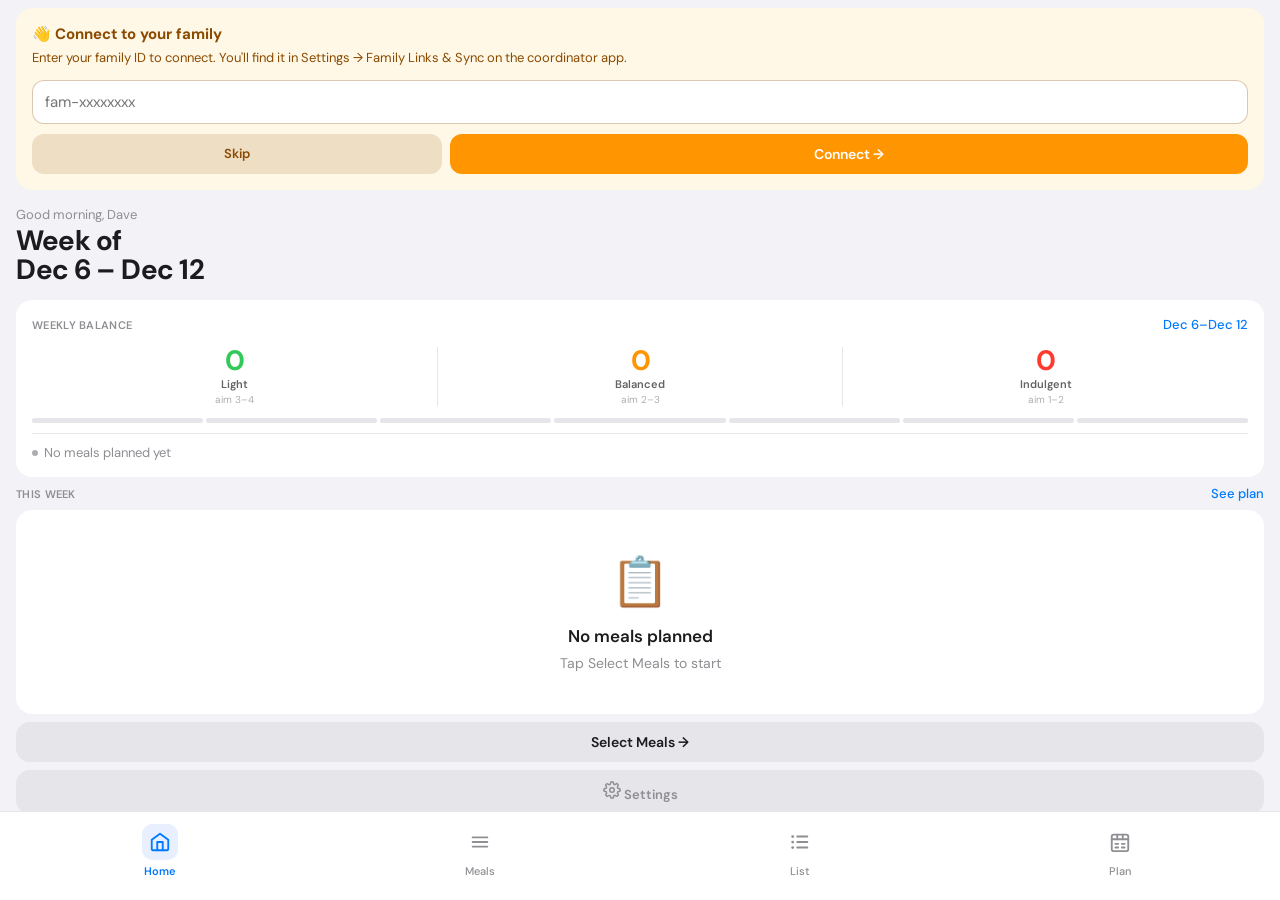
==== index.html @ 689f90e2 "Update index.html" ====
<!DOCTYPE html>
<html lang="en">
<head>
<meta charset="UTF-8">
<meta name="viewport" content="width=device-width, initial-scale=1, viewport-fit=cover">
<meta name="apple-mobile-web-app-capable" content="yes">
<meta name="apple-mobile-web-app-status-bar-style" content="default">
<meta name="apple-mobile-web-app-title" content="Meal Planner">
<meta name="theme-color" content="#f2f2f7">
<link rel="apple-touch-icon" href="coordinator-icon-180.png">
<link rel="manifest" href="manifest.json">
<link rel="icon" href="coordinator-icon-192.png" type="image/png">
<title>Meal Coordinator</title>
<link rel="stylesheet" href="css/design-system.css?v=5">
<style>
/* Screen nav — inline override, not cached separately */
.screen{display:none!important;position:fixed;inset:0;flex-direction:column;background:var(--bg,#f2f2f7);overflow:hidden;z-index:1}
.screen.active{display:flex!important;transform:translateX(0);animation:sIn .22s ease-out;z-index:2}
.screen.behind{display:none!important}
.screen.gone{display:none!important}
@keyframes sIn{from{transform:translateX(30%);opacity:0}to{transform:translateX(0);opacity:1}}
</style>
<style>
#app{position:fixed;inset:0;overflow:hidden}
*{box-sizing:border-box}
.cat-anchor{font-size:11px;font-weight:700;letter-spacing:.5px;text-transform:uppercase;color:var(--ink4);padding:16px 22px 10px !important;margin-top:10px}
.chip-row{display:flex;padding:0 20px 8px !important;gap:10px !important;overflow-x:auto;overflow-y:hidden;-webkit-overflow-scrolling:touch;scrollbar-width:none}
.chip-row::-webkit-scrollbar{display:none}
.chip{flex-shrink:0;white-space:nowrap;padding:9px 15px;min-height:40px;font-size:13px;border:1px solid rgba(60,60,67,.08)}
.chip-active{box-shadow:0 1px 2px rgba(0,0,0,.05)}
.search-wrap{margin:0 16px 10px}
.search-input{background:var(--surface);border:1px solid rgba(60,60,67,.08)}
.pick-chips{display:flex;flex-wrap:wrap;gap:8px}
.pick-chip{background:var(--bg);border-radius:999px;padding:7px 12px;font-size:12px;font-weight:500;color:var(--ink2);line-height:1.2}
.meal-name{line-height:1.25}

.nav-bar{display:flex;align-items:center;justify-content:space-between;padding:8px 16px 4px;flex-shrink:0}
.nav-back{font-size:15px;font-weight:500;color:var(--blue);padding:8px 0;min-width:60px;cursor:pointer}
.nav-title{font-size:17px;font-weight:600;color:var(--ink)}
.nav-action{font-size:15px;font-weight:500;color:var(--blue);text-align:right;min-width:60px;cursor:pointer}
.greeting{padding:8px 16px 16px}
.greeting-sub{font-size:13px;color:var(--ink4);margin-bottom:3px}
.greeting-title{font-size:28px;font-weight:700;color:var(--ink);letter-spacing:-.5px;line-height:1.05}
.alert-card{background:var(--surface);border-radius:var(--r16);margin:0 16px;padding:14px 16px}
.alert-top{display:flex;align-items:center;gap:10px;margin-bottom:10px}
.alert-avatar{width:38px;height:38px;border-radius:12px;display:flex;align-items:center;justify-content:center;font-size:16px;font-weight:700;color:#fff;flex-shrink:0}
.alert-name{font-size:14px;font-weight:600;color:var(--ink)}
.alert-sub{font-size:12px;color:var(--ink4);margin-top:2px}
.alert-time{font-size:11px;color:var(--ink5);margin-left:auto}
.week-picker{background:var(--surface);border-radius:var(--r16);margin:0 16px;padding:13px 16px;display:flex;align-items:center;gap:12px}
.week-picker-icon{font-size:22px}
.week-picker-label{font-size:15px;font-weight:700;color:var(--ink)}
.week-picker-sub{font-size:12px;color:var(--ink4);margin-top:1px}
.plan-select{width:100%;background:var(--bg);border:none;border-radius:var(--r8);padding:8px 10px;font-size:14px;color:var(--ink);font-family:inherit;margin-top:6px;-webkit-appearance:none}
.preview-card{background:#1e3a5f;border-radius:var(--r16);margin:0 16px;overflow:hidden}
.preview-header{background:#1a5298;padding:12px 16px}
.preview-header-label{font-size:10px;font-weight:700;letter-spacing:1px;text-transform:uppercase;color:rgba(255,255,255,.6);margin-bottom:2px}
.preview-header-title{font-size:15px;font-weight:700;color:#fff}
.preview-row{display:flex;align-items:center;gap:10px;padding:9px 16px;border-bottom:1px solid rgba(255,255,255,.06)}
.preview-row:last-child{border:none}
.preview-day{font-size:10px;font-weight:700;letter-spacing:.5px;text-transform:uppercase;color:#6a9fd8;width:28px;flex-shrink:0}
.preview-meal{flex:1;font-size:13px;color:#f0ede8}
.preview-pax{background:rgba(45,186,107,.2);color:#2dba6b;border-radius:6px;padding:2px 8px;font-size:10px;font-weight:700}
.sheet-title{font-size:20px;font-weight:700;color:var(--ink)}
.sheet-sub{font-size:13px;color:var(--ink4);margin-top:3px}
.approve-card{background:var(--bg);border-radius:var(--r14);margin:0 16px 8px;overflow:hidden}
.approve-card-header{padding:12px 14px 8px;display:flex;align-items:flex-start;gap:10px}
.approve-card-name{font-size:15px;font-weight:600;color:var(--ink);flex:1}
.approve-card-from{font-size:10px;font-weight:600;text-transform:uppercase;letter-spacing:.5px;color:var(--ink4);margin-bottom:3px}
.approve-btns{display:flex;gap:6px;padding:0 14px 12px}
.btn-approve{flex:2;background:var(--green);color:#fff;border:none;border-radius:10px;padding:10px;font-family:inherit;font-size:13px;font-weight:600;cursor:pointer}
.btn-skip{flex:1;background:var(--surface);color:var(--ink4);border:none;border-radius:10px;padding:10px;font-family:inherit;font-size:13px;cursor:pointer}
.backup-output{background:var(--bg);border:none;border-radius:var(--r12);padding:12px;font-size:11px;font-family:monospace;color:var(--ink3);width:calc(100% - 32px);margin:0 16px;min-height:80px;resize:none;line-height:1.5}
.version-tag{text-align:center;font-size:11px;color:var(--ink6);padding:16px 0 8px}
.colour-swatch{width:36px;height:36px;border-radius:50%;cursor:pointer;transition:transform .15s;border:3px solid transparent}.colour-swatch.selected{border-color:var(--ink);transform:scale(1.15)}
.skeleton{background:var(--bg2);border-radius:var(--r8);animation:pulse 1.4s ease-in-out infinite}
@keyframes pulse{0%,100%{opacity:1}50%{opacity:.5}}
.empty-state{text-align:center;padding:40px 32px}
.empty-icon{font-size:48px;margin-bottom:12px}
.empty-title{font-size:17px;font-weight:600;color:var(--ink);margin-bottom:6px}
.empty-sub{font-size:14px;color:var(--ink4);line-height:1.5}
.meal-icon{width:34px;height:34px;border-radius:10px;display:flex;align-items:center;justify-content:center;font-size:16px;flex-shrink:0}
.meal-name{font-size:14px;font-weight:500;color:var(--ink);white-space:nowrap;overflow:hidden;text-overflow:ellipsis;line-height:1.25}
.pill-inner{display:flex;align-items:center;gap:14px;min-width:0}
.pill-name{flex:1;min-width:0;overflow:hidden;text-overflow:ellipsis;word-break:break-word;line-height:1.28}
.pill-meta{display:flex;align-items:center;gap:8px;flex-shrink:0}
.pill-wrap{padding:0 16px 14px}
.pill-recipe-btn{min-height:32px}
.settings-group{margin-bottom:18px}
.settings-row{min-height:48px}
.meal-day{font-size:11px;color:var(--ink4);margin-top:2px}

</style>
</head>
<body>
<div id="app">

<!-- SCREEN 0: HOME -->
<div id="screen-home" class="screen active">
  <div class="safe-top"></div>
  <div class="scroll-body" id="home-scroll">
    <!-- First-run setup card — shown only when no family ID is set -->
    <div id="first-run-card" class="hidden" style="margin:8px 16px;background:#fff8e6;border-radius:var(--r16);padding:16px">
      <div style="font-size:15px;font-weight:700;color:#8a4a00;margin-bottom:4px">👋 Connect to your family</div>
      <div style="font-size:13px;color:#8a4a00;line-height:1.5;margin-bottom:12px">Enter your family ID to connect. You'll find it in Settings → Family Links &amp; Sync on the coordinator app.</div>
      <input id="first-run-fid-input" type="text" placeholder="fam-xxxxxxxx"
        style="width:100%;box-sizing:border-box;padding:11px 12px;border:1.5px solid rgba(138,74,0,.3);border-radius:var(--r12);font-size:15px;font-family:inherit;background:#fff;color:var(--ink);margin-bottom:10px;outline:none"
        autocapitalize="none" autocorrect="off" autocomplete="off" spellcheck="false">
      <div style="display:flex;gap:8px">
        <button onclick="dismissFirstRun()" style="flex:1;background:rgba(138,74,0,.15);color:#8a4a00;border:none;border-radius:var(--r12);padding:11px;font-family:inherit;font-size:13px;font-weight:600;cursor:pointer">Skip</button>
        <button onclick="connectFamilyId()" style="flex:2;background:#ff9500;color:#fff;border:none;border-radius:var(--r12);padding:11px;font-family:inherit;font-size:14px;font-weight:600;cursor:pointer">Connect →</button>
      </div>

    </div>
    <div class="greeting">
      <div class="greeting-sub" id="home-greeting-sub">Good morning</div>
      <div class="greeting-title">Week of<br><span id="home-week-label">—</span></div>
    </div>
    <div class="bal-card mb-8">
      <div class="bal-header">
        <span class="t-label">Weekly balance</span>
        <span class="t-link-sm" id="home-bal-week-range">—</span>
      </div>
      <div class="bal-nums-row">
        <div class="bal-item"><div class="bal-num bal-num-l" id="home-bal-l">0</div><div class="bal-name">Light</div><div class="bal-target">aim 3–4</div></div>
        <div class="bal-item"><div class="bal-num bal-num-b" id="home-bal-b">0</div><div class="bal-name">Balanced</div><div class="bal-target">aim 2–3</div></div>
        <div class="bal-item"><div class="bal-num bal-num-i" id="home-bal-i">0</div><div class="bal-name">Indulgent</div><div class="bal-target">aim 1–2</div></div>
      </div>
      <div class="bal-track" id="home-bal-track">
        <div class="bal-seg bal-seg-e"></div><div class="bal-seg bal-seg-e"></div><div class="bal-seg bal-seg-e"></div>
        <div class="bal-seg bal-seg-e"></div><div class="bal-seg bal-seg-e"></div><div class="bal-seg bal-seg-e"></div>
        <div class="bal-seg bal-seg-e"></div>
      </div>
      <div class="bal-status">
        <div class="bal-status-dot" id="home-bal-dot" style="background:var(--ink5)"></div>
        <div class="t-sec" id="home-bal-msg">No meals planned yet</div>
      </div>
    </div>
    <div id="home-picks-area" class="hidden">
      <div class="alert-card mb-8">
        <div class="alert-top">
          <div class="alert-avatar" id="home-picks-avatar" style="background:var(--green)">?</div>
          <div><div class="alert-name" id="home-picks-name">Picks arrived</div><div class="alert-sub" id="home-picks-sub">Tap to review</div></div>
          <div class="alert-time" id="home-picks-time"></div>
        </div>
        <div class="pick-chips" id="home-picks-chips"></div>
      </div>
      <button class="btn btn-primary btn-sm mb-8" onclick="openSheet('sheet-approve')">Review &amp; Approve Picks</button>
    </div>
    <div class="flex-row px-16 mb-8 mt-8" style="gap:0">
      <span class="t-label flex-1">This week</span>
      <span class="t-link-sm" onclick="if(window.goTo)goTo('screen-plan')">See plan</span>
    </div>
    <div class="inset-list" id="home-meal-list">
      <div class="inset-row"><div class="skeleton" style="width:34px;height:34px;border-radius:10px"></div><div style="flex:1;margin-left:10px"><div class="skeleton" style="width:60%;height:14px;margin-bottom:6px;border-radius:4px"></div><div class="skeleton" style="width:30%;height:11px;border-radius:4px"></div></div></div>
      <div class="inset-row"><div class="skeleton" style="width:34px;height:34px;border-radius:10px"></div><div style="flex:1;margin-left:10px"><div class="skeleton" style="width:70%;height:14px;margin-bottom:6px;border-radius:4px"></div><div class="skeleton" style="width:25%;height:11px;border-radius:4px"></div></div></div>
    </div>
    <div style="height:8px"></div>
    <button class="btn btn-ghost btn-sm" onclick="if(window.goTo)goTo('screen-meals')">Select Meals →</button>
    <div style="height:8px"></div>
    <button class="btn btn-ghost btn-sm" style="font-size:13px;color:var(--ink4)" onclick="if(window.goTo)goTo('screen-settings')" style="display:flex;align-items:center;gap:6px;justify-content:center"><svg width="18" height="18" viewBox="0 0 24 24" fill="none" stroke="currentColor" stroke-width="2" stroke-linecap="round" stroke-linejoin="round"><circle cx="12" cy="12" r="3"/><path d="M19.4 15a1.65 1.65 0 00.33 1.82l.06.06a2 2 0 010 2.83 2 2 0 01-2.83 0l-.06-.06a1.65 1.65 0 00-1.82-.33 1.65 1.65 0 00-1 1.51V21a2 2 0 01-4 0v-.09A1.65 1.65 0 009 19.4a1.65 1.65 0 00-1.82.33l-.06.06a2 2 0 01-2.83-2.83l.06-.06A1.65 1.65 0 004.68 15a1.65 1.65 0 00-1.51-1H3a2 2 0 010-4h.09A1.65 1.65 0 004.6 9a1.65 1.65 0 00-.33-1.82l-.06-.06a2 2 0 012.83-2.83l.06.06A1.65 1.65 0 009 4.68a1.65 1.65 0 001-1.51V3a2 2 0 014 0v.09a1.65 1.65 0 001 1.51 1.65 1.65 0 001.82-.33l.06-.06a2 2 0 012.83 2.83l-.06.06A1.65 1.65 0 0019.4 9a1.65 1.65 0 001.51 1H21a2 2 0 010 4h-.09a1.65 1.65 0 00-1.51 1z"/></svg> Settings</button>
  </div>

</div>

<!-- SCREEN 1: MEAL PICKER -->
<div id="screen-meals" class="screen gone">
  <div class="safe-top"></div>
  <div class="nav-bar">
    <span class="nav-back" onclick="goBack()">← Home</span>
    <span class="nav-title">Select Meals</span>
    <span class="nav-action" style="display:flex;align-items:center;gap:8px">
      <span id="meals-selected-count" style="font-size:13px;font-weight:600;color:var(--blue);cursor:pointer" onclick="confirmClearMeals()">0 selected</span>
      <button onclick="openSheet('sheet-add-meal')" style="width:30px;height:30px;border-radius:50%;background:var(--blue);color:#fff;border:none;font-size:20px;font-weight:300;display:flex;align-items:center;justify-content:center;cursor:pointer;flex-shrink:0">+</button>
    </span>
  </div>
  <div class="search-wrap"><span class="search-icon">⌕</span><input class="search-input" id="meals-search" placeholder="Search meals…" oninput="renderMeals()"></div>
  <!-- Live balance bar — updates as you select meals -->
  <div id="meals-balance-bar" style="display:flex;align-items:center;gap:6px;padding:4px 16px 2px;flex-shrink:0">
    <div style="display:flex;align-items:center;gap:3px;flex:1;height:6px;border-radius:3px;overflow:hidden;background:var(--bg2)">
      <div id="mbb-l" style="height:100%;background:var(--light);border-radius:3px;transition:width .2s;width:0%"></div>
      <div id="mbb-b" style="height:100%;background:var(--balanced);border-radius:3px;transition:width .2s;width:0%"></div>
      <div id="mbb-i" style="height:100%;background:var(--indulgent);border-radius:3px;transition:width .2s;width:0%"></div>
    </div>
    <div style="font-size:10px;color:var(--ink4);white-space:nowrap;min-width:60px;text-align:right" id="mbb-label">0 selected</div>
  </div>
  <!-- Row 1: Health + Saved -->
  <div class="chip-row" id="meals-filter-chips-top" style="padding-bottom:2px"></div>
  <!-- Row 2: Categories -->
  <div class="chip-row" id="meals-filter-chips-cats" style="padding-top:0"></div>
  <div class="scroll-body" id="meals-scroll" style="padding-bottom:90px"><div id="meals-list"></div></div>
  <div class="cta-float hidden" id="meals-cta">
    <button class="cta-btn" onclick="if(window.goTo)goTo('screen-list')">Build Shopping List <span class="cta-badge" id="meals-cta-count">0</span></button>
  </div>

</div>

<!-- SCREEN 2: SHOPPING LIST -->
<div id="screen-list" class="screen gone">
  <div class="safe-top"></div>
  <div class="nav-bar"><span class="nav-back" onclick="goBack()">← Meals</span><span class="nav-title">Shopping List</span><span class="nav-action"></span></div>
  <div style="padding:0 16px 8px"><span class="t-sec">Tap items to check off as you shop</span></div>
  <div class="scroll-body" style="padding-bottom:90px">
    <div id="shopping-list-body"></div>
    <div style="height:8px"></div>
    <button class="btn btn-dark btn-sm" onclick="shareShoppingList()">Share List</button>

  </div>

</div>

<!-- SCREEN 3: MEAL PLAN -->
<div id="screen-plan" class="screen gone">
  <div class="safe-top"></div>
  <div class="nav-bar"><span class="nav-back" onclick="goBack()">← List</span><span class="nav-title">Meal Plan</span><div style="display:flex;align-items:center;gap:0">
    <button onclick="stepWeek(-1)" style="background:none;border:none;font-size:22px;color:var(--blue);padding:8px 10px;cursor:pointer">‹</button>
    <span class="nav-action t-link-sm" onclick="changeWeek()" style="min-width:auto">This week</span>
    <button onclick="stepWeek(1)" style="background:none;border:none;font-size:22px;color:var(--blue);padding:8px 10px;cursor:pointer">›</button>
  </div></div>
  <div class="scroll-body" style="padding-bottom:90px">
    <div class="week-picker mb-8"><div class="week-picker-icon">📆</div><div><div class="week-picker-label" id="plan-week-label">Week of —</div><div style="font-size:12px;color:var(--ink4);margin-top:1px">Tap Change week to adjust</div></div></div>
    <div class="bal-card mb-8" style="padding:12px 16px">
      <div class="bal-nums-row" style="margin-bottom:8px">
        <div class="bal-item"><div class="bal-num bal-num-l" style="font-size:22px" id="plan-bal-l">0</div><div class="bal-name">Light</div></div>
        <div class="bal-item"><div class="bal-num bal-num-b" style="font-size:22px" id="plan-bal-b">0</div><div class="bal-name">Balanced</div></div>
        <div class="bal-item"><div class="bal-num bal-num-i" style="font-size:22px" id="plan-bal-i">0</div><div class="bal-name">Indulgent</div></div>
      </div>
      <div class="bal-track" id="plan-bal-track"><div class="bal-seg bal-seg-e"></div><div class="bal-seg bal-seg-e"></div><div class="bal-seg bal-seg-e"></div><div class="bal-seg bal-seg-e"></div><div class="bal-seg bal-seg-e"></div><div class="bal-seg bal-seg-e"></div><div class="bal-seg bal-seg-e"></div></div>
    </div>
    <div class="inset-list mb-8" id="plan-days"></div>
    <div class="preview-card mb-8"><div class="preview-header"><div class="preview-header-label">Family App Preview</div><div class="preview-header-title" id="plan-preview-title">Week of —</div></div><div id="plan-preview-rows"></div></div>
    <div style="display:flex;align-items:center;gap:8px;padding:8px 16px;background:var(--green-tint,#e9fbe9);border-radius:var(--r12);margin:8px 16px">
    <svg width="16" height="16" viewBox="0 0 24 24" fill="none" stroke="var(--green)" stroke-width="2.5" stroke-linecap="round" stroke-linejoin="round"><path d="M22 11.08V12a10 10 0 11-5.93-9.14"/><polyline points="22 4 12 14.01 9 11.01"/></svg>
    <span style="font-size:13px;color:var(--green-text,#1a6b2a);font-weight:500">Plan syncs automatically with family</span>
  </div>
  </div>

</div>

<!-- SCREEN 4: SETTINGS -->
<div id="screen-settings" class="screen gone">
  <div class="safe-top"></div>
  <div class="nav-bar"><span class="nav-back" onclick="goBack()"></span><span class="nav-title">Settings</span><span class="nav-action" onclick="goBack()">Done</span></div>
  <div class="scroll-body">
    <div class="t-label px-16 mb-8">Family members</div>
    <div class="settings-group mb-8" id="settings-members"></div>
    <button class="btn btn-ghost btn-sm mb-16" onclick="openAddMember()">+ Add Family Member</button>
    
    <div class="t-label px-16 mb-8">Data</div>
    <div class="settings-group mb-8">
      <div class="settings-row" onclick="openSheet('sheet-backup')"><div class="settings-icon" style="background:#e8f0ff">💾</div><div class="settings-label">Backup &amp; Restore</div><div class="settings-chev">›</div></div>
      <div class="settings-row" onclick="showToast('Download coming soon')"><div class="settings-icon" style="background:#f0e8ff">📥</div><div class="settings-label">Download Offline Copy</div><div class="settings-chev">›</div></div>
    </div>
    <div class="t-label px-16 mb-8">Family sync</div>
    <div class="settings-group mb-8">
      <div class="settings-row" onclick="showSyncSheet()">
        <div class="settings-icon" style="background:#e8f0ff">🔗</div>
        <div class="settings-label">
          <div>Family Links &amp; Sync</div>
          <div style="font-size:11px;color:var(--ink4);margin-top:1px" id="settings-fid-display">Loading…</div>
        </div>
        <div class="settings-chev">›</div>
      </div>

    </div>
    <div class="t-label px-16 mb-8">Notifications</div>
    <div class="settings-group mb-8">
      <div class="settings-row" id="notif-row" onclick="togglePushNotifications()">
        <div class="settings-icon" style="background:#fff0f5">🔔</div>
        <div class="settings-label">
          <div>Picks &amp; Suggestions</div>
          <div style="font-size:11px;color:var(--ink4);margin-top:1px" id="notif-status">Loading…</div>
        </div>
        <div id="notif-toggle" style="width:51px;height:31px;border-radius:16px;background:var(--bg2);position:relative;transition:background .2s;cursor:pointer;flex-shrink:0">
          <div id="notif-thumb" style="position:absolute;top:2px;left:2px;width:27px;height:27px;border-radius:50%;background:#fff;box-shadow:0 1px 3px rgba(0,0,0,.3);transition:transform .2s"></div>
        </div>
      </div>
    </div>
    <div class="t-label px-16 mb-8">Support</div>
    <div class="settings-group mb-8">
      <div class="settings-row" onclick="openSheet('sheet-faq')"><div class="settings-icon" style="background:#fff3e0">❓</div><div class="settings-label">Help &amp; FAQ</div><div class="settings-chev">›</div></div>
    </div>
    <div class="t-label px-16 mb-8">Reset</div>
    <div class="settings-group mb-8">
      <div class="settings-row" onclick="confirmClearMeals()">
        <div class="settings-icon" style="background:#fff0f0">
          <svg width="18" height="18" viewBox="0 0 24 24" fill="none" stroke="var(--indulgent)" stroke-width="2" stroke-linecap="round" stroke-linejoin="round"><polyline points="3 6 5 6 21 6"/><path d="M19 6l-1 14a2 2 0 01-2 2H8a2 2 0 01-2-2L5 6"/><path d="M10 11v6"/><path d="M14 11v6"/><path d="M9 6V4a1 1 0 011-1h4a1 1 0 011 1v2"/></svg>
        </div>
        <div class="settings-label">
          <div>Clear Selected Meals</div>
          <div style="font-size:11px;color:var(--ink4);margin-top:1px">Remove all meals from your current selection</div>
        </div>
        <div class="settings-chev">›</div>
      </div>
      <div class="settings-row" onclick="confirmClearPlan()">
        <div class="settings-icon" style="background:#fff0f0">
          <svg width="18" height="18" viewBox="0 0 24 24" fill="none" stroke="var(--indulgent)" stroke-width="2" stroke-linecap="round" stroke-linejoin="round"><rect x="3" y="4" width="18" height="18" rx="2"/><line x1="3" y1="9" x2="21" y2="9"/><line x1="9" y1="4" x2="9" y2="9"/><line x1="15" y1="4" x2="15" y2="9"/><line x1="7" y1="14" x2="10" y2="14"/><line x1="7" y1="18" x2="10" y2="18"/></svg>
        </div>
        <div class="settings-label">
          <div>Clear Week Plan</div>
          <div style="font-size:11px;color:var(--ink4);margin-top:1px">Remove all meals from this week's calendar</div>
        </div>
        <div class="settings-chev">›</div>
      </div>
      <div class="settings-row" onclick="confirmStartFresh()">
        <div class="settings-icon" style="background:#fff0f0">
          <svg width="18" height="18" viewBox="0 0 24 24" fill="none" stroke="var(--indulgent)" stroke-width="2" stroke-linecap="round" stroke-linejoin="round"><path d="M23 4v6h-6"/><path d="M20.49 15a9 9 0 11-2.12-9.36L23 10"/></svg>
        </div>
        <div class="settings-label">
          <div style="color:var(--indulgent);font-weight:500">Start Fresh This Week</div>
          <div style="font-size:11px;color:var(--ink4);margin-top:1px">Clear selections, plan and picks — keeps your meal library</div>
        </div>
        <div class="settings-chev" style="color:var(--indulgent)">›</div>
      </div>
    </div>
    <div class="version-tag">Meal Coordinator · Beta 1.0</div>
  </div>
</div>

<!-- SHEET SCRIM -->
<div class="sheet-scrim" id="sheet-scrim" onclick="closeSheet()"></div>

<!-- SHEET: RECIPE -->
<div class="sheet" id="sheet-recipe">
  <div class="sheet-handle"></div>
  <div class="sheet-scroll" id="sheet-recipe-body"></div>
</div>

<!-- SHEET: APPROVE PICKS -->
<div class="sheet" id="sheet-approve">
  <div class="sheet-handle"></div>
  <div class="sheet-header">
    <div><div class="sheet-title" id="approve-sheet-title">Picks</div><div class="sheet-sub">Review and approve meals for this week</div></div>
    <button class="sheet-close" onclick="closeSheet()">✕</button>
  </div>
  <div class="sheet-scroll" id="approve-sheet-body"></div>
</div>

<!-- SHEET: SUGGESTIONS -->
<div class="sheet" id="sheet-suggestions">
  <div class="sheet-handle"></div>
  <div class="sheet-header">
    <div class="sheet-title">Meal Suggestions</div>
    <button class="sheet-close" onclick="closeSheet()">✕</button>
  </div>
  <div class="sheet-scroll" id="suggestions-sheet-body" style="padding-bottom:40px"></div>
</div>

<!-- SHEET: BUILD RECIPE (from suggestion) -->
<div class="sheet" id="sheet-build-recipe">
  <div class="sheet-handle"></div>
  <div class="sheet-header">
    <div>
      <div class="sheet-title" id="build-recipe-title">Build Recipe</div>
      <div class="sheet-sub" id="build-recipe-sub">Review and save to library</div>
    </div>
    <button class="sheet-close" onclick="closeSheet()">✕</button>
  </div>
  <div class="sheet-scroll" style="padding-bottom:40px">
    <div style="padding:8px 16px 12px">
      <div style="background:var(--bg);border-radius:var(--r12);padding:12px 14px;font-size:13px;color:var(--ink2);line-height:1.6" id="build-recipe-source"></div>
    </div>
    <div id="build-recipe-status" style="text-align:center;padding:8px 16px;font-size:13px;color:var(--ink4);min-height:24px"></div>
    <div id="build-recipe-fields" class="hidden">
      <label class="form-label">Meal name</label>
      <input class="form-input" id="build-name" type="text" autocapitalize="words" autocorrect="off">
      <div class="form-spacer"></div>
      <label class="form-label">Category</label>
      <select class="form-input" id="build-cat">
        <option value="comfort">Comfort</option><option value="pasta">Pasta</option>
        <option value="chicken">Chicken</option><option value="pork">Pork</option>
        <option value="beef">Beef</option><option value="fish">Fish</option>
        <option value="crockpot">Crockpot</option><option value="camping">Camping</option>
      </select>
      <div class="form-spacer"></div>
      <label class="form-label">Fridge ingredients</label>
      <textarea class="form-input form-textarea" id="build-fridge"></textarea>
      <div class="form-spacer"></div>
      <label class="form-label">Pantry ingredients</label>
      <textarea class="form-input form-textarea" id="build-pantry"></textarea>
      <div class="form-spacer"></div>
      <label class="form-label">Recipe steps</label>
      <textarea class="form-input form-textarea" id="build-recipe-steps" style="min-height:120px"></textarea>
      <div class="form-spacer"></div>
      <label class="form-label">Health rating</label>
      <div class="rating-pick">
        <div class="rating-opt ro-auto ro-selected" id="bro-auto" onclick="selectBuildRating('auto')">Auto</div>
        <div class="rating-opt ro-l" id="bro-light" onclick="selectBuildRating('light')">Light</div>
        <div class="rating-opt ro-b" id="bro-balanced" onclick="selectBuildRating('balanced')">Balanced</div>
        <div class="rating-opt ro-i" id="bro-indulgent" onclick="selectBuildRating('indulgent')">Indulgent</div>
      </div>
      <div class="form-spacer"></div>
      <button class="btn btn-primary" onclick="saveBuildRecipe()">Save to Library</button>
      <div style="height:32px"></div>
    </div>
    <button class="ai-btn" id="build-ai-btn" onclick="generateFromSuggestion()">✨ Build with AI</button>
    <div style="height:24px"></div>
  </div>
</div>

<!-- SHEET: EDIT MEAL -->
<div class="sheet" id="sheet-edit-meal">
  <div class="sheet-handle"></div>
  <div class="sheet-header">
    <div class="sheet-title" id="edit-meal-title">Edit Meal</div>
    <button class="sheet-close" onclick="closeSheet()">✕</button>
  </div>
  <div class="sheet-scroll" style="padding-bottom:40px">
    <div class="form-spacer"></div>
    <label class="form-label">Meal name</label>
    <input class="form-input" id="edit-meal-name" type="text" autocapitalize="words" autocorrect="off">
    <div class="form-spacer"></div>
    <div style="display:flex;gap:8px;padding:0 16px">
      <select class="form-input" id="edit-meal-cat" style="flex:1;margin:0">
        <option value="comfort">Comfort</option><option value="pasta">Pasta</option>
        <option value="chicken">Chicken</option><option value="pork">Pork</option>
        <option value="beef">Beef</option><option value="fish">Fish</option>
        <option value="crockpot">Slow Cook</option><option value="camping">Camping</option>
      </select>
      <div style="display:flex;align-items:center;gap:8px;background:var(--bg);border-radius:var(--r12);padding:0 12px;flex-shrink:0">
        <span style="font-size:11px;font-weight:700;color:var(--ink4)">SLOW<br>COOK</span>
        <input type="checkbox" id="edit-meal-crockpot" style="width:18px;height:18px;accent-color:var(--blue)">
      </div>
    </div>
    <div class="form-spacer"></div>
    <label class="form-label">Fridge ingredients <span style="font-weight:400;text-transform:none;letter-spacing:0;font-size:10px">(qty · name)</span></label>
    <textarea class="form-input form-textarea" id="edit-meal-fridge"></textarea>
    <div class="form-spacer"></div>
    <label class="form-label">Pantry ingredients</label>
    <textarea class="form-input form-textarea" id="edit-meal-pantry"></textarea>
    <div class="form-spacer"></div>
    <label class="form-label">Recipe steps</label>
    <textarea class="form-input form-textarea" id="edit-meal-recipe" style="min-height:120px"></textarea>
    <div class="form-spacer"></div>
    <label class="form-label">Health rating</label>
    <div class="rating-pick">
      <div class="rating-opt ro-l" id="ero-light" onclick="selectEditRating('light')">Light</div>
      <div class="rating-opt ro-b ro-selected" id="ero-balanced" onclick="selectEditRating('balanced')">Balanced</div>
      <div class="rating-opt ro-i" id="ero-indulgent" onclick="selectEditRating('indulgent')">Indulgent</div>
    </div>
    <div class="form-spacer"></div>
    <button class="btn btn-primary" onclick="saveEditMeal()">Save Changes</button>
    <div style="height:8px"></div>
    <button class="btn btn-ghost" style="color:var(--indulgent)" onclick="deleteCustomMeal()">Delete Meal</button>
    <div style="height:32px"></div>
  </div>
</div>

<!-- SHEET: ADD MEAL -->
<div class="sheet" id="sheet-add-meal">
  <div class="sheet-handle"></div>
  <div class="sheet-header"><div class="sheet-title">Add Meal</div><button class="sheet-close" onclick="closeSheet()">✕</button></div>
  <div class="sheet-scroll">
    <div class="form-spacer"></div>
    <!-- Step 1: Name + Generate -->
    <label class="form-label">Meal name</label>
    <input class="form-input" id="add-name" type="text" placeholder="e.g. Thai Green Curry" autocapitalize="words" autocorrect="off" autocomplete="off" oninput="onAddNameInput()">
    <div class="form-spacer"></div>
    <div style="display:flex;gap:8px;padding:0 16px">
      <select class="form-input" id="add-cat" style="flex:1;margin:0" onchange="onCatChange()">
        <option value="comfort">Comfort</option><option value="pasta">Pasta</option>
        <option value="chicken">Chicken</option><option value="pork">Pork</option>
        <option value="beef">Beef</option><option value="fish">Fish</option>
        <option value="crockpot">Crockpot</option><option value="camping">Camping</option>
        <option value="__new__">＋ New category…</option>
      </select>
      <div style="display:flex;align-items:center;gap:8px;background:var(--bg);border-radius:var(--r12);padding:0 12px;flex-shrink:0">
        <span style="font-size:11px;font-weight:700;color:var(--ink4);letter-spacing:.3px">SLOW<br>COOK</span>
        <input type="checkbox" id="add-crockpot" style="width:18px;height:18px;accent-color:var(--blue)">
      </div>
    </div>
    <!-- New category input — shown when ＋ New category selected -->
    <div id="new-cat-wrap" class="hidden" style="padding:8px 16px 0">
      <input class="form-input" id="new-cat-input"
        type="text"
        placeholder="e.g. Korean, Mexican, Soup…"
        style="margin:0;width:100%"
        autocapitalize="on"
        autocorrect="off"
        autocomplete="off"
        spellcheck="false"
        oninput="onNewCatInput()">
      <div style="font-size:11px;color:var(--ink4);margin-top:5px;padding:0 2px">e.g. Korean, Mexican, Baking — becomes a filter chip automatically</div>
    </div>
    <div class="form-spacer"></div>
    <button class="ai-btn" id="ai-generate-btn" onclick="aiGenerateMeal()" disabled style="opacity:.4">✨ Generate with AI</button>
    <div id="ai-status" style="text-align:center;font-size:12px;color:var(--ink4);padding:8px 16px;min-height:24px"></div>

    <!-- Step 2: Review fields — hidden until AI generates -->
    <div id="add-review-fields" class="hidden">
      <div class="divider mb-8"></div>

      <!-- AI macro summary — shown after generation -->
      <div id="ai-macro-card" class="hidden" style="margin:0 16px 12px;background:var(--bg);border-radius:var(--r12);overflow:hidden">
        <div style="padding:8px 12px 4px;font-size:10px;font-weight:700;letter-spacing:.8px;text-transform:uppercase;color:var(--ink4)">Estimated nutrition per serving</div>
        <div style="display:flex;border-top:1px solid var(--sep)">
          <div style="flex:1;padding:10px 6px;text-align:center;border-right:1px solid var(--sep)">
            <div style="font-size:16px;font-weight:700;color:var(--ink)" id="mac-cal">—</div>
            <div style="font-size:9px;color:var(--ink4);text-transform:uppercase;letter-spacing:.5px;margin-top:2px">Cal</div>
          </div>
          <div style="flex:1;padding:10px 6px;text-align:center;border-right:1px solid var(--sep)">
            <div style="font-size:16px;font-weight:700;color:var(--ink)" id="mac-pro">—</div>
            <div style="font-size:9px;color:var(--ink4);text-transform:uppercase;letter-spacing:.5px;margin-top:2px">Protein</div>
          </div>
          <div style="flex:1;padding:10px 6px;text-align:center;border-right:1px solid var(--sep)">
            <div style="font-size:16px;font-weight:700;color:var(--ink)" id="mac-carb">—</div>
            <div style="font-size:9px;color:var(--ink4);text-transform:uppercase;letter-spacing:.5px;margin-top:2px">Carbs</div>
          </div>
          <div style="flex:1;padding:10px 6px;text-align:center;border-right:1px solid var(--sep)">
            <div style="font-size:16px;font-weight:700;color:var(--ink)" id="mac-fat">—</div>
            <div style="font-size:9px;color:var(--ink4);text-transform:uppercase;letter-spacing:.5px;margin-top:2px">Fat</div>
          </div>
          <div style="flex:1;padding:10px 6px;text-align:center">
            <div style="font-size:16px;font-weight:700;color:var(--ink)" id="mac-sod">—</div>
            <div style="font-size:9px;color:var(--ink4);text-transform:uppercase;letter-spacing:.5px;margin-top:2px">Sodium</div>
          </div>
        </div>
        <div style="padding:6px 12px 8px;font-size:11px;color:var(--ink5);border-top:1px solid var(--sep)">Claude's estimates — adjust health rating below if needed</div>
      </div>

      <label class="form-label">Fridge ingredients <span style="font-weight:400;text-transform:none;letter-spacing:0;font-size:10px">(one per line, format: qty · name)</span></label>
      <textarea class="form-input form-textarea" id="add-fridge" placeholder="1 lb · Chicken thighs&#10;1 can · Coconut milk"></textarea>
      <div class="form-spacer"></div>
      <label class="form-label">Pantry ingredients</label>
      <textarea class="form-input form-textarea" id="add-pantry" placeholder="2 tbsp · Curry paste&#10;1 tbsp · Fish sauce"></textarea>
      <div class="form-spacer"></div>
      <label class="form-label">Recipe steps <span style="font-weight:400;text-transform:none;letter-spacing:0;font-size:10px">(one per line, include time)</span></label>
      <textarea class="form-input form-textarea" id="add-recipe" style="min-height:120px" placeholder="Fry curry paste 2 min.&#10;Add coconut milk, simmer 15 min."></textarea>
      <div class="form-spacer"></div>
      <label class="form-label">Health rating</label>
      <div class="rating-pick">
        <div class="rating-opt ro-auto ro-selected" id="ro-auto" onclick="selectRating('auto')">Auto</div>
        <div class="rating-opt ro-l" id="ro-light" onclick="selectRating('light')">Light</div>
        <div class="rating-opt ro-b" id="ro-balanced" onclick="selectRating('balanced')">Balanced</div>
        <div class="rating-opt ro-i" id="ro-indulgent" onclick="selectRating('indulgent')">Indulgent</div>
      </div>
      <div class="form-spacer"></div>
      <button class="btn btn-primary" onclick="saveNewMeal()">Save to Library</button>
      <div style="height:32px"></div>
    </div>
  </div>
</div>

<!-- SHEET: BACKUP -->
<div class="sheet" id="sheet-backup">
  <div class="sheet-handle"></div>
  <div class="sheet-header"><div class="sheet-title">Backup &amp; Restore</div><button class="sheet-close" onclick="closeSheet()">✕</button></div>
  <div class="sheet-scroll">
    <div style="padding:0 16px 12px"><p class="t-sec" style="line-height:1.6">Creates a backup of your family members and custom meals. Email it to yourself or save it in Notes.</p></div>
    <button class="btn btn-primary btn-sm mb-8" onclick="createBackupUI()">Create Backup</button>
    <textarea class="backup-output" id="backup-output" readonly placeholder="Tap Create Backup…"></textarea>
    <div style="height:16px"></div>
    <div class="t-label px-16 mb-8">Restore from backup</div>
    <textarea class="backup-output" id="restore-input" placeholder="Paste your backup string here…"></textarea>
    <div style="height:8px"></div>
    <button class="btn btn-dark btn-sm" onclick="applyRestoreUI()">Restore</button>
    <div id="restore-result" style="padding:8px 16px;font-size:13px;color:var(--ink4)"></div>
    <div style="height:32px"></div>
  </div>
</div>

<!-- SHEET: ADD MEMBER -->
<div class="sheet" id="sheet-add-member">
  <div class="sheet-handle"></div>
  <div class="sheet-header">
    <div class="sheet-title">Add Family Member</div>
    <button class="sheet-close" onclick="closeSheet()">✕</button>
  </div>
  <div class="sheet-scroll" style="padding-bottom:40px">
    <div class="form-spacer"></div>
    <label class="form-label">Name</label>
    <input class="form-input" id="new-member-name" type="text" placeholder="e.g. Sophie" autocapitalize="words" autocorrect="off">
    <div class="form-spacer"></div>
    <label class="form-label">Role</label>
    <select class="form-input" id="new-member-role">
      <option value="Household">Household — lives here, picks meals weekly</option>
      <option value="Guest">Guest — visits occasionally</option>
    </select>
    <div class="form-spacer"></div>
    <label class="form-label">Colour</label>
    <div style="display:flex;gap:10px;flex-wrap:wrap;padding:0 16px 12px" id="colour-picker">
      <div class="colour-swatch selected" data-colour="#007aff" style="background:#007aff" onclick="selectMemberColour('#007aff')"></div>
      <div class="colour-swatch" data-colour="#34c759" style="background:#34c759" onclick="selectMemberColour('#34c759')"></div>
      <div class="colour-swatch" data-colour="#ff9500" style="background:#ff9500" onclick="selectMemberColour('#ff9500')"></div>
      <div class="colour-swatch" data-colour="#ff2d55" style="background:#ff2d55" onclick="selectMemberColour('#ff2d55')"></div>
      <div class="colour-swatch" data-colour="#af52de" style="background:#af52de" onclick="selectMemberColour('#af52de')"></div>
      <div class="colour-swatch" data-colour="#5856d6" style="background:#5856d6" onclick="selectMemberColour('#5856d6')"></div>
      <div class="colour-swatch" data-colour="#ff6b35" style="background:#ff6b35" onclick="selectMemberColour('#ff6b35')"></div>
      <div class="colour-swatch" data-colour="#8e8e93" style="background:#8e8e93" onclick="selectMemberColour('#8e8e93')"></div>
    </div>
    <div id="new-member-guest-section" class="hidden">
      <label class="form-label">Plus-one name <span style="font-weight:400;text-transform:none;letter-spacing:0;font-size:10px">(optional — shown as "Is NAME coming?")</span></label>
      <input class="form-input" id="new-member-partner" placeholder="e.g. Taylor">
      <div class="form-spacer"></div>
    </div>
    <label class="form-label">Pick limits</label>
    <div style="display:flex;gap:12px;padding:0 16px 12px">
      <div style="flex:1;text-align:center">
        <div style="font-size:11px;font-weight:700;color:var(--ink4);text-transform:uppercase;letter-spacing:.5px;margin-bottom:6px">Total picks</div>
        <div style="display:flex;align-items:center;gap:8px">
          <button onclick="adjustNewMemberLimit('total',-1)" style="width:32px;height:32px;border-radius:50%;border:none;background:var(--bg2);font-size:18px;cursor:pointer">-</button>
          <div style="flex:1;text-align:center;font-size:22px;font-weight:700;color:var(--ink)" id="new-limit-total">3</div>
          <button onclick="adjustNewMemberLimit('total',1)" style="width:32px;height:32px;border-radius:50%;border:none;background:var(--blue);color:#fff;font-size:18px;cursor:pointer">+</button>
        </div>
      </div>
      <div style="flex:1;text-align:center">
        <div style="font-size:11px;font-weight:700;color:var(--indulgent);text-transform:uppercase;letter-spacing:.5px;margin-bottom:6px">Max Indulgent</div>
        <div style="display:flex;align-items:center;gap:8px">
          <button onclick="adjustNewMemberLimit('maxIndulgent',-1)" style="width:32px;height:32px;border-radius:50%;border:none;background:var(--bg2);font-size:18px;cursor:pointer">-</button>
          <div style="flex:1;text-align:center;font-size:22px;font-weight:700;color:var(--indulgent)" id="new-limit-maxIndulgent">1</div>
          <button onclick="adjustNewMemberLimit('maxIndulgent',1)" style="width:32px;height:32px;border-radius:50%;border:none;background:var(--blue);color:#fff;font-size:18px;cursor:pointer">+</button>
        </div>
      </div>
      <div style="flex:1;text-align:center">
        <div style="font-size:11px;font-weight:700;color:var(--light);text-transform:uppercase;letter-spacing:.5px;margin-bottom:6px">Min Light</div>
        <div style="display:flex;align-items:center;gap:8px">
          <button onclick="adjustNewMemberLimit('minLight',-1)" style="width:32px;height:32px;border-radius:50%;border:none;background:var(--bg2);font-size:18px;cursor:pointer">-</button>
          <div style="flex:1;text-align:center;font-size:22px;font-weight:700;color:var(--green)" id="new-limit-minLight">1</div>
          <button onclick="adjustNewMemberLimit('minLight',1)" style="width:32px;height:32px;border-radius:50%;border:none;background:var(--blue);color:#fff;font-size:18px;cursor:pointer">+</button>
        </div>
      </div>
    </div>
    <div style="height:8px"></div>
    <button class="btn btn-primary" onclick="saveNewMember()">Add Member</button>
  </div>
</div>

<!-- SHEET: MEMBER EDIT -->
<div class="sheet" id="sheet-member-edit">
  <div class="sheet-handle"></div>
  <div class="sheet-header">
    <div class="sheet-title" id="member-edit-title">Edit Member</div>
    <button class="sheet-close" onclick="closeSheet()">✕</button>
  </div>
  <div class="sheet-scroll" style="padding-bottom:40px">
    <div class="form-spacer"></div>
    <div style="padding:0 16px 12px">
      <div style="background:var(--bg);border-radius:var(--r12);padding:12px 14px">
        <div style="font-size:13px;color:var(--ink4);line-height:1.5">
          Set how many meals this person can pick each week, and the maximum number of Indulgent meals allowed.
          These limits are enforced in the family app — they can't send picks that exceed them.
        </div>
      </div>
    </div>
    <label class="form-label">Picks per week</label>
    <div style="display:flex;align-items:center;gap:12px;padding:0 16px 12px">
      <button onclick="adjustLimit('total',-1)" style="width:40px;height:40px;border-radius:50%;border:none;background:var(--bg2);font-size:22px;font-weight:700;cursor:pointer;display:flex;align-items:center;justify-content:center">-</button>
      <div style="flex:1;text-align:center;font-size:28px;font-weight:700;color:var(--ink)" id="edit-total">3</div>
      <button onclick="adjustLimit('total',1)" style="width:40px;height:40px;border-radius:50%;border:none;background:var(--blue);color:#fff;font-size:22px;font-weight:700;cursor:pointer;display:flex;align-items:center;justify-content:center">+</button>
    </div>
    <label class="form-label">Max Indulgent picks</label>
    <div style="display:flex;align-items:center;gap:12px;padding:0 16px 12px">
      <button onclick="adjustLimit('maxIndulgent',-1)" style="width:40px;height:40px;border-radius:50%;border:none;background:var(--bg2);font-size:22px;font-weight:700;cursor:pointer;display:flex;align-items:center;justify-content:center">-</button>
      <div style="flex:1;text-align:center;font-size:28px;font-weight:700;color:var(--indulgent)" id="edit-maxIndulgent">1</div>
      <button onclick="adjustLimit('maxIndulgent',1)" style="width:40px;height:40px;border-radius:50%;border:none;background:var(--blue);color:#fff;font-size:22px;font-weight:700;cursor:pointer;display:flex;align-items:center;justify-content:center">+</button>
    </div>
    <label class="form-label">Minimum Light picks required</label>
    <div style="display:flex;align-items:center;gap:12px;padding:0 16px 12px">
      <button onclick="adjustLimit('minLight',-1)" style="width:40px;height:40px;border-radius:50%;border:none;background:var(--bg2);font-size:22px;font-weight:700;cursor:pointer;display:flex;align-items:center;justify-content:center">-</button>
      <div style="flex:1;text-align:center;font-size:28px;font-weight:700;color:var(--green)" id="edit-minLight">1</div>
      <button onclick="adjustLimit('minLight',1)" style="width:40px;height:40px;border-radius:50%;border:none;background:var(--blue);color:#fff;font-size:22px;font-weight:700;cursor:pointer;display:flex;align-items:center;justify-content:center">+</button>
    </div>
    <div id="member-edit-partner-section" class="hidden">
      <label class="form-label">Plus-one name <span style="font-weight:400;text-transform:none;letter-spacing:0;font-size:10px">(shown as "Is NAME coming?")</span></label>
      <input class="form-input" id="edit-partner" placeholder="e.g. Taylor">
      <div class="form-spacer"></div>
    </div>
    <div style="height:8px"></div>
    <button class="btn btn-primary" onclick="saveMemberEdit()">Save</button>
  </div>
</div>

<!-- SHEET: SYNC -->
<div class="sheet" id="sheet-sync">
  <div class="sheet-handle"></div>
  <div class="sheet-header">
    <div class="sheet-title">Family Links &amp; Sync</div>
    <button class="sheet-close" onclick="closeSheet()">✕</button>
  </div>
  <div class="sheet-scroll" style="padding-bottom:48px">
    <div style="padding:8px 16px 4px">
      <div class="t-label mb-8">Your family ID</div>
      <div style="background:var(--bg);border-radius:var(--r12);padding:12px 14px;display:flex;align-items:center;gap:10px">
        <div style="font-size:15px;font-weight:700;color:var(--ink);font-family:monospace;flex:1" id="sync-fid-display">—</div>
        <button onclick="copyFamilyCode()" style="background:var(--blue);color:#fff;border:none;border-radius:8px;padding:6px 12px;font-size:12px;font-weight:600;cursor:pointer;flex-shrink:0">Copy Code</button>
        <button onclick="regenerateFamilyId()" style="background:none;border:none;font-size:12px;color:var(--indulgent);font-weight:600;cursor:pointer;padding:4px 0;flex-shrink:0">Reset</button>
      </div>
    </div>
    <!-- Section 1: Coordinator -->
    <div style="margin:16px 16px 0;background:var(--surface);border-radius:var(--r16);overflow:hidden">
      <div style="padding:12px 14px 8px;background:var(--blue);color:#fff">
        <div style="font-size:11px;font-weight:700;letter-spacing:.5px;text-transform:uppercase;opacity:.8;margin-bottom:2px">1 · Coordinator App (you)</div>
        <div style="font-size:13px;opacity:.9">For Dave &amp; Jenn — full planning access</div>
      </div>
      <div style="padding:12px 14px">
        <div style="font-size:11px;font-weight:700;color:var(--ink4);text-transform:uppercase;letter-spacing:.5px;margin-bottom:6px">App Link</div>
        <div style="font-size:12px;color:var(--ink3);font-family:monospace;word-break:break-all;line-height:1.5;background:var(--bg);border-radius:8px;padding:8px 10px;margin-bottom:8px" id="sync-coord-url">—</div>
        <button onclick="copyCoordURL()" style="width:100%;background:var(--blue);color:#fff;border:none;border-radius:10px;padding:10px;font-family:inherit;font-size:13px;font-weight:600;cursor:pointer;margin-bottom:8px">Copy App Link</button>
        <div style="font-size:11px;font-weight:700;color:var(--ink4);text-transform:uppercase;letter-spacing:.5px;margin-bottom:6px">Family Code</div>
        <div style="font-size:15px;font-weight:700;color:var(--ink);font-family:monospace;background:var(--bg);border-radius:8px;padding:8px 10px;margin-bottom:8px" id="sync-coord-code">—</div>
        <button onclick="copyFamilyCode()" style="width:100%;background:var(--bg2);color:var(--ink);border:none;border-radius:10px;padding:10px;font-family:inherit;font-size:13px;font-weight:600;cursor:pointer;margin-bottom:8px">Copy Code</button>
        <div style="font-size:11px;font-weight:700;color:var(--ink4);text-transform:uppercase;letter-spacing:.5px;margin-bottom:6px">Setup Instructions</div>
        <div style="background:var(--bg);border-radius:8px;padding:10px 12px;margin-bottom:8px">
          <div style="font-size:12px;color:var(--ink2);line-height:1.8">
            1. Copy the App Link above<br>2. Open it in Safari on your iPhone<br>3. Tap Share → <strong>Add to Home Screen</strong><br>4. Open the app from your home screen<br>5. If asked for a family code, paste: <span style="font-family:monospace;font-weight:700" id="sync-coord-code-inline">—</span>
          </div>
        </div>
        <button onclick="copyCoordInstructions()" style="width:100%;background:var(--bg2);color:var(--ink);border:none;border-radius:10px;padding:10px;font-family:inherit;font-size:13px;font-weight:600;cursor:pointer">Copy Instructions</button>
      </div>
    </div>
    <!-- Section 2: Family App -->
    <div style="margin:12px 16px 0;background:var(--surface);border-radius:var(--r16);overflow:hidden">
      <div style="padding:12px 14px 8px;background:var(--green);color:#fff">
        <div style="font-size:11px;font-weight:700;letter-spacing:.5px;text-transform:uppercase;opacity:.8;margin-bottom:2px">2 · Family App</div>
        <div style="font-size:13px;opacity:.9">For Seth, Jared, Michael, Rachael</div>
      </div>
      <div style="padding:12px 14px">
        <div style="font-size:11px;font-weight:700;color:var(--ink4);text-transform:uppercase;letter-spacing:.5px;margin-bottom:6px">App Link</div>
        <div style="font-size:12px;color:var(--ink3);font-family:monospace;word-break:break-all;line-height:1.5;background:var(--bg);border-radius:8px;padding:8px 10px;margin-bottom:8px" id="sync-family-url">—</div>
        <div style="display:flex;gap:8px;margin-bottom:8px">
          <button onclick="copyFamilyURLFromSheet()" style="flex:1;background:var(--green);color:#fff;border:none;border-radius:10px;padding:10px;font-family:inherit;font-size:13px;font-weight:600;cursor:pointer">Copy Link</button>
          <button onclick="shareFamilyURL()" style="flex:1;background:var(--green);color:#fff;border:none;border-radius:10px;padding:10px;font-family:inherit;font-size:13px;font-weight:600;cursor:pointer;opacity:.8">Share</button>
        </div>
        <div style="font-size:11px;font-weight:700;color:var(--ink4);text-transform:uppercase;letter-spacing:.5px;margin-bottom:6px">Family Code</div>
        <div style="font-size:15px;font-weight:700;color:var(--ink);font-family:monospace;background:var(--bg);border-radius:8px;padding:8px 10px;margin-bottom:8px" id="sync-family-code">—</div>
        <div style="font-size:11px;font-weight:700;color:var(--ink4);text-transform:uppercase;letter-spacing:.5px;margin-bottom:6px">Setup Instructions</div>
        <div style="background:var(--bg);border-radius:8px;padding:10px 12px;margin-bottom:8px">
          <div style="font-size:12px;color:var(--ink2);line-height:1.8">
            1. Copy the App Link above and send via iMessage<br>2. Open it in Safari<br>3. Tap Share → <strong>Add to Home Screen</strong><br>4. Open from home screen<br>5. If asked for a family code, enter: <span style="font-family:monospace;font-weight:700" id="sync-family-code-inline">—</span>
          </div>
        </div>
        <button onclick="copyFamilyInstructions()" style="width:100%;background:var(--bg2);color:var(--ink);border:none;border-radius:10px;padding:10px;font-family:inherit;font-size:13px;font-weight:600;cursor:pointer">Copy Instructions</button>
      </div>
    </div>
    <div style="height:24px"></div>
  </div>
</div>

<!-- SHEET: FAQ -->
<div class="sheet" id="sheet-faq">
  <div class="sheet-handle"></div>
  <div class="sheet-header"><div class="sheet-title">Help &amp; FAQ</div><button class="sheet-close" onclick="closeSheet()">✕</button></div>
  <div class="sheet-scroll" style="padding:0 16px 48px">

    <div style="margin-top:12px;margin-bottom:4px;font-size:11px;font-weight:700;letter-spacing:.5px;text-transform:uppercase;color:var(--ink4)">Getting started</div>

    <details style="margin-bottom:2px"><summary style="font-size:15px;font-weight:600;color:var(--ink);padding:12px 0;cursor:pointer;list-style:none;display:flex;justify-content:space-between;align-items:center">How does this app work? <span style="color:var(--ink5);font-size:18px;font-weight:300">+</span></summary>
    <p class="t-sec" style="padding:0 0 12px;line-height:1.7">There are two apps. This coordinator is for whoever plans the meals — it's where you select meals, build the shopping list, assign meals to each day of the week, and approve picks from the family. The family app is a simpler version that Seth, Jared and guests use to pick their favourite meals for the week.</p></details>

    <details style="margin-bottom:2px"><summary style="font-size:15px;font-weight:600;color:var(--ink);padding:12px 0;cursor:pointer;list-style:none;display:flex;justify-content:space-between;align-items:center">How do I set up sync so everyone sees the same plan? <span style="color:var(--ink5);font-size:18px;font-weight:300">+</span></summary>
    <p class="t-sec" style="padding:0 0 12px;line-height:1.7">Go to Settings → Family Links &amp; Sync. Copy the coordinator link and bookmark it — that's your permanent link. Copy the family app link and send it to Seth, Jared and anyone else who picks meals. Anyone who opens those links is automatically connected to the same family data.</p></details>

    <details style="margin-bottom:2px"><summary style="font-size:15px;font-weight:600;color:var(--ink);padding:12px 0;cursor:pointer;list-style:none;display:flex;justify-content:space-between;align-items:center">How do I add this to my home screen? <span style="color:var(--ink5);font-size:18px;font-weight:300">+</span></summary>
    <p class="t-sec" style="padding:0 0 12px;line-height:1.7">On iPhone: open your coordinator link in Safari, tap the Share button (the box with an arrow pointing up), then tap "Add to Home Screen". Give it a name and tap Add. It'll launch full-screen like a native app. Make sure you use your coordinator link (with ?fid= in it) not just the base URL.</p></details>

    <div style="margin-top:12px;margin-bottom:4px;font-size:11px;font-weight:700;letter-spacing:.5px;text-transform:uppercase;color:var(--ink4)">Meal ratings</div>

    <details style="margin-bottom:2px"><summary style="font-size:15px;font-weight:600;color:var(--ink);padding:12px 0;cursor:pointer;list-style:none;display:flex;justify-content:space-between;align-items:center">What do Light, Balanced, and Indulgent mean? <span style="color:var(--ink5);font-size:18px;font-weight:300">+</span></summary>
    <p class="t-sec" style="padding:0 0 12px;line-height:1.7">Every meal is rated based on five nutritional factors: sodium, saturated fat, fibre, protein, and sugar. <span style="color:var(--light);font-weight:600">Light</span> meals hit most targets — lower sodium and fat, higher fibre and protein. <span style="color:var(--balanced);font-weight:600">Balanced</span> meals are satisfying family dinners that are moderate on everything. <span style="color:var(--indulgent);font-weight:600">Indulgent</span> meals are the treats — higher fat, sodium, or sugar. Nothing is banned, it's about the week's overall balance.</p></details>

    <details style="margin-bottom:2px"><summary style="font-size:15px;font-weight:600;color:var(--ink);padding:12px 0;cursor:pointer;list-style:none;display:flex;justify-content:space-between;align-items:center">What's the ideal weekly balance? <span style="color:var(--ink5);font-size:18px;font-weight:300">+</span></summary>
    <p class="t-sec" style="padding:0 0 12px;line-height:1.7">Aim for 3–4 Light meals, 2–3 Balanced, and 1–2 Indulgent per week. The balance bar on the home screen updates as you plan — green means you're in a good range, orange means you might want to swap something out. These are guidelines, not rules.</p></details>

    <div style="margin-top:12px;margin-bottom:4px;font-size:11px;font-weight:700;letter-spacing:.5px;text-transform:uppercase;color:var(--ink4)">Family picks</div>

    <details style="margin-bottom:2px"><summary style="font-size:15px;font-weight:600;color:var(--ink);padding:12px 0;cursor:pointer;list-style:none;display:flex;justify-content:space-between;align-items:center">How do Seth and Jared send their picks? <span style="color:var(--ink5);font-size:18px;font-weight:300">+</span></summary>
    <p class="t-sec" style="padding:0 0 12px;line-height:1.7">They open the family app link on their phone, tap their name, and pick their meals. Each person has a weekly allowance — for example, 3 picks with a maximum of 1 Indulgent meal. Once they've made their picks and hit the minimum Light requirement, they tap Send. Their picks arrive on your coordinator immediately (if sync is set up) or via a shared link.</p></details>

    <details style="margin-bottom:2px"><summary style="font-size:15px;font-weight:600;color:var(--ink);padding:12px 0;cursor:pointer;list-style:none;display:flex;justify-content:space-between;align-items:center">Why are some meals greyed out in the family app? <span style="color:var(--ink5);font-size:18px;font-weight:300">+</span></summary>
    <p class="t-sec" style="padding:0 0 12px;line-height:1.7">Greyed-out meals with a 🔒 are locked because selecting them would exceed the person's weekly allowance. For example, if Seth has already picked his one Indulgent meal for the week, all remaining Indulgent meals lock automatically. He'd need to deselect one to swap it.</p></details>

    <details style="margin-bottom:2px"><summary style="font-size:15px;font-weight:600;color:var(--ink);padding:12px 0;cursor:pointer;list-style:none;display:flex;justify-content:space-between;align-items:center">How do I change someone's pick limits? <span style="color:var(--ink5);font-size:18px;font-weight:300">+</span></summary>
    <p class="t-sec" style="padding:0 0 12px;line-height:1.7">Go to Settings → tap Edit next to the person's name. Use the + and - buttons to set how many total picks they get per week, the maximum number of Indulgent picks allowed, and the minimum Light picks required before they can send. Changes take effect immediately.</p></details>

    <div style="margin-top:12px;margin-bottom:4px;font-size:11px;font-weight:700;letter-spacing:.5px;text-transform:uppercase;color:var(--ink4)">Meals &amp; recipes</div>

    <details style="margin-bottom:2px"><summary style="font-size:15px;font-weight:600;color:var(--ink);padding:12px 0;cursor:pointer;list-style:none;display:flex;justify-content:space-between;align-items:center">How do I add a new meal? <span style="color:var(--ink5);font-size:18px;font-weight:300">+</span></summary>
    <p class="t-sec" style="padding:0 0 12px;line-height:1.7">Settings → Add Meal to Library. Type the meal name, pick a category, and tap ✨ Generate with AI. Claude will fill in the ingredients with quantities, step-by-step instructions with cook times, and a health rating. Review everything, edit anything that looks off, and tap Save. The meal appears in the picker immediately.</p></details>

    <details style="margin-bottom:2px"><summary style="font-size:15px;font-weight:600;color:var(--ink);padding:12px 0;cursor:pointer;list-style:none;display:flex;justify-content:space-between;align-items:center">How do the kids suggest meals? <span style="color:var(--ink5);font-size:18px;font-weight:300">+</span></summary>
    <p class="t-sec" style="padding:0 0 12px;line-height:1.7">In the family app, there's a Suggest tab (💡). They can either type a description ("that Korean chicken thing from Connor's") or paste a link from YouTube, AllRecipes, or anywhere else. It gets sent to the coordinator where you can review it and tap "Build with AI" to turn it into a proper recipe entry.</p></details>

    <div style="margin-top:12px;margin-bottom:4px;font-size:11px;font-weight:700;letter-spacing:.5px;text-transform:uppercase;color:var(--ink4)">Shopping &amp; planning</div>

    <details style="margin-bottom:2px"><summary style="font-size:15px;font-weight:600;color:var(--ink);padding:12px 0;cursor:pointer;list-style:none;display:flex;justify-content:space-between;align-items:center">How does the shopping list work? <span style="color:var(--ink5);font-size:18px;font-weight:300">+</span></summary>
    <p class="t-sec" style="padding:0 0 12px;line-height:1.7">Select your meals in the Meals tab, then tap Build Shopping List. Every ingredient from every selected meal is combined and sorted into Fridge and Pantry sections, with quantities shown. If the same ingredient appears in multiple meals the count shows (×2, ×3). Tap any item to check it off as you shop. Tap Share List to send it to yourself via iMessage or Notes.</p></details>

    <details style="margin-bottom:2px"><summary style="font-size:15px;font-weight:600;color:var(--ink);padding:12px 0;cursor:pointer;list-style:none;display:flex;justify-content:space-between;align-items:center">Does the app work without internet? <span style="color:var(--ink5);font-size:18px;font-weight:300">+</span></summary>
    <p class="t-sec" style="padding:0 0 12px;line-height:1.7">Yes. After the first load, the service worker caches the entire app. You can browse meals, view recipes, build shopping lists, and manage the plan with no connection. Any changes you make while offline will sync to the server next time you're online.</p></details>

    <details><summary style="font-size:15px;font-weight:600;color:var(--ink);padding:12px 0;cursor:pointer;list-style:none;display:flex;justify-content:space-between;align-items:center">How do I back up my data? <span style="color:var(--ink5);font-size:18px;font-weight:300">+</span></summary>
    <p class="t-sec" style="padding:0 0 12px;line-height:1.7">Settings → Backup &amp; Restore → Create Backup. This generates a code that contains your family member settings and any custom meals you've added. Save it in Notes or email it to yourself. To restore on a new device, paste the code into the Restore field and tap Restore.</p></details>

  </div>
</div>

<!-- Toast -->
<div class="toast" id="toast"></div>


  <!-- SHARED TAB BAR — single instance outside all screens -->
  <div class="tabbar" id="main-tabbar" style="position:fixed;bottom:0;left:0;right:0;z-index:50">
    <div class="tab" onclick="if(window.goTo)goTo('screen-home')" id="tab-home">
      <div class="tab-icon-bg on" id="tib-home"><svg width="22" height="22" viewBox="0 0 24 24" fill="none" stroke="currentColor" stroke-width="2" stroke-linecap="round" stroke-linejoin="round"><path d="M3 9.5L12 3l9 6.5V20a1 1 0 01-1 1H4a1 1 0 01-1-1V9.5z"/><path d="M9 21V12h6v9"/></svg></div>
      <div class="tab-lbl on" id="tlb-home">Home</div>
    </div>
    <div class="tab" onclick="if(window.goTo)goTo('screen-meals')" id="tab-meals">
      <div class="tab-icon-bg" id="tib-meals"><svg width="22" height="22" viewBox="0 0 24 24" fill="none" stroke="currentColor" stroke-width="2" stroke-linecap="round" stroke-linejoin="round"><line x1="4" y1="7" x2="20" y2="7"/><line x1="4" y1="12" x2="20" y2="12"/><line x1="4" y1="17" x2="20" y2="17"/></svg></div>
      <div class="tab-lbl" id="tlb-meals">Meals</div>
    </div>
    <div class="tab" onclick="if(window.goTo)goTo('screen-list')" id="tab-list">
      <div class="tab-icon-bg" id="tib-list"><svg width="22" height="22" viewBox="0 0 24 24" fill="none" stroke="currentColor" stroke-width="2" stroke-linecap="round" stroke-linejoin="round"><line x1="9" y1="6" x2="20" y2="6"/><line x1="9" y1="12" x2="20" y2="12"/><line x1="9" y1="18" x2="20" y2="18"/><circle cx="4" cy="6" r="1.5" fill="currentColor" stroke="none"/><circle cx="4" cy="12" r="1.5" fill="currentColor" stroke="none"/><circle cx="4" cy="18" r="1.5" fill="currentColor" stroke="none"/></svg></div>
      <div class="tab-lbl" id="tlb-list">List</div>
    </div>
    <div class="tab" onclick="if(window.goTo)goTo('screen-plan')" id="tab-plan">
      <div class="tab-icon-bg" id="tib-plan"><svg width="22" height="22" viewBox="0 0 24 24" fill="none" stroke="currentColor" stroke-width="2" stroke-linecap="round" stroke-linejoin="round"><rect x="3" y="4" width="18" height="18" rx="2"/><line x1="3" y1="9" x2="21" y2="9"/><line x1="9" y1="4" x2="9" y2="9"/><line x1="15" y1="4" x2="15" y2="9"/><line x1="7" y1="14" x2="10" y2="14"/><line x1="7" y1="18" x2="10" y2="18"/><line x1="14" y1="14" x2="17" y2="14"/><line x1="14" y1="18" x2="17" y2="18"/></svg></div>
      <div class="tab-lbl" id="tlb-plan">Plan</div>
    </div>
  </div>
</div>

<script type="module">
import * as Store from './js/storage.js';
import * as Sync  from './js/sync.js';
import * as Meals from './js/meals.js';
import { parsePicksFromURL, clearPicksFromURL } from './js/picks-url.js';

// ── State ─────────────────────────────────────────────────────────────────────
let selected     = Store.getSelected();
let weekPlan     = Store.getWeekPlan();
let activeFilter = 'all';  // kept for compatibility
let activeHealthFilter = '';  // '' = any health
let activeCatFilter = '';     // '' = any category
let activeRating = 'auto';
let screenStack  = ['screen-home'];
let pendingPicks = null;
let checkedItems = new Set();
let _lastGeneratedMacros = null;  // stores macro
let _pushSubscription    = null;  // cached push subscriptions from last AI generation
let weekOffset   = 0;  // 0 = current week, 1 = next week, -1 = last week

const DAYS = ['Sunday','Monday','Tuesday','Wednesday','Thursday','Friday','Saturday'];
const CAT_EMOJI = {pasta:'🍝',chicken:'🍗',pork:'🥩',beef:'🥩',fish:'🐟',comfort:'🍲',crockpot:'',camping:'⛺'};

// ── Expose globals ────────────────────────────────────────────────────────────
const G = window;
G.goTo=goTo; G.goBack=goBack; G.openSheet=openSheet; G.closeSheet=closeSheet;
G.setFilter=setFilter; G.toggleMeal=toggleMeal; G.changePax=changePax;
G.openRecipe=openRecipe; G.toggleShopItem=toggleShopItem;
G.shareShoppingList=shareShoppingList; G.setPlanMeal=setPlanMeal;
G.changePlanPax=changePlanPax; G.sendPlan=sendPlan;
G.selectRating=selectRating; G.saveNewMeal=saveNewMeal; G.aiGenerateMeal=aiGenerateMeal;
G.createBackupUI=createBackupUI; G.applyRestoreUI=applyRestoreUI;
G.approvePickMeal=approvePickMeal; G.skipPickMeal=skipPickMeal; G.approveAllPicks=approveAllPicks;
G.dismissAllPicks=dismissAllPicks;
G.loadPicksFromWorker=loadPicksFromWorker;
G.showToast=showToast;
G.changeWeek=changeWeek;
G.toggleFav=toggleFav;
G.getFavourites=getFavourites;
G.onAddNameInput=onAddNameInput;
G.renderMeals=renderMeals;
G.renderMealsBalanceBar=renderMealsBalanceBar;
G.openEditMeal=openEditMeal;
G.selectEditRating=selectEditRating;
G.saveEditMeal=saveEditMeal;
G.deleteCustomMeal=deleteCustomMeal;
G.onCatChange=onCatChange;
G.onNewCatInput=onNewCatInput;
G.getEffectiveCat=getEffectiveCat;
G.stepWeek=stepWeek;
G.shareFamilyURL=shareFamilyURL;
G.setupFamilySync=setupFamilySync;
G.connectFamilyId=connectFamilyId;
G.dismissFirstRun=dismissFirstRun;
G.showSyncSheet=showSyncSheet;
G.copyCoordURL=copyCoordURL;
G.copyFamilyCode=copyFamilyCode;
G.copyCoordInstructions=copyCoordInstructions;
G.copyFamilyInstructions=copyFamilyInstructions;
G.showAddToHomeInstructions=showAddToHomeInstructions;
G.togglePushNotifications=togglePushNotifications;
G.confirmClearMeals=confirmClearMeals;
G.openAddMember=openAddMember;
G.selectMemberColour=selectMemberColour;
G.adjustNewMemberLimit=adjustNewMemberLimit;
G.saveNewMember=saveNewMember;
G.confirmClearPlan=confirmClearPlan;
G.confirmStartFresh=confirmStartFresh;
G.copyFamilyURLFromSheet=copyFamilyURLFromSheet;
G.regenerateFamilyId=regenerateFamilyId;
G.openMemberEdit=openMemberEdit;
G.adjustLimit=adjustLimit;
G.saveMemberEdit=saveMemberEdit;
G.copyFamilyURL=copyFamilyURL;
G.openSuggestionsSheet=openSuggestionsSheet;
G.dismissSuggestion=dismissSuggestion;
G.startBuildFromSuggestion=startBuildFromSuggestion;
G.generateFromSuggestion=generateFromSuggestion;
G.selectBuildRating=selectBuildRating;
G.saveBuildRecipe=saveBuildRecipe;
G.checkForSuggestion=checkForSuggestion;
G.renderSuggestionBadge=renderSuggestionBadge;

// ── Boot ──────────────────────────────────────────────────────────────────────
async function boot() {
  // Register service worker for offline support
  if ('serviceWorker' in navigator) {
    navigator.serviceWorker.register('/meal-planner/sw.js')
      .then(reg => {
        // Check for updates every time app loads
        reg.update();
      })
      .catch(() => {});
  }
  await Sync.init();  // reads ?fid= from URL, pulls shared state
  if (!Sync.isConnected() && !localStorage.getItem('mp_first_run_dismissed')) {
    document.getElementById('first-run-card')?.classList.remove('hidden');
  }
  await Meals.loadMeals(Store.getCustomMeals());
  const incoming = parsePicksFromURL();
  if (incoming) { pendingPicks = incoming; clearPicksFromURL(); showPendingPicks(); }
  else if (Sync.isConnected()) { loadPicksFromWorker(); }
  checkForSuggestion();
  renderSuggestionBadge();
  updateGreeting();
  renderHomeBalance();
  renderHomeMealList();
  renderSettings();
  renderFilterChips(); // pre-populate filter chips so Meals tab is ready instantly
}

// ── Navigation ────────────────────────────────────────────────────────────────
// ── Screen registry — all navigable screens ──────────────────────────────────
const ALL_SCREENS = ['screen-home','screen-meals','screen-list','screen-plan','screen-settings'];

// ── Shared tab bar updater ───────────────────────────────────────────────────
const TAB_IDS = {
  'screen-home':  'home',
  'screen-meals': 'meals',
  'screen-list':  'list',
  'screen-plan':  'plan',
};

function updateTabBar(activeScreenId) {
  Object.entries(TAB_IDS).forEach(([screen, key]) => {
    const isActive = screen === activeScreenId;
    document.getElementById('tib-' + key)?.classList.toggle('on', isActive);
    document.getElementById('tlb-' + key)?.classList.toggle('on', isActive);
  });
}

function setScreen(id, state) {
  // state: 'active' | 'behind' | 'gone'
  const el = document.getElementById(id);
  if (!el) return;
  el.classList.remove('active','behind','gone');
  el.classList.add(state || 'gone');
}

function goTo(id) {
  const cur = screenStack[screenStack.length - 1];
  if (cur === id) return;

  // Move current screen to behind (slide left)
  setScreen(cur, 'behind');

  // Hide all other screens instantly (no animation) except current and target
  ALL_SCREENS.forEach(s => {
    if (s !== cur && s !== id) setScreen(s, 'gone');
  });

  // Bring target in
  setScreen(id, 'active');
  screenStack.push(id);

  // Update shared tabbar highlight
  updateTabBar(id);

  if (id === 'screen-meals') renderMeals();
  if (id === 'screen-list')  renderShoppingList();
  if (id === 'screen-plan')  renderPlan();
}

function goBack() {
  if (screenStack.length < 2) return;
  const cur  = screenStack.pop();
  const prev = screenStack[screenStack.length - 1];
  setScreen(cur,  'gone');
  setScreen(prev, 'active');
  updateTabBar(prev);
}

// ── Sheets ────────────────────────────────────────────────────────────────────
let activeSheet = null;
function openSheet(id) {
  if (activeSheet) document.getElementById(activeSheet)?.classList.remove('open');
  activeSheet = id;
  document.getElementById('sheet-scrim')?.classList.add('visible');
  document.getElementById(id)?.classList.add('open');
  if (id==='sheet-approve') renderApproveSheet();
}
function closeSheet() {
  if (!activeSheet) return;
  document.getElementById(activeSheet)?.classList.remove('open');
  document.getElementById('sheet-scrim')?.classList.remove('visible');
  activeSheet = null;
}

// ── Toast ─────────────────────────────────────────────────────────────────────
function showToast(msg) {
  const t = document.getElementById('toast');
  t.textContent = msg; t.classList.add('show');
  setTimeout(()=>t.classList.remove('show'), 2200);
}

// ── Greeting / week ───────────────────────────────────────────────────────────
function updateGreeting() {
  const h = new Date().getHours();
  const greet = h<12?'Good morning':h<17?'Good afternoon':'Good evening';
  const coord = Store.getCoordinator();
  document.getElementById('home-greeting-sub').textContent = `${greet}, ${coord?.name||'there'}`;
  const {sun, sat} = weekRange();
  const fmt = d=>d.toLocaleDateString('en-US',{month:'short',day:'numeric'});
  document.getElementById('home-week-label').textContent = `${fmt(sun)} – ${fmt(sat)}`;
  document.getElementById('home-bal-week-range').textContent = `${fmt(sun)}–${fmt(sat)}`;
  document.getElementById('plan-week-label').textContent = `${fmt(sun)} – ${fmt(sat)}`;
  document.getElementById('plan-preview-title').textContent = `Week of ${fmt(sun)}`;
}

function weekRange() {
  const now = new Date();
  const sun = new Date(now);
  sun.setDate(now.getDate() - now.getDay() + (weekOffset * 7));
  sun.setHours(0,0,0,0);
  const sat = new Date(sun);
  sat.setDate(sun.getDate() + 6);
  return {sun, sat};
}

// ── Balance card ──────────────────────────────────────────────────────────────
function renderHomeBalance() {
  weekPlan = Store.getWeekPlan();
  const counts={light:0,balanced:0,indulgent:0};
  Object.values(weekPlan).filter(v=>v?.mealId).forEach(v=>{
    const m=Meals.getMeal(v.mealId);
    if(m) counts[m.health]=(counts[m.health]||0)+1;
  });
  document.getElementById('home-bal-l').textContent=counts.light;
  document.getElementById('home-bal-b').textContent=counts.balanced;
  document.getElementById('home-bal-i').textContent=counts.indulgent;
  if(document.getElementById('plan-bal-l')){
    document.getElementById('plan-bal-l').textContent=counts.light;
    document.getElementById('plan-bal-b').textContent=counts.balanced;
    document.getElementById('plan-bal-i').textContent=counts.indulgent;
  }
  updateBalTrack('home-bal-track',counts);
  updateBalTrack('plan-bal-track',counts);
  const total=Object.values(weekPlan).filter(v=>v?.mealId).length;
  const dot=document.getElementById('home-bal-dot'), msg=document.getElementById('home-bal-msg');
  if(!total){dot.style.background='var(--ink5)';msg.textContent='No meals planned yet';}
  else if(counts.light>=3&&counts.indulgent<=2){dot.style.background='var(--green)';msg.textContent='Good balance this week';}
  else if(counts.indulgent>2){dot.style.background='var(--indulgent)';msg.textContent=`${counts.indulgent} indulgent — consider a swap`;}
  else{dot.style.background='var(--balanced)';msg.textContent='Room for more Light meals';}
}

function updateBalTrack(id,counts) {
  const el=document.getElementById(id); if(!el)return;
  const segs=[];
  for(let i=0;i<counts.light;i++)segs.push('bal-seg-l');
  for(let i=0;i<counts.balanced;i++)segs.push('bal-seg-b');
  for(let i=0;i<counts.indulgent;i++)segs.push('bal-seg-i');
  while(segs.length<7)segs.push('bal-seg-e');
  el.innerHTML=segs.map(c=>`<div class="bal-seg ${c}"></div>`).join('');
}

// ── Home meal list ────────────────────────────────────────────────────────────
function renderHomeMealList() {
  weekPlan=Store.getWeekPlan();
  const el=document.getElementById('home-meal-list');
  const entries=Object.entries(weekPlan).filter(([,v])=>v?.mealId)
    .map(([day,v])=>({day,meal:Meals.getMeal(v.mealId)})).filter(e=>e.meal).slice(0,5);
  if(!entries.length){
    el.innerHTML=`<div class="empty-state"><div class="empty-icon">📋</div><div class="empty-title">No meals planned</div><div class="empty-sub">Tap Select Meals to start</div></div>`;
    return;
  }
  el.innerHTML=entries.map(e=>`<div class="inset-row" onclick="openRecipe(${e.meal.id})" style="cursor:pointer;-webkit-tap-highlight-color:rgba(0,0,0,.04)">
    <div class="meal-icon" style="background:${rBg(e.meal.health)}">${CAT_EMOJI[e.meal.cat]||'🍽'}</div>
    <div style="flex:1;min-width:0"><div class="meal-name">${e.meal.name}</div><div class="meal-day">${e.day}</div></div>
    ${rPill(e.meal.health)}
  </div>`).join('');
}

// ── Pending picks ─────────────────────────────────────────────────────────────
async function loadPicksFromWorker() {
  try {
    const fid = Sync.getFamilyId();
    if (!fid) return;
    const data = await fetch('https://meal-planner-api.davekingca.workers.dev/family/' + fid).then(r=>r.json());
    const picks = (data.picks||[]).filter(p => p.status === 'pending');
    if (!picks.length) return;
    renderWorkerPicks(picks);
    if (data.suggestions?.length) {
      const pending = data.suggestions.filter(s => s.status === 'pending');
      if (pending.length) { Store.saveSuggestions(pending); renderSuggestionBadge(); }
    }
  } catch(e) { console.warn('loadPicksFromWorker:', e.message); }
}

function renderWorkerPicks(picks) {
  const area    = document.getElementById('home-picks-area');
  const avatar  = document.getElementById('home-picks-avatar');
  const nameEl  = document.getElementById('home-picks-name');
  const subEl   = document.getElementById('home-picks-sub');
  const chipsEl = document.getElementById('home-picks-chips');
  if (!area) return;
  const names      = [...new Set(picks.map(p => p.from))];
  const allMealIds = [...new Set(picks.flatMap(p => p.mealIds))];
  if (avatar) avatar.textContent = names[0][0].toUpperCase();
  if (nameEl) nameEl.textContent = names.length > 1 ? names.length + ' family members sent picks' : names[0] + "'s picks";
  if (subEl)  subEl.textContent  = allMealIds.length + ' meals · tap to review';
  if (chipsEl) chipsEl.innerHTML = allMealIds.slice(0,5).map(id => {
    const m = Meals.getMeal(id);
    return '<span class="pick-chip">' + (m ? m.name : 'Meal '+id) + '</span>';
  }).join('') + (allMealIds.length > 5 ? '<span class="pick-chip">+' + (allMealIds.length-5) + ' more</span>' : '');
  area.classList.remove('hidden');
  pendingPicks = { name: names.length > 1 ? names.join(', ') : names[0], mealIds: allMealIds, from: picks, _fromWorker: true };
  // Set app badge to number of pending pick meals
  if (navigator.setAppBadge) navigator.setAppBadge(allMealIds.length).catch(()=>{});
}

function showPendingPicks() {
  if(!pendingPicks)return;
  // Auto-approve picks from coordinator-tier members
  const member = Store.getMemberByName(pendingPicks.name);
  if (member && member.role === 'Coordinator') {
    pendingPicks.mealIds.forEach(id => { selected[id] = {pax:4}; });
    Store.saveSelected(selected);
    showToast(pendingPicks.name + "'s picks added automatically");
    pendingPicks = null;
    renderMeals(); renderHomeBalance(); renderHomeMealList();
    return;
  }
  document.getElementById('home-picks-area').classList.remove('hidden');
  document.getElementById('home-picks-avatar').textContent=pendingPicks.name[0].toUpperCase();
  document.getElementById('home-picks-name').textContent=`${pendingPicks.name}'s picks`;
  document.getElementById('home-picks-sub').textContent=`${pendingPicks.mealIds.length} meals · tap to review`;
  document.getElementById('home-picks-chips').innerHTML=pendingPicks.mealIds.map(id=>{
    const m=Meals.getMeal(id);
    return `<span class="pick-chip">${m?m.name:`Meal ${id}`}</span>`;
  }).join('');
}

function renderApproveSheet() {
  if(!pendingPicks){
    document.getElementById('approve-sheet-body').innerHTML='<div class="empty-state"><div class="empty-icon">✓</div><div class="empty-title">No pending picks</div></div>';
    return;
  }
  document.getElementById('approve-sheet-title').textContent = 'Family Picks';
  const allPicks = pendingPicks._fromWorker ? pendingPicks.from : [pendingPicks];
  let cards = '', cardIdx = 0;
  allPicks.forEach(pick => {
    const fromName = pick.from || pendingPicks.name;
    const colour = Store.getMemberByName(fromName)?.colour || '#8e8e93';
    if (pick.message) cards += `<div style="margin:4px 16px 0;background:var(--bg);border-radius:var(--r10);padding:8px 12px;font-size:12px;color:var(--ink4)">${fromName}: "${pick.message}"</div>`;
    (pick.mealIds||[]).forEach(id => {
      const m = Meals.getMeal(id); if (!m) return;
      const i = cardIdx++;
      cards += `<div class="approve-card" id="apc-${i}">
        <div class="approve-card-header">
          <div style="width:28px;height:28px;border-radius:50%;background:${colour};display:flex;align-items:center;justify-content:center;font-size:11px;font-weight:700;color:#fff;flex-shrink:0">${fromName[0]}</div>
          <div style="flex:1"><div class="approve-card-from">${fromName}</div><div class="approve-card-name">${m.name}</div></div>
          ${rPill(m.health)}
        </div>
        <div class="approve-btns"><button class="btn-approve" onclick="approvePickMeal(${i},${id})">✓ Add to week</button><button class="btn-skip" onclick="skipPickMeal(${i})">Skip</button></div>
      </div>`;
    });
  });
  document.getElementById('approve-sheet-body').innerHTML = cards + `
    <div style="display:flex;gap:8px;padding:8px 16px 40px">
      <button style="flex:1;background:var(--bg2);color:var(--indulgent);border:none;border-radius:12px;padding:13px;font-family:inherit;font-size:13px;cursor:pointer" onclick="dismissAllPicks()">Dismiss All</button>
      <button style="flex:2;background:var(--green);color:#fff;border:none;border-radius:12px;padding:13px;font-family:inherit;font-size:14px;font-weight:600;cursor:pointer" onclick="approveAllPicks()">Approve All</button>
    </div>`;
}

function approvePickMeal(i,id) {
  const c=document.getElementById(`apc-${i}`);
  if(c){c.style.opacity='.4';c.style.pointerEvents='none';}
  selected[id]={pax:4}; Store.saveSelected(selected); showToast('Added to your meals');
}
function dismissAllPicks() {
  if (!confirm('Dismiss all pending picks without adding them?')) return;
  if (Sync.isConnected()) {
    const fid = Sync.getFamilyId();
    fetch('https://meal-planner-api.davekingca.workers.dev/family/' + fid).then(r=>r.json()).then(data => {
      const updated = (data.picks||[]).map(p => ({...p, status:'dismissed'}));
      return fetch('https://meal-planner-api.davekingca.workers.dev/family/' + fid, {
        method:'POST', headers:{'Content-Type':'application/json'},
        body: JSON.stringify({picks: updated})
      });
    }).catch(()=>{});
  }
  pendingPicks = null;
  document.getElementById('home-picks-area').classList.add('hidden');
  closeSheet();
  showToast('Picks dismissed');
  if (navigator.clearAppBadge) navigator.clearAppBadge().catch(()=>{});
}

function skipPickMeal(i) {
  const c=document.getElementById(`apc-${i}`);
  if(c){c.style.opacity='.3';c.style.pointerEvents='none';}
}
async function approveAllPicks() {
  if (!pendingPicks) return;
  pendingPicks.mealIds.forEach((id,i) => { selected[id]={pax:4}; skipPickMeal(i); });
  Store.saveSelected(selected);
  if (Sync.isConnected()) {
    try {
      const fid  = Sync.getFamilyId();
      const data = await fetch('https://meal-planner-api.davekingca.workers.dev/family/' + fid).then(r=>r.json());
      const updated = (data.picks||[]).map(p => ({...p, status:'approved'}));
      await fetch('https://meal-planner-api.davekingca.workers.dev/family/' + fid, {
        method:'POST', headers:{'Content-Type':'application/json'},
        body: JSON.stringify({picks: updated})
      });
      // Notify family their picks were approved
      fetch('https://meal-planner-api.davekingca.workers.dev/family/' + fid + '/notify-family', {
        method:'POST', headers:{'Content-Type':'application/json'},
        body: JSON.stringify({title:'✅ Picks approved!', body:'Your meal picks have been added to the plan', url:'/meal-planner/family.html'})
      }).catch(()=>{});
    } catch(e) { console.warn('approveAllPicks Worker update failed:', e.message); }
  }
  showToast('All ' + pendingPicks.mealIds.length + ' meals added');
  setTimeout(closeSheet, 600);
  pendingPicks = null;
  document.getElementById('home-picks-area').classList.add('hidden');
  renderHomeBalance(); renderHomeMealList();
  if (navigator.clearAppBadge) navigator.clearAppBadge().catch(()=>{});
}

function setFilter(f) {
  const isHealth = ['light','balanced','indulgent'].includes(f);
  const isCat    = f !== 'all' && f !== 'fav' && !isHealth;
  const isFav    = f === 'fav';
  const isAll    = f === 'all';

  if (isAll) {
    // Clear all filters
    activeHealthFilter = '';
    activeCatFilter    = '';
    activeFilter       = 'all';
  } else if (isFav) {
    activeFilter = 'fav';
  } else if (isHealth) {
    // Toggle health filter — tap again to clear
    activeHealthFilter = activeHealthFilter === f ? '' : f;
    activeFilter = activeHealthFilter || activeCatFilter || 'all';
  } else if (isCat) {
    // Toggle category filter — tap again to clear
    activeCatFilter = activeCatFilter === f ? '' : f;
    activeFilter = activeHealthFilter || activeCatFilter || 'all';
  }

  // Update chip visuals
  document.querySelectorAll('#meals-filter-chips-top .chip, #meals-filter-chips-cats .chip').forEach(c=>{
    const cf=c.dataset.f;
    c.className='chip';
    c.style.background=''; c.style.color=''; c.style.border='';

    const isActiveHealth = cf === activeHealthFilter;
    const isActiveCat    = cf === activeCatFilter;
    const isActiveFav    = cf === 'fav' && activeFilter === 'fav';
    const isActiveAll    = cf === 'all' && activeFilter === 'all' && !activeHealthFilter && !activeCatFilter;

    if (isActiveHealth || isActiveCat || isActiveFav || isActiveAll) {
      c.classList.add('chip-active');
    } else {
      const ratingCls={light:'chip-l',balanced:'chip-b',indulgent:'chip-i'}[cf];
      if(ratingCls) c.classList.add(ratingCls);
      else if(cf==='fav'){c.style.background='#ffeae9';c.style.color='#a0201a';}
      else if(cf!=='all'&&!BUILTIN_CATS.includes(cf)){
        c.style.border='1px solid var(--blue)';c.style.color='var(--blue)';c.style.background='var(--blue-tint)';
        c.classList.add('chip-cat');
      } else {
        c.classList.add('chip-cat');
      }
    }
  });
  renderMeals();
}

function renderMeals() {
  if(!Meals.isLoaded())return;
  renderFilterChips(); // refresh chips to pick up any new custom cats
  const q=(document.getElementById('meals-search')?.value||'').toLowerCase();
  const f=activeFilter;
  const favs = Store.getFavourites();
  let filtered=Meals.allMeals().filter(m=>{
    // Fav filter (exclusive)
    if(activeFilter==='fav'&&!favs.has(m.id))return false;
    if(activeFilter==='fav')return !q||m.name.toLowerCase().includes(q);
    // Health filter
    if(activeHealthFilter&&m.health!==activeHealthFilter)return false;
    // Category filter (crockpot is special)
    if(activeCatFilter==='crockpot'&&!m.crockpot)return false;
    else if(activeCatFilter&&activeCatFilter!=='crockpot'&&m.cat!==activeCatFilter)return false;
    // Search
    if(q&&!m.name.toLowerCase().includes(q))return false;
    return true;
  });
  const groups={};
  filtered.forEach(m=>{const k=m.cat;if(!groups[k])groups[k]=[];groups[k].push(m);});
  let html='';
  // Build category order: builtin first, then any custom cats
  const { builtin: builtinOrder, custom: customCats } = getAllCategories();
  const catRenderOrder = [...builtinOrder, ...customCats];
  catRenderOrder.forEach(cat=>{
    if(!groups[cat]?.length)return;
    html+=`<div class="cat-anchor">${getCatLabel(cat)}</div>`;
    groups[cat].forEach(m=>{
      const sel=!!selected[m.id], pax=selected[m.id]?.pax||4;
      html+=`<div class="pill-wrap"><div class="pill${sel?' pill-sel':''}" onclick="toggleMeal(${m.id})" oncontextmenu="event.preventDefault();openEditMeal(${m.id})" title="Long press to edit">
        <div class="pill-bar"></div>
        <div class="pill-inner">
          <div class="pill-check${sel?' on':''}">${sel?'✓':''}</div>
          <div class="pill-name">${m.name}</div>
          <div class="pill-meta">
            <button class="pill-fav-btn" onclick="event.stopPropagation();toggleFav(${m.id})" style="background:none;border:none;padding:4px;cursor:pointer;line-height:1;display:flex;align-items:center">${getFavourites().has(m.id)?'<svg width="16" height="16" viewBox="0 0 24 24" fill="currentColor" stroke="currentColor" stroke-width="2" stroke-linecap="round" stroke-linejoin="round" style="color:var(--blue)"><path d="M19 21l-7-5-7 5V5a2 2 0 012-2h10a2 2 0 012 2z"/></svg>':'<svg width="16" height="16" viewBox="0 0 24 24" fill="none" stroke="currentColor" stroke-width="2" stroke-linecap="round" stroke-linejoin="round" style="color:var(--ink4)"><path d="M19 21l-7-5-7 5V5a2 2 0 012-2h10a2 2 0 012 2z"/></svg>'}</button>
            ${rPill(m.health,true)}<button class="pill-recipe-btn" onclick="event.stopPropagation();openRecipe(${m.id})">Recipe</button></div>
        </div>
        ${sel?`<div class="pax-row"><span class="pax-label">Guests</span>
          <button class="pax-btn pax-minus" onclick="event.stopPropagation();changePax(${m.id},-1)">-</button>
          <span class="pax-num" id="pn-${m.id}">${pax}</span>
          <button class="pax-btn pax-plus" onclick="event.stopPropagation();changePax(${m.id},1)">+</button>
        </div>`:''}
      </div></div>`;
    });
  });
  if(!html)html=`<div class="empty-state"><div class="empty-icon">🔍</div><div class="empty-title">No meals found</div><div class="empty-sub">Try a different search or filter</div></div>`;
  document.getElementById('meals-list').innerHTML=html;
  updateMealsCTA();
}

function toggleFav(id) {
  const isFav = Store.toggleFavourite(id);
  showToast(isFav ? '❤️ Added to favourites' : 'Removed from favourites');
  renderMeals();
}

function getFavourites() {
  return Store.getFavourites();
}

function toggleMeal(id) {
  if(selected[id])delete selected[id]; else selected[id]={pax:4};
  Store.saveSelected(selected); renderMeals(); renderHomeBalance(); renderMealsBalanceBar();
}
function changePax(id,d) {
  if(!selected[id])return;
  selected[id].pax=Math.max(1,Math.min(20,(selected[id].pax||4)+d));
  Store.saveSelected(selected);
  const el=document.getElementById(`pn-${id}`);
  if(el)el.textContent=selected[id].pax;
}
function renderMealsBalanceBar() {
  const counts = {light:0, balanced:0, indulgent:0};
  Object.keys(selected).forEach(id => {
    const m = Meals.getMeal(Number(id));
    if (m) counts[m.health] = (counts[m.health]||0) + 1;
  });
  const total = Object.keys(selected).length;
  const maxW = 7;
  const pct = n => Math.min(100, Math.round((n/maxW)*100)) + '%';
  const lEl = document.getElementById('mbb-l');
  const bEl = document.getElementById('mbb-b');
  const iEl = document.getElementById('mbb-i');
  const lbl = document.getElementById('mbb-label');
  if (lEl) lEl.style.width = pct(counts.light);
  if (bEl) bEl.style.width = pct(counts.balanced);
  if (iEl) iEl.style.width = pct(counts.indulgent);
  if (lbl) {
    if (!total) { lbl.textContent = '0 selected'; lbl.style.color = 'var(--ink5)'; }
    else {
      const parts = [];
      if (counts.light)     parts.push(counts.light + 'L');
      if (counts.balanced)  parts.push(counts.balanced + 'B');
      if (counts.indulgent) parts.push(counts.indulgent + 'I');
      lbl.textContent = parts.join(' · ');
      lbl.style.color = counts.indulgent > 2 ? 'var(--indulgent)' : 'var(--ink4)';
    }
  }
}

function updateMealsCTA() {
  renderMealsBalanceBar();
  const n=Object.keys(selected).length;
  document.getElementById('meals-cta').classList.toggle('hidden',n===0);
  document.getElementById('meals-cta-count').textContent=n;
  const countEl = document.getElementById('meals-selected-count');
  if (countEl) countEl.textContent = n > 0 ? n + ' selected ✕' : '0 selected';
}

// ── Recipe sheet ──────────────────────────────────────────────────────────────
function openRecipe(id) {
  const m=Meals.getMeal(id); if(!m)return;
  const mac=m.macros||{};
  document.getElementById('sheet-recipe-body').innerHTML=`
    <div class="sheet-header" style="flex-direction:column;align-items:flex-start;gap:6px">
      <div style="display:flex;align-items:flex-start;width:100%">
        <div style="flex:1"><div class="t-label" style="margin-bottom:8px">${Meals.CAT_LABELS[m.cat]||m.cat}</div><div class="sheet-title">${m.name}</div></div>
        <button class="sheet-close" onclick="closeSheet()">✕</button>
      </div>
      <div style="display:flex;gap:6px;flex-wrap:wrap">${rPill(m.health)}${m.crockpot?'<span style="background:#fef3e8;color:#d4631a;border-radius:20px;padding:4px 10px;font-size:11px;font-weight:600">Crockpot friendly</span>':''}</div>
    </div>
    ${m.fridge?.length?`<div class="recipe-section">Fridge</div>${m.fridge.map(i=>typeof i==='string'?`<div class="recipe-ing-row"><span class="recipe-ing-name">${i}</span></div>`:`<div class="recipe-ing-row"><span class="recipe-ing-qty">${i.qty||''}</span><span class="recipe-ing-name">${i.name}</span></div>`).join('')}`:''}
    ${m.pantry?.length?`<div class="recipe-section">Pantry</div>${m.pantry.map(i=>typeof i==='string'?`<div class="recipe-ing-row"><span class="recipe-ing-name">${i}</span></div>`:`<div class="recipe-ing-row"><span class="recipe-ing-qty">${i.qty||''}</span><span class="recipe-ing-name">${i.name}</span></div>`).join('')}`:''}
    ${m.sides?.length?`<div class="recipe-section">Sides</div><div style="padding:8px 20px;font-size:14px;color:var(--ink4)">${m.sides.join(' · ')}</div>`:''}
    ${m.recipe?.length?`<div class="recipe-section">Method</div>${m.recipe.map((s,i)=>{const step=typeof s==='string'?s:s.step;const time=typeof s==='object'?s.time:null;return`<div class="recipe-step"><div class="step-num">${i+1}</div><div class="step-body"><div class="step-text">${step}</div>${time?`<div class="step-time">${time}</div>`:''}</div></div>`;}).join('')}`:''}
    <div class="macro-strip">
      <div class="macro-cell"><div class="macro-val">${mac.cal||'—'}</div><div class="macro-lbl">Cal</div></div>
      <div class="macro-cell"><div class="macro-val">${mac.pro||'—'}g</div><div class="macro-lbl">Protein</div></div>
      <div class="macro-cell"><div class="macro-val">${mac.carb||'—'}g</div><div class="macro-lbl">Carbs</div></div>
      <div class="macro-cell"><div class="macro-val">${mac.fat||'—'}g</div><div class="macro-lbl">Fat</div></div>
      <div class="macro-cell"><div class="macro-val">${mac.sodium||'—'}</div><div class="macro-lbl">Sodium</div></div>
    </div>
    <div style="padding:12px 20px 40px"><button style="width:100%;background:var(--ink);color:#fff;border:none;border-radius:var(--r14);padding:14px;font-size:15px;font-weight:600;font-family:inherit;cursor:pointer" onclick="closeSheet()">Done</button></div>`;
  openSheet('sheet-recipe');
}

// ── Shopping list ─────────────────────────────────────────────────────────────
function renderShoppingList() {
  const body = document.getElementById('shopping-list-body');
  const ids  = Object.keys(selected).map(Number);
  if (!ids.length) {
    body.innerHTML = `<div class="empty-state"><div class="empty-icon">🛒</div><div class="empty-title">No meals selected</div><div class="empty-sub">Go to Meals and select what you'd like to cook</div></div>`;
    return;
  }

  const fridge = {}, pantry = {};
  ids.forEach(id => {
    const m = Meals.getMeal(id); if (!m) return;
    const addItem = (store, i) => {
      const name = typeof i === 'string' ? i : i.name;
      const qty  = typeof i === 'object' ? i.qty || '' : '';
      if (!name) return;
      if (!store[name]) store[name] = { qtys: [], count: 0 };
      store[name].count++;
      if (qty) store[name].qtys.push(qty);
    };
    (m.fridge||[]).forEach(i => addItem(fridge, i));
    (m.pantry||[]).forEach(i => addItem(pantry, i));
  });

  const sec = (title, items) => {
    if (!Object.keys(items).length) return '';
    const rows = Object.entries(items).sort((a,b)=>a[0].localeCompare(b[0])).map(([name, data]) => {
      const key  = name.toLowerCase().replace(/\W+/g, '_');
      const done = checkedItems.has(key);
      // Show quantity: if multiple recipes use same ingredient, show count
      let qtyDisplay = '';
      if (data.qtys.length > 0) {
        // Parse number and unit separately so we can multiply
        const qtyMatch = data.qtys[0].match(/^([\d.\/]+)\s*([a-zA-Z]*)/);
        if (qtyMatch && data.count > 1) {
          const num = parseFloat(qtyMatch[1]);
          const unit = qtyMatch[2] || '';
          if (!isNaN(num)) {
            const total = Math.round(num * data.count * 100) / 100;
            qtyDisplay = total + (unit ? ' ' + unit : '');
          } else {
            qtyDisplay = data.qtys[0] + ' ×' + data.count;
          }
        } else {
          // Single recipe or unparseable — just show raw qty
          const qtyMatch2 = data.qtys[0].match(/^([\d.\/]+ ?[a-zA-Z]*)/);
          qtyDisplay = qtyMatch2 ? qtyMatch2[1].trim() : data.qtys[0];
        }
      } else if (data.count > 1) {
        qtyDisplay = '×' + data.count;
      }
      return `<div class="shop-row${done?' done':''}" onclick="toggleShopItem('${key}',this)">
        <div class="shop-check">${done?'✓':''}</div>
        <span class="shop-name">${name}</span>
        ${qtyDisplay ? `<span class="shop-qty">${qtyDisplay}</span>` : ''}
      </div>`;
    }).join('');
    return `<div class="shop-section-title">${title}</div><div class="shop-inset">${rows}</div><div style="height:8px"></div>`;
  };

  const savedRequests = localStorage.getItem('mp_shop_requests') || '';
  const requestsSection = `
    <div class="shop-section-title">Additional Items</div>
    <div style="padding:0 16px 8px">
      <textarea id="shop-requests" placeholder="Add anything else… e.g. birthday candles, dish soap"
        style="width:100%;box-sizing:border-box;padding:10px 12px;border:1.5px solid var(--sep);border-radius:var(--r12);font-family:inherit;font-size:14px;color:var(--ink);background:var(--surface);resize:none;min-height:72px;outline:none"
        oninput="localStorage.setItem('mp_shop_requests', this.value)">${savedRequests}</textarea>
    </div>`;

  body.innerHTML = sec('Dairy & Refrigerated', fridge) + sec('Pantry & Dry Goods', pantry) + requestsSection;
}
function toggleShopItem(key,row) {
  checkedItems.has(key)?checkedItems.delete(key):checkedItems.add(key);
  row.classList.toggle('done',checkedItems.has(key));
  row.querySelector('.shop-check').textContent=checkedItems.has(key)?'✓':'';
}
function shareShoppingList() {
  const ids=Object.keys(selected).map(Number);
  const lines=['🛒 SHOPPING LIST\n'];
  const f={},p={};
  ids.forEach(id=>{const m=Meals.getMeal(id);if(!m)return;(m.fridge||[]).forEach(i=>{const k=typeof i==='string'?i:i.name;f[k]=true;});(m.pantry||[]).forEach(i=>{const k=typeof i==='string'?i:i.name;p[k]=true;});});
  if(Object.keys(f).length){lines.push('── Fridge ──');Object.keys(f).sort().forEach(i=>lines.push(`• ${i}`));}
  if(Object.keys(p).length){lines.push('\n── Pantry ──');Object.keys(p).sort().forEach(i=>lines.push(`• ${i}`));}
  const text=lines.join('\n');
  if(navigator.share)navigator.share({title:'Shopping List',text});
  else navigator.clipboard?.writeText(text).then(()=>showToast('List copied'));
}

// ── Meal plan ─────────────────────────────────────────────────────────────────
function renderPlan() {
  weekPlan=Store.getWeekPlan();
  const {sun}=weekRange();
  const opts=[{id:'',name:'— Not assigned —'},...Object.keys(selected).map(id=>({id:Number(id),name:Meals.getMeal(Number(id))?.name||`Meal ${id}`}))];
  const optHtml=opts.map(o=>`<option value="${o.id}">${o.name}</option>`).join('');
  let rows='';
  for(let d=0;d<7;d++){
    const date=new Date(sun);date.setDate(sun.getDate()+d);
    const key=date.toLocaleDateString('en-CA');
    const day=DAYS[d],ds=date.toLocaleDateString('en-US',{month:'short',day:'numeric'});
    const entry=weekPlan[key]||{};
    // Clean up orphaned meal IDs (custom meals that no longer exist)
    if (entry?.mealId && !Meals.getMeal(entry.mealId)) {
      delete weekPlan[key];
      Store.saveWeekPlan(weekPlan);
      entry = {};
    }
    const meal=entry.mealId?Meals.getMeal(entry.mealId):null;
    const pax=entry.pax||4;
    const accent=meal?rColor(meal.health):'var(--sep)';
    const selOpts=optHtml.replace(`value="${entry.mealId||''}"`,`value="${entry.mealId||''}" selected`);
    rows+=`<div class="plan-row">
      <div class="plan-accent" style="background:${accent}"></div>
      <div class="plan-day-col"><div class="plan-day-name">${day.slice(0,3)}</div><div class="plan-day-date">${ds}</div></div>
      <div class="plan-meal-col" style="flex:1">
        <select class="plan-select" onchange="setPlanMeal('${key}',this.value)">${selOpts}</select>
        ${meal?`<div onclick="openRecipe(${meal.id})" style="font-size:11px;color:var(--blue);margin-top:3px;cursor:pointer;padding-left:2px">View recipe ›</div>`:''}
      </div>
      ${meal?`<div class="plan-right">
        <div class="plan-pax-ctrl">
          <button class="plan-pax-btn" onclick="changePlanPax('${key}',-1)">-</button>
          <span class="pax-num" style="font-size:13px" id="pp-${key}">${pax}</span>
          <button class="plan-pax-btn" onclick="changePlanPax('${key}',1)">+</button>
        </div>
        ${rPill(meal.health,true)}
      </div>`:''}
    </div>`;
  }
  document.getElementById('plan-days').innerHTML=rows;

  let prev='';
  for(let d=0;d<7;d++){
    const date=new Date(sun);date.setDate(sun.getDate()+d);
    const key=date.toLocaleDateString('en-CA');
    const entry=weekPlan[key]; if(!entry?.mealId)continue;
    const meal=Meals.getMeal(entry.mealId); if(!meal)continue;
    prev+=`<div class="preview-row"><div class="preview-day">${DAYS[d].slice(0,3)}</div><div class="preview-meal">${meal.name}</div><div class="preview-pax">${entry.pax||4}p</div></div>`;
  }
  document.getElementById('plan-preview-rows').innerHTML=prev||'<div style="padding:12px 16px;font-size:13px;color:rgba(255,255,255,.4)">No meals assigned yet</div>';
  renderHomeBalance();
}

function setPlanMeal(key,val) {
  if(!val){delete weekPlan[key];}else{weekPlan[key]={mealId:Number(val),pax:weekPlan[key]?.pax||4};}
  Store.saveWeekPlan(weekPlan);
  Sync.pushWeekPlan(weekPlan).then(() => {
    // Notify family members that the plan has been updated
    const fid = Sync.getFamilyId();
    if (fid) fetch('https://meal-planner-api.davekingca.workers.dev/family/' + fid + '/notify-family', {
      method:'POST', headers:{'Content-Type':'application/json'},
      body: JSON.stringify({title:'🍽 Meal plan updated', body:'Check this week\'s plan', url:'/meal-planner/family.html'})
    }).catch(()=>{});
  }).catch(()=>{});
  renderPlan(); renderHomeMealList();
}
function changePlanPax(key,d) {
  if(!weekPlan[key])return;
  weekPlan[key].pax=Math.max(1,Math.min(20,(weekPlan[key].pax||4)+d));
  Store.saveWeekPlan(weekPlan);
  const el=document.getElementById(`pp-${key}`); if(el)el.textContent=weekPlan[key].pax;
}
function stepWeek(delta) {
  weekOffset += delta;
  updateGreeting();
  renderPlan();
  renderHomeBalance();
  renderHomeMealList();
}

function changeWeek() {
  weekOffset = 0;
  updateGreeting();
  renderPlan();
  renderHomeBalance();
  renderHomeMealList();
  showToast('Back to current week');
}

function sendPlan() {
  const {sun}=weekRange();
  const lines=['📅 MEAL PLAN\n'];
  for(let d=0;d<7;d++){
    const date=new Date(sun);date.setDate(sun.getDate()+d);
    const key=date.toLocaleDateString('en-CA');
    const entry=weekPlan[key];
    const meal=entry?.mealId?Meals.getMeal(entry.mealId):null;
    const ds=`${DAYS[d].slice(0,3)} ${date.toLocaleDateString('en-US',{month:'short',day:'numeric'})}`;
    lines.push(ds + ': ' + (meal ? meal.name + ' (' + (entry.pax||4) + 'p)' : '—'));
  }
  const text=lines.join('\n');
  if(navigator.share)navigator.share({title:'Meal Plan',text});
  else navigator.clipboard?.writeText(text).then(()=>showToast('Plan copied'));
}

// ── Settings ──────────────────────────────────────────────────────────────────
function renderSettings() {
  initNotifStatus();
  // Update fid display
  const fid = Sync.getFamilyId() || localStorage.getItem('mp_family_id') || 'Not set up';
  const fidEl = document.getElementById('settings-fid-display');
  if (fidEl) fidEl.textContent = 'ID: ' + fid;

  const family = Store.getFamily();
  document.getElementById('settings-members').innerHTML = family.map(m => {
    const lim = m.limits || {};
    const sub = m.role === 'Coordinator'
      ? 'Coordinator'
      : `${lim.total||3} picks · max ${lim.maxIndulgent||1} Indulgent · min ${lim.minLight||1} Light${m.partner?' · +1: '+m.partner:''}`;
    return `<div class="member-row">
      <div class="m-avatar" style="background:${m.colour||'#8e8e93'}">${m.name[0]}</div>
      <div class="m-name" style="flex:1">
        <div style="font-size:15px;font-weight:500;color:var(--ink)">${m.name}</div>
        <div style="font-size:11px;color:var(--ink4);margin-top:1px">${sub}</div>
      </div>
      <button class="m-edit-btn" onclick="openMemberEdit('${m.name}')">Edit</button>
    </div>`;
  }).join('');
}

// ── Add Meal ──────────────────────────────────────────────────────────────────
function selectRating(r) {
  activeRating=r;
  ['auto','light','balanced','indulgent'].forEach(v=>{
    const el=document.getElementById(`ro-${v}`);
    if(el)el.classList.toggle('ro-selected',v===r);
  });
}
// ── Category system ───────────────────────────────────────────────────────────

// Built-in categories in display order
const BUILTIN_CATS = ['pasta','chicken','pork','beef','fish','comfort','crockpot','camping'];
const CAT_LABELS_MAP = {
  pasta:'Pasta & Italian', chicken:'Chicken', pork:'Pork', beef:'Beef',
  fish:'Fish & Seafood', comfort:'Comfort & Casual', crockpot:'Crockpot & Slow Cook', camping:'Camping'
};
const CAT_EMOJI_MAP = {pasta:'🍝',chicken:'🍗',pork:'🥩',beef:'🥩',fish:'🐟',comfort:'🍲',crockpot:'',camping:'⛺'};

// Get all categories present in the meal library (builtin + custom)
function getAllCategories() {
  const all = Meals.allMeals();
  const seen = new Set(BUILTIN_CATS);
  const custom = [];
  all.forEach(m => {
    if (!seen.has(m.cat)) { seen.add(m.cat); custom.push(m.cat); }
  });
  return { builtin: BUILTIN_CATS, custom };
}

// Get display label for any category
function getCatLabel(cat) {
  if (CAT_LABELS_MAP[cat]) return CAT_LABELS_MAP[cat];
  // Custom category — capitalise each word, replace hyphens with spaces
  return cat.replace(/-/g,' ').replace(/\w/g, c => c.toUpperCase());
}

// Render filter chips dynamically including any custom categories
function renderFilterChips() {
  const { builtin, custom } = getAllCategories();
  const topEl  = document.getElementById('meals-filter-chips-top');
  const catsEl = document.getElementById('meals-filter-chips-cats');
  if (!topEl || !catsEl) return;

  const bm = '<svg width="12" height="12" viewBox="0 0 24 24" fill="currentColor" stroke="currentColor" stroke-width="2" stroke-linecap="round" stroke-linejoin="round"><path d="M19 21l-7-5-7 5V5a2 2 0 012-2h10a2 2 0 012 2z"/></svg>';

  // Row 1: All, Saved, health ratings
  topEl.innerHTML = `
    <div class="chip chip-active" data-f="all" onclick="setFilter('all')">All</div>
    <div class="chip" data-f="fav" onclick="setFilter('fav')" style="background:#ffeae9;color:#a0201a">${bm} Saved</div>
    <div class="chip chip-l" data-f="light" onclick="setFilter('light')"><span class="chip-dot" style="background:var(--light)"></span>Light</div>
    <div class="chip chip-b" data-f="balanced" onclick="setFilter('balanced')"><span class="chip-dot" style="background:var(--balanced)"></span>Balanced</div>
    <div class="chip chip-i" data-f="indulgent" onclick="setFilter('indulgent')"><span class="chip-dot" style="background:var(--indulgent)"></span>Indulgent</div>
  `;

  // Row 2: Categories
  let catsHtml = `<div class="chip chip-cat" data-f="crockpot" onclick="setFilter('crockpot')">Slow Cook</div>`;
  builtin.filter(c => c !== 'crockpot').forEach(cat => {
    catsHtml += `<div class="chip chip-cat" data-f="${cat}" onclick="setFilter('${cat}')">${getCatLabel(cat)}</div>`;
  });
  custom.forEach(cat => {
    catsHtml += `<div class="chip chip-cat" data-f="${cat}" onclick="setFilter('${cat}')" style="border:1px solid var(--blue);color:var(--blue);background:var(--blue-tint)">${getCatLabel(cat)}</div>`;
  });
  catsEl.innerHTML = catsHtml;

  // Apply active states across both rows
  [topEl, catsEl].forEach(row => {
    row.querySelectorAll('.chip').forEach(c => {
      const cf = c.dataset.f;
      c.className = 'chip';
      c.style.background = ''; c.style.color = ''; c.style.border = '';
      const isActiveHealth = cf === activeHealthFilter;
      const isActiveCat    = cf === activeCatFilter;
      const isActiveFav    = cf === 'fav' && activeFilter === 'fav';
      const isActiveAll    = cf === 'all' && !activeHealthFilter && !activeCatFilter && activeFilter !== 'fav';
      if (isActiveHealth || isActiveCat || isActiveFav || isActiveAll) {
        c.classList.add('chip-active');
      } else {
        const rc = {light:'chip-l',balanced:'chip-b',indulgent:'chip-i'}[cf];
        if (rc) c.classList.add(rc);
        else if (cf === 'fav') { c.style.background='#ffeae9'; c.style.color='#a0201a'; }
        else c.classList.add('chip-cat');
      }
    });
  });

  refreshCatDropdown();
}
function refreshCatDropdown() {
  const sel = document.getElementById('add-cat');
  if (!sel) return;
  const { custom } = getAllCategories();
  if (!custom.length) return;

  // Remove existing custom options (keep builtins + __new__)
  Array.from(sel.options).forEach(opt => {
    if (!BUILTIN_CATS.includes(opt.value) && opt.value !== '__new__') {
      sel.removeChild(opt);
    }
  });

  // Add custom categories before the __new__ option
  const newOpt = sel.querySelector('option[value="__new__"]');
  custom.forEach(cat => {
    const opt = document.createElement('option');
    opt.value = cat;
    opt.textContent = getCatLabel(cat);
    sel.insertBefore(opt, newOpt);
  });
}

// Handle category dropdown change
function onCatChange() {
  const val = document.getElementById('add-cat')?.value;
  const wrap = document.getElementById('new-cat-wrap');
  if (!wrap) return;
  if (val === '__new__') {
    wrap.classList.remove('hidden');
    document.getElementById('new-cat-input')?.focus();
  } else {
    wrap.classList.add('hidden');
  }
  // Re-enable generate button if name is filled
  onAddNameInput();
}

// Validate new category input
function onNewCatInput() {
  // Allow any text — just trim leading/trailing spaces on save
  // No auto-cleaning while typing so user can capitalise freely
}

// Get the effective category value from the form
function getEffectiveCat() {
  const sel = document.getElementById('add-cat')?.value;
  if (sel === '__new__') {
    const custom = document.getElementById('new-cat-input')?.value.trim();
    if (!custom) return 'comfort';
    // Store as lowercase key, display label preserves capitalisation
    return custom.toLowerCase().replace(/\s+/g,'-');
  }
  return sel || 'comfort';
}

function onAddNameInput() {
  const name = document.getElementById('add-name').value.trim();
  const btn  = document.getElementById('ai-generate-btn');
  if (btn) { btn.disabled = name.length < 2; btn.style.opacity = name.length < 2 ? '.4' : '1'; }
}

async function aiGenerateMeal() {
  const name = document.getElementById('add-name').value.trim();
  if (!name) { showToast('Enter a meal name first'); return; }

  const btn    = document.getElementById('ai-generate-btn');
  const status = document.getElementById('ai-status');
  const fields = document.getElementById('add-review-fields');

  if (btn) { btn.disabled = true; btn.textContent = '✨ Generating…'; }
  if (status) status.textContent = 'Asking Claude for ingredients and method…';

  try {
    // Route through Worker — API key is stored as a Worker secret
    const workerURL = 'https://meal-planner-api.davekingca.workers.dev/ai/recipe';
    const res = await fetch(workerURL, {
      method: 'POST',
      headers: {'Content-Type':'application/json'},
      body: JSON.stringify({
        name,
        category: getEffectiveCat(),
      })
    });
    if (!res.ok) throw new Error('Worker returned ' + res.status);
    const parsed = await res.json();

    // Store macros for saveNewMeal to use
    _lastGeneratedMacros = parsed.macros || null;

    // Show macro card in review section
    if (parsed.macros) {
      const m = parsed.macros;
      const fmt = (v, unit) => v ? v + unit : '—';
      const setMac = (id, v, u) => { const el = document.getElementById(id); if (el) el.textContent = fmt(v, u); };
      setMac('mac-cal',  m.cal,    '');
      setMac('mac-pro',  m.pro,    'g');
      setMac('mac-carb', m.carb,   'g');
      setMac('mac-fat',  m.fat,    'g');
      setMac('mac-sod',  m.sodium, 'mg');
      document.getElementById('ai-macro-card')?.classList.remove('hidden');
    }

    if (parsed.fridge) document.getElementById('add-fridge').value =
      parsed.fridge.map(i => typeof i==='string' ? i : i.qty + ' · ' + i.name).join('\n');
    if (parsed.pantry) document.getElementById('add-pantry').value =
      parsed.pantry.map(i => typeof i==='string' ? i : i.qty + ' · ' + i.name).join('\n');
    if (parsed.recipe) document.getElementById('add-recipe').value =
      parsed.recipe.map(s => typeof s==='string' ? s : s.step + (s.time ? ' (' + s.time + ')' : '')).join('\n');
    if (parsed.health) selectRating(parsed.health);

    if (fields) fields.classList.remove('hidden');
    if (status) status.textContent = '✓ Review below — edit anything, then save';
    if (btn) { btn.textContent = '✨ Regenerate'; btn.disabled = false; btn.style.opacity = '1'; }

  } catch(e) {
    if (status) status.textContent = 'Generation failed — fill in below manually';
    if (fields) fields.classList.remove('hidden');
    if (btn) { btn.textContent = '✨ Try again'; btn.disabled = false; btn.style.opacity = '1'; }
  }
}

function parseIngredientLines(text) {
  return text.split('\n').filter(Boolean).map(line => {
    const sep = line.indexOf(' · ');
    if (sep > -1) return { qty: line.slice(0, sep).trim(), name: line.slice(sep + 3).trim() };
    return { name: line.trim(), qty: '' };
  });
}

function saveNewMeal() {
  const name = document.getElementById('add-name').value.trim();
  if (!name) { showToast('Enter a meal name'); return; }
  const meal = {
    id:      Meals.newMealId(),
    name,
    cat:     getEffectiveCat(),
    crockpot:document.getElementById('add-crockpot').checked,
    fridge:  parseIngredientLines(document.getElementById('add-fridge').value),
    pantry:  parseIngredientLines(document.getElementById('add-pantry').value),
    sides:   [],
    recipe:  document.getElementById('add-recipe').value.split('\n').filter(Boolean).map(s => ({step:s,time:''})),
    health:  activeRating === 'auto' ? 'balanced' : activeRating,
    custom:  true,
    macros:  _lastGeneratedMacros || {cal:0,pro:0,carb:0,fat:0,satFat:0,fibre:0,sodium:0,sugar:0}
  };
  const customs = Store.getCustomMeals();
  customs.push(meal);
  Store.saveCustomMeals(customs);
  // Reload meals library so new meal is immediately searchable
  Meals.loadMeals(customs).catch(()=>{});
  // Reset form
  ['add-name','add-fridge','add-pantry','add-recipe'].forEach(id => {
    const el = document.getElementById(id); if (el) el.value = '';
  });
  const crockpot = document.getElementById('add-crockpot');
  if (crockpot) crockpot.checked = false;
  const fields = document.getElementById('add-review-fields');
  if (fields) fields.classList.add('hidden');
  const btn = document.getElementById('ai-generate-btn');
  if (btn) { btn.textContent = '✨ Generate with AI'; btn.disabled = true; btn.style.opacity = '.4'; }
  const status = document.getElementById('ai-status');
  if (status) status.textContent = '';
  // Reset category to default
  _lastGeneratedMacros = null;
  document.getElementById('ai-macro-card')?.classList.add('hidden');
  const catSel = document.getElementById('add-cat');
  if (catSel) catSel.value = 'comfort';
  document.getElementById('new-cat-wrap')?.classList.add('hidden');
  const newCatInp = document.getElementById('new-cat-input');
  if (newCatInp) newCatInp.value = '';
  selectRating('auto');
  closeSheet();
  renderFilterChips(); // pick up the new category if one was created
  showToast('✓ "' + meal.name + '" added to library');
}

// ── Backup / Restore ──────────────────────────────────────────────────────────
function createBackupUI() {
  const b64=Store.createBackup();
  const str=`💾 COORDINATOR BACKUP | ${new Date().toLocaleDateString('en-CA')}\n─────────────────────\n${b64}\n─────────────────────\nPaste into Settings → Restore.`;
  document.getElementById('backup-output').value=str;
  if(navigator.share)navigator.share({title:'Meal Planner Backup',text:str});
  else navigator.clipboard?.writeText(str).then(()=>showToast('Backup copied'));
}
function applyRestoreUI() {
  const raw=document.getElementById('restore-input').value.trim();
  const line=raw.split('\n').find(l=>l.length>50&&!l.startsWith('💾')&&!l.startsWith('─')&&!l.startsWith('Paste'));
  if(!line){document.getElementById('restore-result').textContent='✗ Invalid format';return;}
  const r=Store.applyRestore(line);
  document.getElementById('restore-result').textContent=r.ok?`✓ Restored from ${r.date}`:`✗ ${r.error}`;
  if(r.ok){renderSettings();showToast('Restored');}
}

// ── Helpers ───────────────────────────────────────────────────────────────────
function rPill(h,sm=false){
  const map={light:['rp-l','rd-l','Light'],balanced:['rp-b','rd-b','Balanced'],indulgent:['rp-i','rd-i','Indulgent']};
  const [bg,dot,label]=map[h]||map.balanced;
  return`<span class="r-pill ${bg}" style="${sm?'font-size:10px;padding:3px 8px':''}""><span class="r-dot ${dot}"></span>${label}</span>`;
}
function rBg(h){return{light:'var(--light-tint)',balanced:'var(--balanced-tint)',indulgent:'var(--indulgent-tint)'}[h]||'var(--bg)';}
function rColor(h){return{light:'var(--light)',balanced:'var(--balanced)',indulgent:'var(--indulgent)'}[h]||'var(--sep)';}

// ── Member edit ───────────────────────────────────────────────────────────────
let editingMember = null;
let editingLimits = {};

function openMemberEdit(name) {
  editingMember = name;
  const m = Store.getMemberByName(name);
  if (!m) return;
  editingLimits = { ...(m.limits || { total:3, maxIndulgent:1, minLight:1 }) };

  document.getElementById('member-edit-title').textContent = name + "'s Limits";
  document.getElementById('edit-total').textContent        = editingLimits.total;
  document.getElementById('edit-maxIndulgent').textContent  = editingLimits.maxIndulgent;
  document.getElementById('edit-minLight').textContent     = editingLimits.minLight;

  // Show partner field only for guests
  const partnerSection = document.getElementById('member-edit-partner-section');
  if (m.role === 'Guest') {
    partnerSection.classList.remove('hidden');
    document.getElementById('edit-partner').value = m.partner || '';
  } else {
    partnerSection.classList.add('hidden');
  }
  openSheet('sheet-member-edit');
}

function adjustLimit(key, delta) {
  const mins = { total:1, maxIndulgent:0, minLight:0 };
  const maxs = { total:7, maxIndulgent:4, minLight:4 };
  editingLimits[key] = Math.max(mins[key], Math.min(maxs[key], (editingLimits[key]||0) + delta));
  document.getElementById('edit-' + key).textContent = editingLimits[key];
}

function saveMemberEdit() {
  if (!editingMember) return;
  const m = Store.getMemberByName(editingMember);
  const updates = { limits: { ...editingLimits } };
  if (m?.role === 'Guest') {
    updates.partner = document.getElementById('edit-partner').value.trim();
  }
  Store.updateMember(editingMember, updates);
  // Sync updated family to server
  Sync.pushFamily(Store.getFamily()).catch(()=>{});
  closeSheet();
  renderSettings();
  showToast(editingMember + "'s limits saved");
}

// ── Suggestion handler ─────────────────────────────────────────────────────────


// ── Edit meal ─────────────────────────────────────────────────────────────────
let _editingMealId = null;
let _editRating = 'balanced';

function openEditMeal(id) {
  const m = Meals.getMeal(id);
  if (!m) return;
  _editingMealId = id;
  _editRating = m.health || 'balanced';

  document.getElementById('edit-meal-title').textContent = 'Edit Meal';
  document.getElementById('edit-meal-name').value    = m.name || '';
  document.getElementById('edit-meal-cat').value     = m.cat || 'comfort';
  document.getElementById('edit-meal-crockpot').checked = !!m.crockpot;

  document.getElementById('edit-meal-fridge').value =
    (m.fridge||[]).map(i => typeof i==='string' ? i : i.qty + ' · ' + i.name).join('\n');
  document.getElementById('edit-meal-pantry').value =
    (m.pantry||[]).map(i => typeof i==='string' ? i : i.qty + ' · ' + i.name).join('\n');
  document.getElementById('edit-meal-recipe').value =
    (m.recipe||[]).map(s => typeof s==='string' ? s : s.step + (s.time ? ' (' + s.time + ')' : '')).join('\n');

  selectEditRating(_editRating);

  // Show delete button only for custom meals
  const delBtn = document.querySelector('#sheet-edit-meal .btn-ghost');
  if (delBtn) delBtn.style.display = m.custom ? '' : 'none';

  openSheet('sheet-edit-meal');
}

function selectEditRating(r) {
  _editRating = r;
  ['light','balanced','indulgent'].forEach(v => {
    document.getElementById('ero-'+v)?.classList.toggle('ro-selected', v===r);
  });
}

function saveEditMeal() {
  if (!_editingMealId) return;
  const name = document.getElementById('edit-meal-name').value.trim();
  if (!name) { showToast('Enter a meal name'); return; }

  const updated = {
    id:       _editingMealId,
    name,
    cat:      document.getElementById('edit-meal-cat').value,
    crockpot: document.getElementById('edit-meal-crockpot').checked,
    fridge:   parseIngredientLines(document.getElementById('edit-meal-fridge').value),
    pantry:   parseIngredientLines(document.getElementById('edit-meal-pantry').value),
    sides:    [],
    recipe:   document.getElementById('edit-meal-recipe').value.split('\n').filter(Boolean).map(s => ({step:s,time:''})),
    health:   _editRating,
    custom:   true,
  };

  // Save as custom override (works for both custom and built-in meals)
  const customs = Store.getCustomMeals().filter(m => m.id !== _editingMealId);
  customs.push(updated);
  Store.saveCustomMeals(customs);
  Meals.loadMeals(customs).catch(()=>{});

  closeSheet();
  renderMeals();
  showToast('"' + name + '" saved');
}

function deleteCustomMeal() {
  if (!_editingMealId) return;
  const m = Meals.getMeal(_editingMealId);
  if (!m?.custom) { showToast('Cannot delete built-in meals'); return; }
  const customs = Store.getCustomMeals().filter(m => m.id !== _editingMealId);
  Store.saveCustomMeals(customs);
  Meals.loadMeals(customs).catch(()=>{});
  // Remove from selected if present
  if (selected[_editingMealId]) { delete selected[_editingMealId]; Store.saveSelected(selected); }
  closeSheet();
  renderMeals();
  showToast('Meal deleted');
}

// ── Suggestion approval ────────────────────────────────────────────────────────
let _activeSuggestion = null;
let _buildRating = 'balanced';

function openSuggestionsSheet() {
  renderSuggestionsSheet();
  openSheet('sheet-suggestions');
}

function renderSuggestionsSheet() {
  const suggestions = Store.getSuggestions().filter(s => s.status === 'pending');
  const el = document.getElementById('suggestions-sheet-body');
  if (!el) return;
  if (!suggestions.length) {
    el.innerHTML = '<div style="padding:32px;text-align:center;color:var(--ink4)">No pending suggestions</div>';
    return;
  }
  el.innerHTML = suggestions.map(s => {
    const colour = Store.getMemberByName(s.from)?.colour || '#8e8e93';
    return `<div style="margin:8px 16px;background:var(--surface);border-radius:var(--r14);overflow:hidden">
      <div style="padding:14px 16px 10px">
        <div style="display:flex;align-items:center;gap:10px;margin-bottom:8px">
          <div style="width:32px;height:32px;border-radius:50%;background:${colour};display:flex;align-items:center;justify-content:center;font-size:13px;font-weight:700;color:#fff">${s.from[0]}</div>
          <div><div style="font-size:14px;font-weight:600;color:var(--ink)">${s.from}</div>
          <div style="font-size:11px;color:var(--ink4)">${s.date} · ${s.type === 'url' ? 'Recipe link' : 'Description'}</div></div>
        </div>
        <div style="background:var(--bg);border-radius:10px;padding:10px 12px;font-size:13px;color:var(--ink2);line-height:1.5;word-break:break-all">${s.content}</div>
      </div>
      <div style="display:flex;border-top:1px solid var(--sep)">
        <button onclick="dismissSuggestion(${s.id})" style="flex:1;padding:12px;background:none;border:none;border-right:1px solid var(--sep);font-size:13px;color:var(--ink4);font-family:inherit;cursor:pointer">Dismiss</button>
        <button onclick="startBuildFromSuggestion(${s.id})" style="flex:2;padding:12px;background:none;border:none;font-size:13px;font-weight:600;color:var(--blue);font-family:inherit;cursor:pointer">✨ Build with AI</button>
      </div>
    </div>`;
  }).join('');
}

function dismissSuggestion(id) {
  Store.removeSuggestion(id);
  renderSuggestionsSheet();
  renderSuggestionBadge();
  if (!Store.getSuggestions().filter(s => s.status === 'pending').length) closeSheet();
}

function startBuildFromSuggestion(id) {
  _activeSuggestion = Store.getSuggestions().find(s => s.id === id);
  if (!_activeSuggestion) return;
  closeSheet();
  setTimeout(() => {
    document.getElementById('build-recipe-title').textContent = 'Build Recipe';
    document.getElementById('build-recipe-sub').textContent = 'from ' + _activeSuggestion.from + "'s suggestion";
    document.getElementById('build-recipe-source').textContent = _activeSuggestion.content;
    document.getElementById('build-recipe-status').textContent = '';
    document.getElementById('build-recipe-fields')?.classList.add('hidden');
    openSheet('sheet-build-recipe');
    generateFromSuggestion();
  }, 320);
}

async function generateFromSuggestion() {
  if (!_activeSuggestion) return;
  const s = _activeSuggestion;
  const statusEl = document.getElementById('build-recipe-status');
  if (statusEl) statusEl.textContent = '✨ Generating recipe…';

  try {
    const res = await fetch('https://meal-planner-api.davekingca.workers.dev/ai/recipe', {
      method: 'POST',
      headers: {'Content-Type':'application/json'},
      body: JSON.stringify({
        name: s.type === 'url' ? 'Recipe from link' : s.content,
        category: 'any',
        context: s.type === 'url'
          ? 'Generate a recipe inspired by: ' + s.content
          : 'The user described: ' + s.content,
      })
    });
    if (!res.ok) throw new Error('HTTP ' + res.status);
    const p = await res.json();

    if (p.fridge) document.getElementById('build-fridge').value =
      p.fridge.map(i => typeof i==='string' ? i : i.qty + ' · ' + i.name).join('\n');
    if (p.pantry) document.getElementById('build-pantry').value =
      p.pantry.map(i => typeof i==='string' ? i : i.qty + ' · ' + i.name).join('\n');
    if (p.recipe) document.getElementById('build-recipe-steps').value =
      p.recipe.map(s => typeof s==='string' ? s : s.step + (s.time ? ' (' + s.time + ')' : '')).join('\n');

    const nameEl = document.getElementById('build-name');
    if (nameEl && !nameEl.value && s.type === 'text' && s.content.length < 50)
      nameEl.value = s.content;

    if (p.health) selectBuildRating(p.health);
    document.getElementById('build-recipe-fields')?.classList.remove('hidden');
    if (statusEl) statusEl.textContent = '✓ Review below — edit anything, then save';

  } catch(e) {
    if (statusEl) statusEl.textContent = 'Generation failed — fill in manually below';
    document.getElementById('build-recipe-fields')?.classList.remove('hidden');
  }
}

function selectBuildRating(r) {
  _buildRating = r;
  ['auto','light','balanced','indulgent'].forEach(v => {
    document.getElementById('bro-'+v)?.classList.toggle('ro-selected', v===r);
  });
}

function saveBuildRecipe() {
  const name = document.getElementById('build-name')?.value.trim();
  if (!name) { showToast('Enter a meal name'); return; }
  const meal = {
    id:      Meals.newMealId(),
    name,
    cat:     document.getElementById('build-cat')?.value || 'comfort',
    crockpot:false,
    fridge:  parseIngredientLines(document.getElementById('build-fridge')?.value || ''),
    pantry:  parseIngredientLines(document.getElementById('build-pantry')?.value || ''),
    sides:   [],
    recipe:  (document.getElementById('build-recipe-steps')?.value || '').split('\n').filter(Boolean).map(s => ({step:s,time:''})),
    health:  _buildRating === 'auto' ? 'balanced' : _buildRating,
    custom:  true,
    macros:  {cal:0,pro:0,carb:0,fat:0,satFat:0,fibre:0,sodium:0,sugar:0},
  };
  const customs = Store.getCustomMeals();
  customs.push(meal);
  Store.saveCustomMeals(customs);
  Meals.loadMeals(customs).catch(()=>{});
  if (_activeSuggestion) {
    Store.removeSuggestion(_activeSuggestion.id);
    _activeSuggestion = null;
  }
  renderSuggestionBadge();
  closeSheet();
  showToast('"' + meal.name + '" added to library');
}

function checkForSuggestion() {
  const params = new URLSearchParams(window.location.search);
  const raw    = params.get('suggestion');
  if (!raw) return;
  try {
    const s = JSON.parse(atob(raw));
    Store.addSuggestion(s);
    // Clean URL
    const url = new URL(window.location.href);
    url.searchParams.delete('suggestion');
    window.history.replaceState({}, '', url.toString());
    renderSuggestionBadge();
    showToast(s.from + ' sent a meal suggestion!');
  } catch(e) { /* ignore */ }
}

function renderSuggestionBadge() {
  const count = Store.getSuggestions().filter(s => s.status === 'pending').length;
  // Show badge on home screen if any pending
  let badge = document.getElementById('suggestion-badge');
  if (!badge && count > 0) {
    // Add badge near the "This week" header
    const header = document.getElementById('home-meal-list');
    if (header) {
      badge = document.createElement('div');
      badge.id = 'suggestion-badge';
      badge.style.cssText = 'margin:8px 16px;background:var(--balanced-tint);border-radius:var(--r14);padding:12px 14px;cursor:pointer;display:flex;align-items:center;gap:10px';
      badge.innerHTML = '<span style="font-size:20px">💡</span><div style="flex:1"><div style="font-size:14px;font-weight:600;color:var(--balanced-text)">' + count + ' meal suggestion' + (count>1?'s':'') + '</div><div style="font-size:12px;color:var(--balanced-text);margin-top:1px">Tap to review and build out</div></div><span style="color:var(--balanced);font-size:18px">›</span>';
      badge.onclick = () => openSuggestionsSheet();
      header.parentNode.insertBefore(badge, header);
    }
  } else if (badge) {
    if (count === 0) badge.remove();
    else badge.querySelector('div > div').textContent = count + ' meal suggestion' + (count>1?'s':'');
  }
}

function showSyncSheet() {
  const fid      = Sync.getFamilyId() || localStorage.getItem('mp_family_id') || '—';
  const coordURL = 'https://fongkingawesomeapps.github.io/meal-planner/?fid=' + fid;
  const famURL   = 'https://fongkingawesomeapps.github.io/meal-planner/family.html?fid=' + fid;
  const set = (id, val) => { const el = document.getElementById(id); if (el) el.textContent = val; };
  set('sync-fid-display', fid); set('sync-coord-url', coordURL);
  set('sync-coord-code', fid); set('sync-coord-code-inline', fid);
  set('sync-family-url', famURL); set('sync-family-code', fid); set('sync-family-code-inline', fid);
  const fidEl = document.getElementById('settings-fid-display');
  if (fidEl) fidEl.textContent = fid !== '—' ? 'ID: ' + fid : 'Not set up yet';
  openSheet('sheet-sync');
}
function setNotifToggle(on) {
  const toggle = document.getElementById('notif-toggle');
  const thumb  = document.getElementById('notif-thumb');
  if (toggle) toggle.style.background = on ? 'var(--green)' : 'var(--bg2)';
  if (thumb)  thumb.style.transform   = on ? 'translateX(20px)' : 'translateX(0)';
}

async function initNotifStatus() {
  const statusEl = document.getElementById('notif-status');
  const row = document.getElementById('notif-row');

  if (!('Notification' in window) || !('serviceWorker' in navigator)) {
    if (statusEl) statusEl.textContent = 'Not supported on this device';
    if (row) row.style.pointerEvents = 'none';
    if (row) row.style.opacity = '.5';
    return;
  }
  if (Notification.permission === 'denied') {
    if (statusEl) statusEl.textContent = 'Blocked — enable in Safari Settings';
    if (row) row.style.pointerEvents = 'none';
    if (row) row.style.opacity = '.6';
    return;
  }
  // Make row tappable
  if (row) { row.style.pointerEvents = ''; row.style.opacity = ''; }
  try {
    const reg = await navigator.serviceWorker.ready;
    const sub = await reg.pushManager.getSubscription();
    _pushSubscription = sub;
    setNotifToggle(!!sub);
    if (statusEl) statusEl.textContent = sub
      ? "On — you'll get notified when picks arrive"
      : 'Off — tap to enable';
  } catch(e) {
    if (statusEl) statusEl.textContent = 'Tap to enable notifications';
  }
}

async function togglePushNotifications() {
  if (!Sync.isConnected()) {
    showToast('Set up family sync first');
    return;
  }
  if (!('Notification' in window)) {
    showToast('Notifications not supported here');
    return;
  }
  if (Notification.permission === 'denied') {
    showToast('Enable notifications in Safari Settings → Websites');
    return;
  }

  if (_pushSubscription) {
    // Unsubscribe
    await _pushSubscription.unsubscribe();
    _pushSubscription = null;
    setNotifToggle(false);
    document.getElementById('notif-status').textContent = 'Off';
    showToast('Notifications disabled');
  } else {
    // Subscribe
    try {
      const result = await Sync.subscribePush(
        Store.getCoordinator()?.name || 'Coordinator',
        'coordinator'
      );
      if (result.ok) {
        const reg = await navigator.serviceWorker.ready;
        _pushSubscription = await reg.pushManager.getSubscription();
        setNotifToggle(true);
        document.getElementById('notif-status').textContent = 'On — you\'ll get notified when picks arrive';
        showToast('Notifications enabled ✓');
        reg.update().catch(()=>{});
      } else {
        showToast('Could not enable: ' + (result.reason || 'unknown'));
      }
    } catch(e) {
      showToast('Permission denied');
    }
  }
}


// ── Reset functions ────────────────────────────────────────────────────────────

// ── Add family member ─────────────────────────────────────────────────────────
let _newMemberColour  = '#007aff';
let _newMemberLimits  = { total: 3, maxIndulgent: 1, minLight: 1 };

function openAddMember() {
  // Reset form
  document.getElementById('new-member-name').value    = '';
  document.getElementById('new-member-role').value    = 'Household';
  document.getElementById('new-member-partner').value = '';
  document.getElementById('new-member-guest-section')?.classList.add('hidden');
  _newMemberColour = '#007aff';
  _newMemberLimits = { total: 3, maxIndulgent: 1, minLight: 1 };
  document.getElementById('new-limit-total').textContent        = '3';
  document.getElementById('new-limit-maxIndulgent').textContent = '1';
  document.getElementById('new-limit-minLight').textContent     = '1';
  // Reset colour swatches
  document.querySelectorAll('.colour-swatch').forEach(s => {
    s.classList.toggle('selected', s.dataset.colour === _newMemberColour);
  });
  // Show/hide guest section on role change
  document.getElementById('new-member-role').onchange = () => {
    const isGuest = document.getElementById('new-member-role').value === 'Guest';
    document.getElementById('new-member-guest-section')?.classList.toggle('hidden', !isGuest);
  };
  openSheet('sheet-add-member');
}

function selectMemberColour(colour) {
  _newMemberColour = colour;
  document.querySelectorAll('.colour-swatch').forEach(s => {
    s.classList.toggle('selected', s.dataset.colour === colour);
  });
}

function adjustNewMemberLimit(key, delta) {
  const mins = { total: 1, maxIndulgent: 0, minLight: 0 };
  const maxs = { total: 7, maxIndulgent: 4, minLight: 4 };
  _newMemberLimits[key] = Math.max(mins[key], Math.min(maxs[key], (_newMemberLimits[key]||0) + delta));
  document.getElementById('new-limit-' + key).textContent = _newMemberLimits[key];
}

function saveNewMember() {
  const name = document.getElementById('new-member-name')?.value.trim();
  if (!name) { showToast('Enter a name'); return; }

  const family = Store.getFamily();
  if (family.find(m => m.name.toLowerCase() === name.toLowerCase())) {
    showToast(name + ' is already in the family');
    return;
  }

  const role    = document.getElementById('new-member-role')?.value || 'Household';
  const partner = role === 'Guest'
    ? (document.getElementById('new-member-partner')?.value.trim() || '')
    : undefined;

  const member = {
    name,
    role,
    type:    'decision',
    colour:  _newMemberColour,
    limits:  { ..._newMemberLimits },
    ...(partner !== undefined ? { partner } : {}),
  };

  family.push(member);
  Store.saveFamily(family);
  Sync.pushFamily(family).catch(()=>{});

  closeSheet();
  renderSettings();
  showToast(name + ' added ✓');
}

function confirmClearMeals() {
  const count = Object.keys(selected).length;
  if (!count) { showToast('No meals selected'); return; }
  if (!confirm(`Clear all ${count} selected meal${count>1?'s':''}?`)) return;
  selected = {};
  Store.saveSelected(selected);
  renderMeals();
  renderHomeBalance();
  renderHomeMealList();
  showToast('Meals cleared');
}

function confirmClearPlan() {
  const count = Object.values(weekPlan).filter(v => v?.mealId).length;
  if (!count) { showToast('Week plan is already empty'); return; }
  if (!confirm(`Clear all ${count} meal${count>1?'s':''} from this week's plan?`)) return;
  weekPlan = {};
  Store.saveWeekPlan(weekPlan);
  Sync.pushWeekPlan(weekPlan).catch(()=>{});
  renderPlan();
  renderHomeBalance();
  renderHomeMealList();
  showToast('Week plan cleared');
}

function confirmStartFresh() {
  if (!confirm('Start fresh this week?\n\nThis will clear:\n• All selected meals\n• This week\'s plan\n• Pending picks\n\nYour meal library and family settings are kept.')) return;
  // Clear selections
  selected = {};
  Store.saveSelected(selected);
  // Clear week plan
  weekPlan = {};
  Store.saveWeekPlan(weekPlan);
  Sync.pushWeekPlan(weekPlan).catch(()=>{});
  // Clear pending picks
  pendingPicks = null;
  localStorage.removeItem('mp_pending_picks');
  document.getElementById('home-picks-area')?.classList.add('hidden');
  // Re-render everything
  renderMeals();
  renderHomeBalance();
  renderHomeMealList();
  renderPlan();
  closeSheet();
  showToast('Fresh start ✓');
}

function showAddToHomeInstructions() {
  const el = document.getElementById('add-home-instructions');
  if (el) el.classList.toggle('hidden');
  copyCoordURL();
}

function copyFamilyCode() {
  const fid = Sync.getFamilyId() || localStorage.getItem('mp_family_id') || '';
  navigator.clipboard?.writeText(fid).then(() => showToast('Family code copied'));
}

function copyCoordInstructions() {
  const fid = Sync.getFamilyId() || localStorage.getItem('mp_family_id') || 'YOUR-CODE';
  const url = 'https://fongkingawesomeapps.github.io/meal-planner/?fid=' + fid;
  const text = 'Meal Planner — Coordinator\n\nApp Link:\n' + url + '\n\nFamily code: ' + fid + '\n\nOpen link in Safari → Share → Add to Home Screen. If asked for a code, enter: ' + fid;
  navigator.clipboard?.writeText(text).then(() => showToast('Instructions copied'));
}

function copyFamilyInstructions() {
  const fid = Sync.getFamilyId() || localStorage.getItem('mp_family_id') || 'YOUR-CODE';
  const url = 'https://fongkingawesomeapps.github.io/meal-planner/family.html?fid=' + fid;
  const text = 'Meal Planner — Family App\n\nApp Link:\n' + url + '\n\nFamily code: ' + fid + '\n\nOpen link in Safari → Share → Add to Home Screen. If asked for a code, enter: ' + fid;
  navigator.clipboard?.writeText(text).then(() => showToast('Instructions copied'));
}

function copyCoordURL() {
  const url = Sync.getCoordinatorURL();
  navigator.clipboard?.writeText(url).then(() => showToast('Coordinator link copied'));
}

function copyFamilyURLFromSheet() {
  const url = Sync.getFamilyAppURL();
  navigator.clipboard?.writeText(url).then(() => showToast('Family link copied'));
}

function regenerateFamilyId() {
  if (!confirm('This will create a new family ID. Everyone will need new links. Are you sure?')) return;
  const id = Sync.generateFamilyId();
  Sync.setFamilyId(id);
  showSyncSheet(); // refresh the sheet with new values
  showToast('New family ID generated');
}

function connectFamilyId() {
  const input = document.getElementById('first-run-fid-input');
  const raw = (input?.value || '').trim().toLowerCase();
  const match = raw.match(/fam-[a-z0-9]+/);
  if (!match) {
    if (input) input.style.borderColor = 'var(--indulgent)';
    showToast('Enter a valid family ID (e.g. fam-rqrvsmp8)');
    return;
  }
  const fid = match[0];
  Sync.setFamilyId(fid);
  dismissFirstRun();
  showToast('Connected ✓');
  Sync.pull().then(() => {
    renderHomeBalance();
    renderHomeMealList();
    renderSettings();
  }).catch(() => {});
}

function dismissFirstRun() {
  document.getElementById('first-run-card')?.classList.add('hidden');
  // Remember dismissed so it doesn't reappear
  localStorage.setItem('mp_first_run_dismissed', '1');
}

function setupFamilySync() {
  // Just go to Settings → Family Links & Sync
  // Don't auto-generate — user should do this deliberately
  dismissFirstRun();
  if (window.goTo) goTo('screen-settings');
  setTimeout(() => showSyncSheet(), 400);
}

function shareFamilyURL() {
  const url = Sync.getFamilyAppURL();
  if (navigator.share) {
    navigator.share({ title: 'Meal Picker — pick your meals for the week', url });
  } else {
    navigator.clipboard?.writeText(url).then(() => showToast('Family app URL copied'));
  }
}

function copyFamilyURL() {
  const url = Sync.getFamilyAppURL();
  navigator.clipboard?.writeText(url).then(() => showToast('Copied: ' + url));
}

boot();
</script>
</body>
</html>
---- css/design-system.css ----
/* ══════════════════════════════════════════════════════════════════════════════
   Meal Planner — Design System
   3A iOS Native · 8pt grid · DM Sans · Light / Balanced / Indulgent
   ══════════════════════════════════════════════════════════════════════════════ */

@import url('https://fonts.googleapis.com/css2?family=DM+Sans:ital,opsz,wght@0,9..40,300;0,9..40,400;0,9..40,500;0,9..40,600;0,9..40,700;1,9..40,400&display=swap');

/* ── TOKENS ──────────────────────────────────────────────────────────────── */
:root {
  --bg:              #f2f2f7;
  --bg2:             #e5e5ea;
  --surface:         #ffffff;
  --ink:             #1c1c1e;
  --ink2:            #3a3a3c;
  --ink3:            #636366;
  --ink4:            #8e8e93;
  --ink5:            #aeaeb2;
  --ink6:            #c7c7cc;
  --sep:             #e5e5ea;
  --blue:            #007aff;
  --blue-tint:       #e8f0ff;
  --green:           #34c759;
  --light:           #34c759;
  --light-tint:      #e3f9e9;
  --light-text:      #1a6b30;
  --balanced:        #ff9500;
  --balanced-tint:   #fff3e0;
  --balanced-text:   #8a4a00;
  --indulgent:       #ff3b30;
  --indulgent-tint:  #ffeae9;
  --indulgent-text:  #a0201a;
  --r8:  8px;
  --r12: 12px;
  --r14: 14px;
  --r16: 16px;
  --r20: 20px;
  font-family: 'DM Sans', -apple-system, BlinkMacSystemFont, sans-serif;
  -webkit-text-size-adjust: 100%;
  -webkit-font-smoothing: antialiased;
}

/* ── RESET ───────────────────────────────────────────────────────────────── */
*, *::before, *::after { box-sizing: border-box; margin: 0; padding: 0; }
html, body { height: 100%; background: var(--bg); overflow: hidden; }
button { cursor: pointer; font-family: inherit; }
input, select, textarea { font-family: inherit; }

/* ── TYPOGRAPHY ──────────────────────────────────────────────────────────── */
.t-h1    { font-size: 28px; font-weight: 700; color: var(--ink); letter-spacing: -.5px; line-height: 1.05; }
.t-h2    { font-size: 22px; font-weight: 700; color: var(--ink); letter-spacing: -.3px; }
.t-h3    { font-size: 17px; font-weight: 600; color: var(--ink); }
.t-label { font-size: 11px; font-weight: 600; color: var(--ink4); letter-spacing: .3px; text-transform: uppercase; }
.t-body  { font-size: 15px; font-weight: 400; color: var(--ink); line-height: 1.5; }
.t-sec   { font-size: 13px; color: var(--ink4); }
.t-link  { font-size: 15px; font-weight: 500; color: var(--blue); }
.t-link-sm { font-size: 13px; font-weight: 500; color: var(--blue); }

/* ── SCREEN SYSTEM ───────────────────────────────────────────────────────── */
.screen {
  position: absolute; inset: 0;
  display: none;
  flex-direction: column;
  background: var(--bg);
  overflow: hidden;
}
.screen.active {
  display: flex;
  transform: translateX(0);
  animation: slideIn .26s cubic-bezier(.4,0,.2,1);
}
.screen.behind { display: none !important; }
.screen.gone {
  display: none;
}
@keyframes slideIn {
  from { transform: translateX(100%); }
  to   { transform: translateX(0); }
}

.scroll-body {
  flex: 1;
  overflow-y: auto;
  -webkit-overflow-scrolling: touch;
  overscroll-behavior-y: contain;
  padding-bottom: max(80px, calc(60px + env(safe-area-inset-bottom, 0px)));
}
.scroll-body::-webkit-scrollbar { display: none; }

/* ── SAFE AREA ───────────────────────────────────────────────────────────── */
.safe-top {
  height: env(safe-area-inset-top, 44px);
  flex-shrink: 0;
  background: var(--bg);
}
.safe-top-dark { background: #111; }

/* ── SPACING UTILITIES (8pt grid) ────────────────────────────────────────── */
.px-16  { padding-left: 16px; padding-right: 16px; }
.pt-8   { padding-top: 8px; }
.pt-16  { padding-top: 16px; }
.pb-8   { padding-bottom: 8px; }
.pb-16  { padding-bottom: 16px; }
.mt-8   { margin-top: 8px; }
.mt-16  { margin-top: 16px; }
.mb-8   { margin-bottom: 8px; }
.mb-16  { margin-bottom: 16px; }

/* ── CARD ────────────────────────────────────────────────────────────────── */
.card { background: var(--surface); border-radius: var(--r16); margin: 0 16px; overflow: hidden; }
.card-padded { padding: 16px; }
.card + .card { margin-top: 8px; }

/* ── INSET LIST ──────────────────────────────────────────────────────────── */
.inset-list { background: var(--surface); border-radius: var(--r16); margin: 0 16px; overflow: hidden; }
.inset-row  { display: flex; align-items: center; gap: 10px; padding: 12px 16px; }
.inset-row + .inset-row { border-top: 1px solid var(--sep); }

/* ── RATING PILL ─────────────────────────────────────────────────────────── */
.r-pill { display: inline-flex; align-items: center; gap: 5px; border-radius: 20px; padding: 4px 10px; font-size: 11px; font-weight: 600; white-space: nowrap; }
.r-dot  { width: 6px; height: 6px; border-radius: 50%; flex-shrink: 0; }
.rp-l   { background: var(--light-tint);      color: var(--light-text); }
.rp-b   { background: var(--balanced-tint);   color: var(--balanced-text); }
.rp-i   { background: var(--indulgent-tint);  color: var(--indulgent-text); }
.rd-l   { background: var(--light); }
.rd-b   { background: var(--balanced); }
.rd-i   { background: var(--indulgent); }

/* ── BALANCE CARD ────────────────────────────────────────────────────────── */
.bal-card       { background: var(--surface); border-radius: var(--r16); margin: 0 16px; padding: 16px; }
.bal-header     { display: flex; align-items: baseline; justify-content: space-between; margin-bottom: 14px; }
.bal-nums-row   { display: flex; margin-bottom: 12px; }
.bal-item       { flex: 1; display: flex; flex-direction: column; align-items: center; gap: 2px; }
.bal-item + .bal-item { border-left: 1px solid var(--sep); }
.bal-num        { font-size: 28px; font-weight: 700; line-height: 1; letter-spacing: -1px; }
.bal-num-l      { color: var(--light); }
.bal-num-b      { color: var(--balanced); }
.bal-num-i      { color: var(--indulgent); }
.bal-name       { font-size: 11px; font-weight: 600; color: var(--ink3); }
.bal-target     { font-size: 10px; color: var(--ink5); }
.bal-track      { display: flex; gap: 3px; }
.bal-seg        { height: 5px; border-radius: 3px; flex: 1; }
.bal-seg-l      { background: var(--light); }
.bal-seg-b      { background: var(--balanced); }
.bal-seg-i      { background: var(--indulgent); }
.bal-seg-e      { background: var(--sep); }
.bal-status     { display: flex; align-items: center; gap: 6px; margin-top: 10px; padding-top: 10px; border-top: 1px solid var(--sep); }
.bal-status-dot { width: 6px; height: 6px; border-radius: 50%; flex-shrink: 0; }

/* ── BUTTONS ─────────────────────────────────────────────────────────────── */
.btn { display: block; width: calc(100% - 32px); margin: 0 16px; border: none; border-radius: var(--r14); padding: 15px 16px; font-size: 15px; font-weight: 600; text-align: center; -webkit-tap-highlight-color: transparent; }
.btn:active { opacity: .85; transform: scale(.98); }
.btn-primary { background: var(--blue);  color: #fff; }
.btn-green   { background: var(--green); color: #fff; }
.btn-dark    { background: var(--ink);   color: #fff; }
.btn-ghost   { background: var(--bg2);   color: var(--ink); }
.btn + .btn  { margin-top: 8px; }
.btn-sm      { padding: 11px 16px; font-size: 14px; }

/* ── TAB BAR ─────────────────────────────────────────────────────────────── */
.tabbar {
  display: flex;
  background: var(--surface);
  border-top: 1px solid var(--sep);
  padding: 6px 0 max(16px, env(safe-area-inset-bottom, 16px));
  flex-shrink: 0;
}
.tab          { flex: 1; display: flex; flex-direction: column; align-items: center; gap: 4px; padding: 6px 0; min-height: 49px; -webkit-tap-highlight-color: transparent; cursor: pointer; }
.tab-icon-bg  { width: 36px; height: 36px; border-radius: 10px; display: flex; align-items: center; justify-content: center; font-size: 26px; transition: background .15s; color: var(--ink4); }
.tab-icon-bg.on { background: var(--blue-tint); color: var(--blue); }
.tab-icon-bg svg { stroke: currentColor; }
.tab-lbl      { font-size: 11px; font-weight: 500; color: var(--ink4); }
.tab-lbl.on   { color: var(--blue); font-weight: 600; }

/* ── FILTER CHIPS ────────────────────────────────────────────────────────── */
.chip-row { display: flex; gap: 6px; padding: 0 16px 12px; overflow-x: auto; -webkit-overflow-scrolling: touch; }
.chip-row::-webkit-scrollbar { display: none; }
.chip     { flex-shrink: 0; border-radius: 20px; padding: 6px 13px; font-size: 12px; font-weight: 600; display: flex; align-items: center; gap: 5px; -webkit-tap-highlight-color: transparent; }
.chip-dot { width: 7px; height: 7px; border-radius: 50%; }
.chip-active { background: var(--ink); color: #fff; }
.chip-l   { background: var(--light-tint);     color: var(--light-text); }
.chip-b   { background: var(--balanced-tint);  color: var(--balanced-text); }
.chip-i   { background: var(--indulgent-tint); color: var(--indulgent-text); }
.chip-cat { background: var(--bg2); color: var(--ink3); }

/* ── MEAL PILL ───────────────────────────────────────────────────────────── */
.pill-wrap { margin: 0 16px 6px; }
.pill      { background: var(--surface); border-radius: var(--r14); overflow: hidden; position: relative; -webkit-tap-highlight-color: transparent; }
.pill-sel  { background: #f0f6ff; }
.pill-bar  { position: absolute; left: 0; top: 0; bottom: 0; width: 4px; background: var(--blue); display: none; }
.pill-sel .pill-bar { display: block; }
.pill-inner { display: flex; align-items: center; gap: 10px; padding: 13px 14px; }
.pill-check {
  width: 22px; height: 22px; border-radius: 50%;
  border: 1.5px solid var(--sep);
  display: flex; align-items: center; justify-content: center;
  flex-shrink: 0; font-size: 11px; font-weight: 700;
  color: transparent; background: var(--bg);
  transition: background .12s, border-color .12s, color .12s;
}
.pill-sel .pill-check { background: var(--blue); border-color: var(--blue); color: #fff; }
.pill-name { font-size: 14px; font-weight: 400; color: var(--ink); flex: 1; }
.pill-sel .pill-name { font-weight: 500; }
.pill-meta { display: flex; align-items: center; gap: 6px; flex-shrink: 0; }
.pill-recipe-btn { background: var(--bg); color: var(--ink4); border: none; border-radius: 7px; padding: 3px 9px; font-size: 10px; font-weight: 600; }
.pax-row   { display: flex; align-items: center; gap: 10px; padding: 10px 14px 12px 48px; background: #e4f0ff; }
.pax-label { font-size: 12px; font-weight: 600; color: var(--blue); flex: 1; }
.pax-btn   { width: 28px; height: 28px; border-radius: 50%; border: none; font-size: 18px; font-weight: 700; display: flex; align-items: center; justify-content: center; }
.pax-minus { background: #fff; color: var(--blue); }
.pax-plus  { background: var(--blue); color: #fff; }
.pax-num   { font-size: 17px; font-weight: 700; color: var(--ink); min-width: 24px; text-align: center; }

/* ── FLOATING CTA ────────────────────────────────────────────────────────── */
.cta-float { position: sticky; bottom: 0; background: linear-gradient(to top, var(--bg) 60%, transparent); padding: 12px 16px 20px; }
.cta-btn   { display: flex; align-items: center; justify-content: center; gap: 8px; width: 100%; border: none; border-radius: var(--r14); padding: 15px; font-size: 15px; font-weight: 600; background: var(--blue); color: #fff; -webkit-tap-highlight-color: transparent; }
.cta-btn:active { opacity: .85; transform: scale(.99); }
.cta-badge { background: rgba(255,255,255,.22); border-radius: 20px; padding: 2px 10px; font-size: 13px; font-weight: 700; }

/* ── SEARCH ──────────────────────────────────────────────────────────────── */
.search-wrap  { margin: 0 16px 8px; position: relative; }
.search-input { width: 100%; background: var(--bg2); border: none; border-radius: var(--r12); padding: 10px 12px 10px 34px; font-size: 15px; color: var(--ink); }
.search-input::placeholder { color: var(--ink4); }
.search-icon  { position: absolute; left: 11px; top: 50%; transform: translateY(-50%); font-size: 15px; color: var(--ink4); pointer-events: none; }

/* ── BOTTOM SHEET ────────────────────────────────────────────────────────── */
.sheet-scrim   { position: fixed; inset: 0; background: rgba(0,0,0,0); transition: background .3s; pointer-events: none; z-index: 100; }
.sheet-scrim.visible { background: rgba(0,0,0,.45); pointer-events: all; }
.sheet         { position: fixed; bottom: 0; left: 0; right: 0; background: var(--surface); border-radius: 24px 24px 0 0; transform: translateY(100%); transition: transform .32s cubic-bezier(.4,0,.2,1); z-index: 101; max-height: 92vh; display: flex; flex-direction: column; }
.sheet.open    { transform: translateY(0); }
.sheet-handle  { width: 36px; height: 4px; background: var(--sep); border-radius: 2px; margin: 12px auto 0; flex-shrink: 0; }
.sheet-scroll  { flex: 1; overflow-y: auto; -webkit-overflow-scrolling: touch; padding-bottom: max(24px, env(safe-area-inset-bottom, 24px)); }
.sheet-scroll::-webkit-scrollbar { display: none; }
.sheet-header  { padding: 16px 20px 12px; display: flex; align-items: flex-start; justify-content: space-between; }
.sheet-close   { background: var(--bg2); border: none; border-radius: 50%; width: 28px; height: 28px; font-size: 16px; color: var(--ink4); display: flex; align-items: center; justify-content: center; flex-shrink: 0; }

/* ── RECIPE SHEET SPECIFIC ───────────────────────────────────────────────── */
.recipe-section { font-size: 10px; font-weight: 700; letter-spacing: 1.2px; text-transform: uppercase; color: var(--ink4); padding: 12px 20px 6px; }
.recipe-ing-row { display: flex; align-items: baseline; gap: 10px; padding: 9px 20px; }
.recipe-ing-row + .recipe-ing-row { border-top: 1px solid var(--sep); }
.recipe-ing-qty  { font-size: 12px; font-weight: 700; color: var(--ink3); width: 56px; flex-shrink: 0; }
.recipe-ing-name { font-size: 14px; color: var(--ink); }
.recipe-ing-qty  { font-size: 13px; font-weight: 600; color: var(--ink3); width: 80px; flex-shrink: 0; }
.recipe-step     { display: flex; gap: 10px; padding: 10px 20px; }
.recipe-step + .recipe-step { border-top: 1px solid var(--sep); }
.step-num        { font-size: 13px; font-weight: 700; color: var(--blue); width: 18px; flex-shrink: 0; padding-top: 1px; }
.step-body       { flex: 1; }
.step-text       { font-size: 14px; color: var(--ink); line-height: 1.45; }
.step-time       { font-size: 11px; font-weight: 600; color: var(--ink4); margin-top: 3px; }
.macro-strip     { display: flex; margin: 12px 20px 0; background: var(--bg); border-radius: var(--r12); overflow: hidden; }
.macro-cell      { flex: 1; padding: 10px 6px; text-align: center; }
.macro-cell + .macro-cell { border-left: 1px solid var(--sep); }
.macro-val       { font-size: 14px; font-weight: 700; color: var(--ink); }
.macro-lbl       { font-size: 9px; color: var(--ink4); text-transform: uppercase; letter-spacing: .5px; margin-top: 2px; }

/* ── SETTINGS ────────────────────────────────────────────────────────────── */
.settings-group { background: var(--surface); border-radius: var(--r16); margin: 0 16px; overflow: hidden; }
.settings-row   { display: flex; align-items: center; gap: 12px; padding: 14px 16px; -webkit-tap-highlight-color: transparent; }
.settings-row + .settings-row { border-top: 1px solid var(--sep); }
.settings-icon  { width: 32px; height: 32px; border-radius: 9px; display: flex; align-items: center; justify-content: center; font-size: 16px; flex-shrink: 0; }
.settings-label { font-size: 15px; color: var(--ink); flex: 1; }
.settings-chev  { font-size: 18px; color: var(--ink5); }
.member-row     { display: flex; align-items: center; gap: 10px; padding: 12px 16px; }
.member-row + .member-row { border-top: 1px solid var(--sep); }
.m-avatar       { width: 36px; height: 36px; border-radius: 50%; display: flex; align-items: center; justify-content: center; font-size: 15px; font-weight: 700; color: #fff; flex-shrink: 0; }
.m-name         { font-size: 15px; font-weight: 500; color: var(--ink); flex: 1; }
.m-role         { border-radius: 7px; padding: 3px 8px; font-size: 10px; font-weight: 600; }
.mr-coord       { background: var(--blue-tint); color: var(--blue); }
.mr-house       { background: var(--light-tint); color: var(--light-text); }
.mr-guest       { background: var(--bg2); color: var(--ink4); }
.m-edit-btn     { background: none; border: 1px solid var(--sep); border-radius: 7px; padding: 4px 10px; font-size: 11px; color: var(--ink4); }

/* ── SHOPPING LIST ───────────────────────────────────────────────────────── */
.shop-section-title { font-size: 11px; font-weight: 700; letter-spacing: 1px; text-transform: uppercase; color: var(--ink4); padding: 12px 16px 6px; }
.shop-inset         { background: var(--surface); border-radius: var(--r16); margin: 0 16px; overflow: hidden; }
.shop-row           { display: flex; align-items: center; padding: 13px 16px; gap: 12px; -webkit-tap-highlight-color: transparent; transition: background .1s; }
.shop-row + .shop-row { border-top: 1px solid var(--sep); }
.shop-row.done      { background: #f9f9f9; }
.shop-check         { width: 22px; height: 22px; border-radius: 50%; border: 1.5px solid var(--sep); flex-shrink: 0; display: flex; align-items: center; justify-content: center; font-size: 11px; font-weight: 700; color: transparent; background: var(--bg); transition: all .15s; }
.shop-row.done .shop-check { background: var(--green); border-color: var(--green); color: #fff; }
.shop-name          { flex: 1; font-size: 15px; color: var(--ink); transition: all .15s; }
.shop-row.done .shop-name  { text-decoration: line-through; color: var(--ink5); }
.shop-qty           { font-size: 13px; font-weight: 600; color: var(--ink3); transition: color .15s; }
.shop-row.done .shop-qty   { color: var(--ink6); }

/* ── PLAN ROWS ───────────────────────────────────────────────────────────── */
.plan-row       { display: flex; align-items: center; gap: 12px; padding: 14px 16px; }
.plan-row + .plan-row { border-top: 1px solid var(--sep); }
.plan-accent    { width: 3px; align-self: stretch; border-radius: 2px; flex-shrink: 0; background: var(--sep); }
.plan-day-col   { width: 34px; flex-shrink: 0; }
.plan-day-name  { font-size: 13px; font-weight: 700; color: var(--ink2); }
.plan-day-date  { font-size: 10px; color: var(--ink5); margin-top: 1px; }
.plan-meal-col  { flex: 1; min-width: 0; }
.plan-meal-name { font-size: 15px; font-weight: 500; color: var(--ink); white-space: nowrap; overflow: hidden; text-overflow: ellipsis; }
.plan-meal-empty { font-size: 14px; color: var(--ink5); font-style: italic; }
.plan-right     { display: flex; align-items: center; gap: 6px; flex-shrink: 0; }
.plan-pax-ctrl  { display: flex; align-items: center; gap: 4px; }
.plan-pax-btn   { width: 24px; height: 24px; border-radius: 50%; border: none; font-size: 14px; font-weight: 700; background: var(--bg2); color: var(--ink3); display: flex; align-items: center; justify-content: center; }

/* ── FORM ELEMENTS ───────────────────────────────────────────────────────── */
.form-label    { display: block; font-size: 11px; font-weight: 700; letter-spacing: .8px; text-transform: uppercase; color: var(--ink4); margin: 0 16px 6px; }
.form-input    { display: block; width: calc(100% - 32px); margin: 0 16px; background: var(--bg); border: none; border-radius: var(--r12); padding: 12px 13px; font-size: 15px; color: var(--ink); }
.form-input::placeholder { color: var(--ink5); }
.form-textarea { min-height: 72px; resize: none; line-height: 1.5; }
.form-spacer   { height: 12px; }
.rating-pick   { display: flex; gap: 6px; margin: 0 16px; }
.rating-opt    { flex: 1; border-radius: 10px; padding: 9px 4px; font-size: 11px; font-weight: 600; border: 1.5px solid transparent; text-align: center; }
.ro-auto { background: var(--bg);             color: var(--ink4);          border-color: var(--bg2); }
.ro-l    { background: var(--light-tint);     color: var(--light-text);    border-color: var(--light); }
.ro-b    { background: var(--balanced-tint);  color: var(--balanced-text); border-color: var(--balanced); }
.ro-i    { background: var(--indulgent-tint); color: var(--indulgent-text); border-color: var(--indulgent); }
.ro-selected { outline: 3px solid var(--blue); outline-offset: 1px; }

/* ── AI BUTTON ───────────────────────────────────────────────────────────── */
.ai-btn { display: block; width: calc(100% - 32px); margin: 0 16px; background: linear-gradient(135deg, #6c3fc5, #3a86ff); color: #fff; border: none; border-radius: var(--r14); padding: 13px; font-size: 14px; font-weight: 600; }

/* ── FAMILY APP DARK HEADER ──────────────────────────────────────────────── */
.family-hero     { background: #111; padding: 16px; }
.family-hero-sub { font-size: 11px; font-weight: 600; letter-spacing: 1px; text-transform: uppercase; color: #555; margin-bottom: 3px; }
.family-hero-name { font-size: 24px; font-weight: 700; color: #fff; margin-bottom: 12px; }
.family-stat-row { display: flex; gap: 6px; }
.family-stat     { flex: 1; background: #1c1c1c; border-radius: 10px; padding: 10px; text-align: center; }
.family-stat-num { font-size: 20px; font-weight: 700; line-height: 1; }
.family-stat-lbl { font-size: 9px; color: #555; margin-top: 3px; text-transform: uppercase; letter-spacing: .5px; }

/* ── UTILITIES ───────────────────────────────────────────────────────────── */
.hidden      { display: none !important; }
.flex-row    { display: flex; align-items: center; }
.flex-1      { flex: 1; }
.text-center { text-align: center; }
.divider     { height: 1px; background: var(--sep); margin: 0 16px; }
.toast       { position: fixed; bottom: 90px; left: 50%; transform: translateX(-50%) translateY(16px); background: var(--ink); color: #fff; border-radius: var(--r12); padding: 10px 18px; font-size: 14px; font-weight: 500; opacity: 0; transition: opacity .2s, transform .2s; pointer-events: none; white-space: nowrap; z-index: 200; }
.toast.show  { opacity: 1; transform: translateX(-50%) translateY(0); }
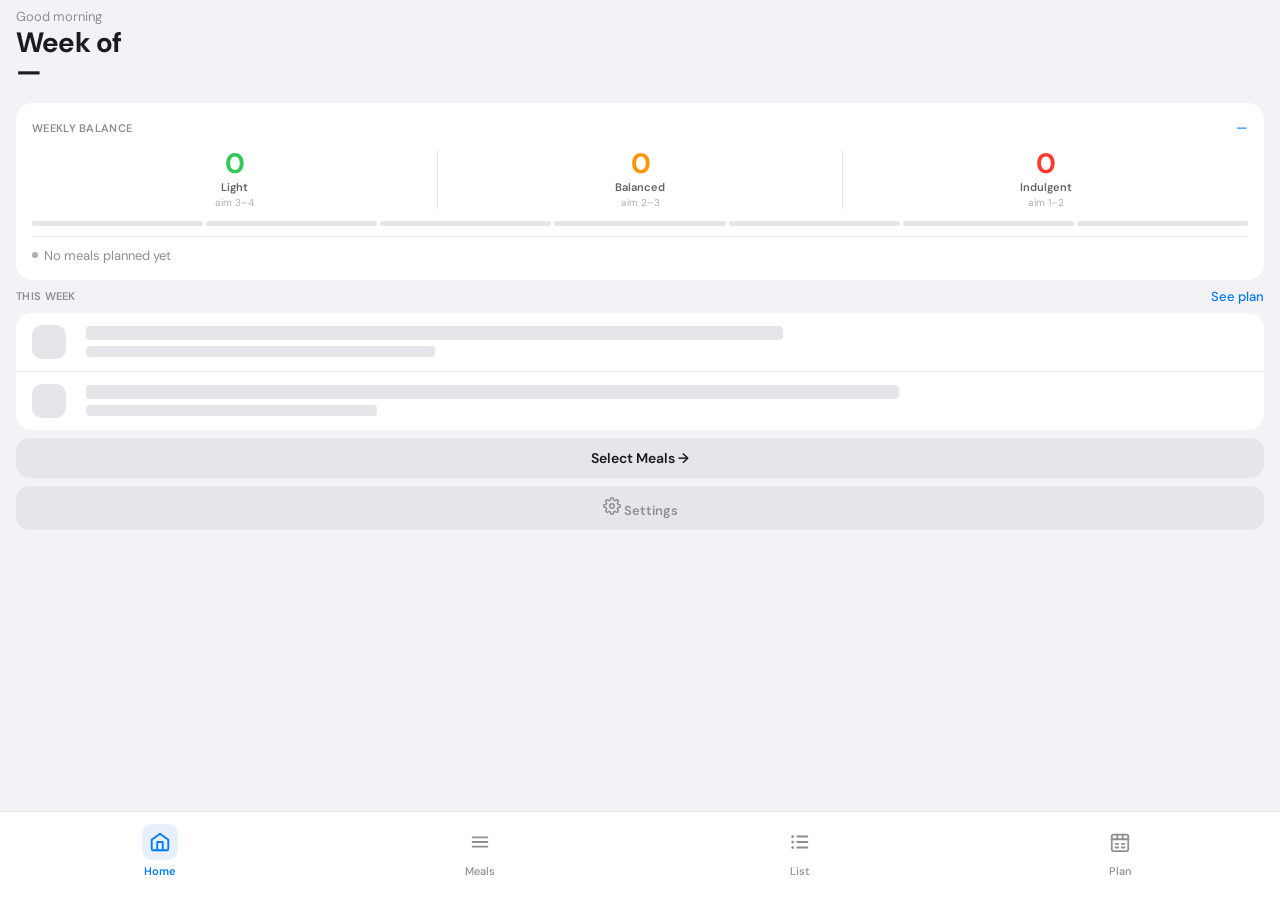
==== commit 5c020649: "Index.html" ====
--- a/index.html
+++ b/index.html
@@ -411,16 +411,23 @@
     <input class="form-input" id="edit-meal-name" type="text" autocapitalize="words" autocorrect="off">
     <div class="form-spacer"></div>
     <div style="display:flex;gap:8px;padding:0 16px">
-      <select class="form-input" id="edit-meal-cat" style="flex:1;margin:0">
+      <select class="form-input" id="edit-meal-cat" style="flex:1;margin:0" onchange="onEditCatChange()">
         <option value="comfort">Comfort</option><option value="pasta">Pasta</option>
         <option value="chicken">Chicken</option><option value="pork">Pork</option>
         <option value="beef">Beef</option><option value="fish">Fish</option>
         <option value="crockpot">Slow Cook</option><option value="camping">Camping</option>
+        <option value="__new__">＋ New category…</option>
       </select>
       <div style="display:flex;align-items:center;gap:8px;background:var(--bg);border-radius:var(--r12);padding:0 12px;flex-shrink:0">
         <span style="font-size:11px;font-weight:700;color:var(--ink4)">SLOW<br>COOK</span>
         <input type="checkbox" id="edit-meal-crockpot" style="width:18px;height:18px;accent-color:var(--blue)">
       </div>
+    </div>
+    <!-- New category input for edit sheet -->
+    <div id="edit-new-cat-wrap" class="hidden" style="padding:8px 16px 0">
+      <input class="form-input" id="edit-new-cat-input" type="text" placeholder="e.g. Korean, Mexican, Soup…"
+        style="margin:0;width:100%" autocapitalize="on" autocorrect="off" autocomplete="off" spellcheck="false">
+      <div style="font-size:11px;color:var(--ink4);margin-top:5px;padding:0 2px">Becomes a filter chip automatically</div>
     </div>
     <div class="form-spacer"></div>
     <label class="form-label">Fridge ingredients <span style="font-weight:400;text-transform:none;letter-spacing:0;font-size:10px">(qty · name)</span></label>
@@ -481,6 +488,14 @@
         spellcheck="false"
         oninput="onNewCatInput()">
       <div style="font-size:11px;color:var(--ink4);margin-top:5px;padding:0 2px">e.g. Korean, Mexican, Baking — becomes a filter chip automatically</div>
+    </div>
+    <div class="form-spacer"></div>
+    <div class="form-spacer"></div>
+    <label class="form-label">Health target <span style="font-weight:400;text-transform:none;letter-spacing:0;font-size:10px">(AI will generate to this spec)</span></label>
+    <div class="rating-pick" style="margin:0 16px">
+      <div class="rating-opt ro-l" id="ro-pre-light" onclick="selectPreRating('light')">Light</div>
+      <div class="rating-opt ro-b ro-selected" id="ro-pre-balanced" onclick="selectPreRating('balanced')">Balanced</div>
+      <div class="rating-opt ro-i" id="ro-pre-indulgent" onclick="selectPreRating('indulgent')">Indulgent</div>
     </div>
     <div class="form-spacer"></div>
     <button class="ai-btn" id="ai-generate-btn" onclick="aiGenerateMeal()" disabled style="opacity:.4">✨ Generate with AI</button>
@@ -867,6 +882,8 @@
 G.deleteCustomMeal=deleteCustomMeal;
 G.onCatChange=onCatChange;
 G.onNewCatInput=onNewCatInput;
+G.onEditCatChange=onEditCatChange;
+G.selectPreRating=selectPreRating;
 G.getEffectiveCat=getEffectiveCat;
 G.stepWeek=stepWeek;
 G.shareFamilyURL=shareFamilyURL;
@@ -1505,15 +1522,46 @@
   row.querySelector('.shop-check').textContent=checkedItems.has(key)?'✓':'';
 }
 function shareShoppingList() {
-  const ids=Object.keys(selected).map(Number);
-  const lines=['🛒 SHOPPING LIST\n'];
-  const f={},p={};
-  ids.forEach(id=>{const m=Meals.getMeal(id);if(!m)return;(m.fridge||[]).forEach(i=>{const k=typeof i==='string'?i:i.name;f[k]=true;});(m.pantry||[]).forEach(i=>{const k=typeof i==='string'?i:i.name;p[k]=true;});});
-  if(Object.keys(f).length){lines.push('── Fridge ──');Object.keys(f).sort().forEach(i=>lines.push(`• ${i}`));}
-  if(Object.keys(p).length){lines.push('\n── Pantry ──');Object.keys(p).sort().forEach(i=>lines.push(`• ${i}`));}
-  const text=lines.join('\n');
-  if(navigator.share)navigator.share({title:'Shopping List',text});
-  else navigator.clipboard?.writeText(text).then(()=>showToast('List copied'));
+  const ids = Object.keys(selected).map(Number);
+  const lines = ['🛒 SHOPPING LIST\n'];
+  const f = {}, p = {};
+  ids.forEach(id => {
+    const m = Meals.getMeal(id); if (!m) return;
+    const addItem = (store, i) => {
+      const name = typeof i === 'string' ? i : i.name;
+      const qty  = typeof i === 'object' ? i.qty || '' : '';
+      if (!name) return;
+      if (!store[name]) store[name] = { qtys: [], count: 0 };
+      store[name].count++;
+      if (qty) store[name].qtys.push(qty);
+    };
+    (m.fridge||[]).forEach(i => addItem(f, i));
+    (m.pantry||[]).forEach(i => addItem(p, i));
+  });
+  const fmt = (name, data) => {
+    let qty = '';
+    if (data.qtys.length > 0) {
+      const qtyMatch = data.qtys[0].match(/^([\d.\/]+)\s*([a-zA-Z]*)/);
+      if (qtyMatch && data.count > 1) {
+        const num = parseFloat(qtyMatch[1]);
+        const unit = qtyMatch[2] || '';
+        if (!isNaN(num)) qty = (Math.round(num * data.count * 100) / 100) + (unit ? ' ' + unit : '');
+        else qty = data.qtys[0] + ' ×' + data.count;
+      } else {
+        qty = data.qtys[0];
+      }
+    } else if (data.count > 1) {
+      qty = '×' + data.count;
+    }
+    return `• ${name}${qty ? ' — ' + qty : ''}`;
+  };
+  const requests = document.getElementById('shop-requests')?.value?.trim();
+  if (Object.keys(f).length) { lines.push('── Fridge ──'); Object.keys(f).sort().forEach(n => lines.push(fmt(n, f[n]))); }
+  if (Object.keys(p).length) { lines.push('\n── Pantry ──'); Object.keys(p).sort().forEach(n => lines.push(fmt(n, p[n]))); }
+  if (requests) { lines.push('\n── Additional ──'); lines.push(requests); }
+  const text = lines.join('\n');
+  if (navigator.share) navigator.share({title:'Shopping List', text});
+  else navigator.clipboard?.writeText(text).then(() => showToast('List copied'));
 }
 
 // ── Meal plan ─────────────────────────────────────────────────────────────────
@@ -1757,6 +1805,28 @@
 }
 
 // Handle category dropdown change
+function onEditCatChange() {
+  const val = document.getElementById('edit-meal-cat')?.value;
+  const wrap = document.getElementById('edit-new-cat-wrap');
+  if (!wrap) return;
+  if (val === '__new__') {
+    wrap.classList.remove('hidden');
+    document.getElementById('edit-new-cat-input')?.focus();
+  } else {
+    wrap.classList.add('hidden');
+  }
+}
+
+function getEffectiveEditCat() {
+  const sel = document.getElementById('edit-meal-cat')?.value;
+  if (sel === '__new__') {
+    const custom = document.getElementById('edit-new-cat-input')?.value.trim();
+    if (!custom) return 'comfort';
+    return custom.toLowerCase().replace(/\s+/g, '-');
+  }
+  return sel || 'comfort';
+}
+
 function onCatChange() {
   const val = document.getElementById('add-cat')?.value;
   const wrap = document.getElementById('new-cat-wrap');
@@ -1795,6 +1865,16 @@
   if (btn) { btn.disabled = name.length < 2; btn.style.opacity = name.length < 2 ? '.4' : '1'; }
 }
 
+let _preRating = 'balanced';
+function selectPreRating(r) {
+  _preRating = r;
+  ['light','balanced','indulgent'].forEach(v => {
+    const el = document.getElementById('ro-pre-' + v);
+    if (!el) return;
+    el.classList.toggle('ro-selected', v === r);
+  });
+}
+
 async function aiGenerateMeal() {
   const name = document.getElementById('add-name').value.trim();
   if (!name) { showToast('Enter a meal name first'); return; }
@@ -1815,6 +1895,7 @@
       body: JSON.stringify({
         name,
         category: getEffectiveCat(),
+        healthTarget: _preRating,
       })
     });
     if (!res.ok) throw new Error('Worker returned ' + res.status);
@@ -2033,7 +2114,7 @@
   const updated = {
     id:       _editingMealId,
     name,
-    cat:      document.getElementById('edit-meal-cat').value,
+    cat:      getEffectiveEditCat(),
     crockpot: document.getElementById('edit-meal-crockpot').checked,
     fridge:   parseIngredientLines(document.getElementById('edit-meal-fridge').value),
     pantry:   parseIngredientLines(document.getElementById('edit-meal-pantry').value),
@@ -2551,6 +2632,57 @@
 }
 
 boot();
-</script>
-</body>
-</html>
+
+// ── Pull-to-refresh on home screen ───────────────────────────────────────────
+(function() {
+  const scroller = document.getElementById('home-scroll');
+  if (!scroller) return;
+  let startY = 0, pulling = false;
+  let indicator = null;
+
+  function getIndicator() {
+    if (!indicator) {
+      indicator = document.createElement('div');
+      indicator.id = 'ptr-indicator';
+      indicator.style.cssText = 'position:absolute;top:0;left:0;right:0;height:0;display:flex;align-items:flex-end;justify-content:center;overflow:hidden;transition:height .2s;z-index:10;pointer-events:none';
+      indicator.innerHTML = '<div style="font-size:12px;color:var(--ink4);padding-bottom:6px">↓ Pull to refresh</div>';
+      scroller.parentElement.style.position = 'relative';
+      scroller.parentElement.insertBefore(indicator, scroller);
+    }
+    return indicator;
+  }
+
+  scroller.addEventListener('touchstart', e => {
+    if (scroller.scrollTop === 0) { startY = e.touches[0].clientY; pulling = true; }
+  }, { passive: true });
+
+  scroller.addEventListener('touchmove', e => {
+    if (!pulling) return;
+    const dy = e.touches[0].clientY - startY;
+    if (dy > 0) {
+      const ind = getIndicator();
+      const h = Math.min(dy * 0.4, 56);
+      ind.style.height = h + 'px';
+      ind.querySelector('div').textContent = h > 44 ? '↑ Release to refresh' : '↓ Pull to refresh';
+    }
+  }, { passive: true });
+
+  scroller.addEventListener('touchend', e => {
+    if (!pulling) return;
+    pulling = false;
+    const dy = e.changedTouches[0].clientY - startY;
+    const ind = getIndicator();
+    ind.style.height = '0';
+    if (dy > 80 && Sync.isConnected()) {
+      showToast('Refreshing…');
+      loadPicksFromWorker().then(() => showToast('Updated ✓')).catch(() => {});
+    }
+  }, { passive: true });
+})();
+
+// ── Refresh picks when app comes back to foreground ───────────────────────────
+document.addEventListener('visibilitychange', () => {
+  if (document.visibilityState === 'visible' && Sync.isConnected()) {
+    loadPicksFromWorker().catch(() => {});
+  }
+});
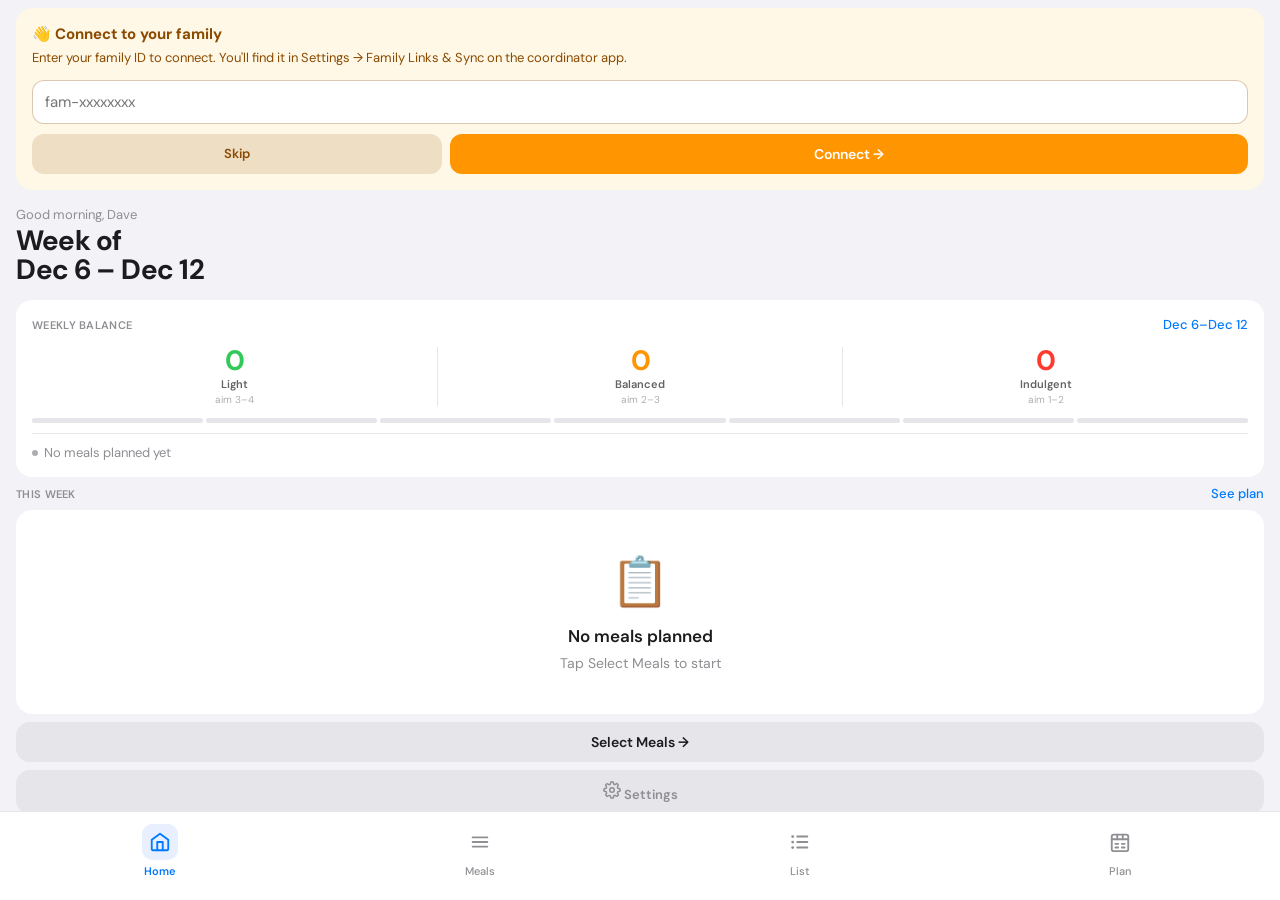
==== commit 7afc0d38: "Update index.html" ====
--- a/index.html
+++ b/index.html
@@ -2686,3 +2686,6 @@
     loadPicksFromWorker().catch(() => {});
   }
 });
+</script>
+</body>
+</html>
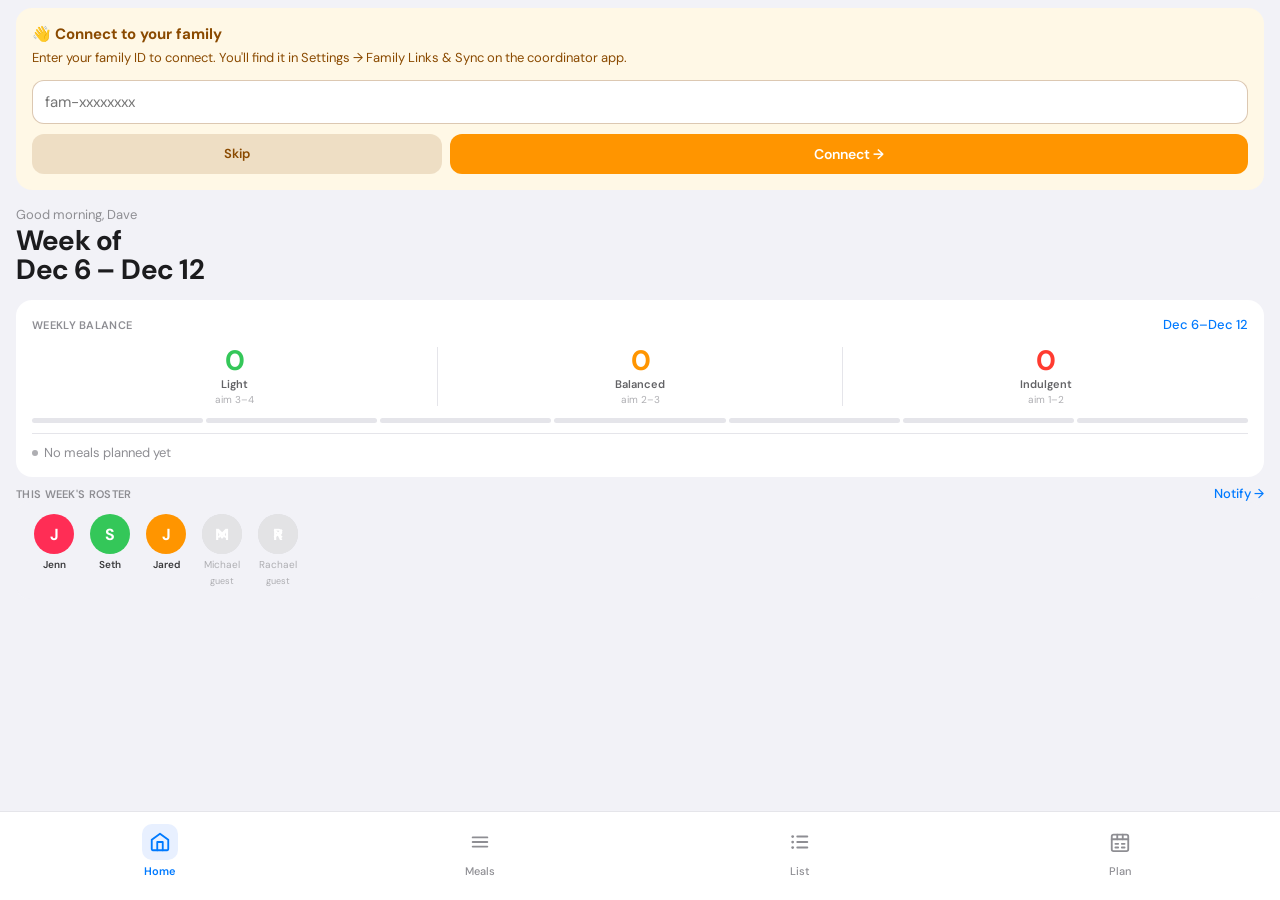
==== commit 886e6ab9: "Update index.html" ====
--- a/index.html
+++ b/index.html
@@ -147,6 +147,21 @@
       </div>
       <button class="btn btn-primary btn-sm mb-8" onclick="openSheet('sheet-approve')">Review &amp; Approve Picks</button>
     </div>
+
+    <!-- Weekly Roster -->
+    <div id="home-roster-card" class="hidden" style="margin:0 0 8px">
+      <div class="flex-row px-16 mb-4 mt-8" style="gap:0">
+        <span class="t-label flex-1">This week's roster</span>
+        <span class="t-link-sm" onclick="openSheet('sheet-notify')">Notify →</span>
+      </div>
+      <div style="margin:0 16px;background:var(--bg);border-radius:var(--r14);padding:12px 14px">
+        <div id="home-roster-avatars" style="display:flex;gap:8px;flex-wrap:wrap"></div>
+      </div>
+    </div>
+        <div class="pick-chips" id="home-picks-chips"></div>
+      </div>
+      <button class="btn btn-primary btn-sm mb-8" onclick="openSheet('sheet-approve')">Review &amp; Approve Picks</button>
+    </div>
     <div class="flex-row px-16 mb-8 mt-8" style="gap:0">
       <span class="t-label flex-1">This week</span>
       <span class="t-link-sm" onclick="if(window.goTo)goTo('screen-plan')">See plan</span>
@@ -200,11 +215,10 @@
   <div class="safe-top"></div>
   <div class="nav-bar"><span class="nav-back" onclick="goBack()">← Meals</span><span class="nav-title">Shopping List</span><span class="nav-action"></span></div>
   <div style="padding:0 16px 8px"><span class="t-sec">Tap items to check off as you shop</span></div>
-  <div class="scroll-body" style="padding-bottom:90px">
+  <div class="scroll-body" style="padding-bottom:120px">
     <div id="shopping-list-body"></div>
     <div style="height:8px"></div>
-    <button class="btn btn-dark btn-sm" onclick="shareShoppingList()">Share List</button>
-
+    <button class="btn btn-dark btn-sm" onclick="shareShoppingList()" style="margin-bottom:16px">Share List</button>
   </div>
 
 </div>
@@ -326,6 +340,21 @@
   <div class="sheet-scroll" id="sheet-recipe-body"></div>
 </div>
 
+<!-- SHEET: NOTIFY ROSTER -->
+<div class="sheet" id="sheet-notify">
+  <div class="sheet-handle"></div>
+  <div class="sheet-header">
+    <div class="sheet-title">Notify family</div>
+    <button class="sheet-close" onclick="closeSheet()">✕</button>
+  </div>
+  <div style="padding:0 16px 32px;display:flex;flex-direction:column;gap:12px">
+    <div class="t-sec" style="line-height:1.6">Send a push notification to active members. Only people marked as "in" this week will receive it.</div>
+    <button class="btn btn-primary" onclick="notifyRoster('household')">🏠 Notify Household</button>
+    <button class="btn btn-ghost" onclick="notifyRoster('guest')">👥 Notify Guests</button>
+    <button class="btn btn-ghost" onclick="notifyRoster('all')" style="color:var(--ink3)">📣 Notify Everyone</button>
+  </div>
+</div>
+
 <!-- SHEET: APPROVE PICKS -->
 <div class="sheet" id="sheet-approve">
   <div class="sheet-handle"></div>
@@ -366,12 +395,18 @@
       <input class="form-input" id="build-name" type="text" autocapitalize="words" autocorrect="off">
       <div class="form-spacer"></div>
       <label class="form-label">Category</label>
-      <select class="form-input" id="build-cat">
+      <select class="form-input" id="build-cat" onchange="onBuildCatChange()">
         <option value="comfort">Comfort</option><option value="pasta">Pasta</option>
         <option value="chicken">Chicken</option><option value="pork">Pork</option>
         <option value="beef">Beef</option><option value="fish">Fish</option>
         <option value="crockpot">Crockpot</option><option value="camping">Camping</option>
+        <option value="__new__">＋ New category…</option>
       </select>
+      <div id="build-new-cat-wrap" class="hidden" style="padding:8px 0 0">
+        <input class="form-input" id="build-new-cat-input" type="text" placeholder="e.g. Korean, Mexican, Soup…"
+          style="margin:0;width:100%" autocapitalize="on" autocorrect="off" autocomplete="off" spellcheck="false">
+        <div style="font-size:11px;color:var(--ink4);margin-top:5px;padding:0 2px">Becomes a filter chip automatically</div>
+      </div>
       <div class="form-spacer"></div>
       <label class="form-label">Fridge ingredients</label>
       <textarea class="form-input form-textarea" id="build-fridge"></textarea>
@@ -869,6 +904,9 @@
 G.approvePickMeal=approvePickMeal; G.skipPickMeal=skipPickMeal; G.approveAllPicks=approveAllPicks;
 G.dismissAllPicks=dismissAllPicks;
 G.loadPicksFromWorker=loadPicksFromWorker;
+G.toggleRosterMember=toggleRosterMember;
+G.notifyRoster=notifyRoster;
+G.loadAttendance=loadAttendance;
 G.showToast=showToast;
 G.changeWeek=changeWeek;
 G.toggleFav=toggleFav;
@@ -883,6 +921,7 @@
 G.onCatChange=onCatChange;
 G.onNewCatInput=onNewCatInput;
 G.onEditCatChange=onEditCatChange;
+G.onBuildCatChange=onBuildCatChange;
 G.selectPreRating=selectPreRating;
 G.getEffectiveCat=getEffectiveCat;
 G.stepWeek=stepWeek;
@@ -938,6 +977,8 @@
   const incoming = parsePicksFromURL();
   if (incoming) { pendingPicks = incoming; clearPicksFromURL(); showPendingPicks(); }
   else if (Sync.isConnected()) { loadPicksFromWorker(); }
+  renderRoster();
+  loadRoster();
   checkForSuggestion();
   renderSuggestionBadge();
   updateGreeting();
@@ -996,7 +1037,7 @@
 
   if (id === 'screen-meals') renderMeals();
   if (id === 'screen-list')  renderShoppingList();
-  if (id === 'screen-plan')  renderPlan();
+  if (id === 'screen-plan')  { loadAttendance().then(() => renderPlan()); }
 }
 
 function goBack() {
@@ -1056,6 +1097,89 @@
 }
 
 // ── Balance card ──────────────────────────────────────────────────────────────
+// ── Weekly Roster ─────────────────────────────────────────────────────────────
+let _weekRoster = {}; // { name: { active: bool } }
+
+function getCurrentWeekSunday() {
+  const now = new Date();
+  const sun = new Date(now);
+  sun.setDate(now.getDate() - now.getDay());
+  sun.setHours(0,0,0,0);
+  return sun.toLocaleDateString('en-CA');
+}
+
+async function loadRoster() {
+  if (!Sync.isConnected()) return;
+  try {
+    const fid = Sync.getFamilyId();
+    const data = await fetch(`https://meal-planner-api.davekingca.workers.dev/family/${fid}/roster?week=${getCurrentWeekSunday()}`).then(r=>r.json());
+    _weekRoster = data.roster || {};
+  } catch(e) {}
+  renderRoster();
+}
+
+async function toggleRosterMember(name) {
+  const family = Store.getFamily();
+  const member = family.find(m => m.name === name);
+  if (!member) return;
+  const role = (member.role || 'Household').toLowerCase();
+  // Default: household = true, guest = false
+  const currentDefault = role !== 'guest';
+  const current = _weekRoster[name]?.active ?? currentDefault;
+  _weekRoster[name] = { active: !current };
+  renderRoster();
+  // Save to Worker
+  if (Sync.isConnected()) {
+    const fid = Sync.getFamilyId();
+    fetch(`https://meal-planner-api.davekingca.workers.dev/family/${fid}/roster`, {
+      method: 'POST', headers: {'Content-Type':'application/json'},
+      body: JSON.stringify({ weekSunday: getCurrentWeekSunday(), roster: _weekRoster })
+    }).catch(()=>{});
+  }
+}
+
+function renderRoster() {
+  const family = Store.getFamily();
+  const nonCoord = family.filter(m => (m.role || 'Household').toLowerCase() !== 'coordinator');
+  const card = document.getElementById('home-roster-card');
+  const el = document.getElementById('home-roster-avatars');
+  if (!el || !card) return;
+  if (!nonCoord.length) { card.classList.add('hidden'); return; }
+  card.classList.remove('hidden');
+  el.innerHTML = nonCoord.map(m => {
+    const role = (m.role || 'Household').toLowerCase();
+    const defaultActive = role !== 'guest';
+    const active = _weekRoster[m.name]?.active ?? defaultActive;
+    const colour = active ? (m.colour || '#8e8e93') : '#c7c7cc';
+    return `<div onclick="toggleRosterMember('${m.name}')" style="display:flex;flex-direction:column;align-items:center;gap:4px;cursor:pointer;min-width:48px">
+      <div style="width:40px;height:40px;border-radius:50%;background:${colour};display:flex;align-items:center;justify-content:center;font-size:16px;font-weight:700;color:#fff;position:relative;transition:background .2s">
+        ${m.name[0]}
+        ${!active ? '<div style="position:absolute;inset:0;border-radius:50%;background:rgba(255,255,255,.5);display:flex;align-items:center;justify-content:center;font-size:14px">✕</div>' : ''}
+      </div>
+      <div style="font-size:10px;color:${active?'var(--ink2)':'var(--ink5)'};font-weight:${active?'600':'400'}">${m.name.split(' ')[0]}</div>
+      ${role === 'guest' ? `<div style="font-size:9px;color:var(--ink5)">guest</div>` : ''}
+    </div>`;
+  }).join('');
+}
+
+async function notifyRoster(memberType) {
+  if (!Sync.isConnected()) { showToast('Not connected'); return; }
+  closeSheet();
+  try {
+    const fid = Sync.getFamilyId();
+    const res = await fetch(`https://meal-planner-api.davekingca.workers.dev/family/${fid}/notify-roster`, {
+      method: 'POST', headers: {'Content-Type':'application/json'},
+      body: JSON.stringify({
+        memberType,
+        weekSunday: getCurrentWeekSunday(),
+        title: '🍽 Time to review the meal plan!',
+        body: "The week's meals are ready — tap to pick your favourites"
+      })
+    }).then(r=>r.json());
+    showToast(res.sent > 0 ? `Notified ${res.sent} member${res.sent>1?'s':''}` : 'No active subscribers found');
+  } catch(e) { showToast('Could not send notification'); }
+}
+
 function renderHomeBalance() {
   weekPlan = Store.getWeekPlan();
   const counts={light:0,balanced:0,indulgent:0};
@@ -1337,7 +1461,7 @@
     html+=`<div class="cat-anchor">${getCatLabel(cat)}</div>`;
     groups[cat].forEach(m=>{
       const sel=!!selected[m.id], pax=selected[m.id]?.pax||4;
-      html+=`<div class="pill-wrap"><div class="pill${sel?' pill-sel':''}" onclick="toggleMeal(${m.id})" oncontextmenu="event.preventDefault();openEditMeal(${m.id})" title="Long press to edit">
+      html+=`<div class="pill-wrap"><div class="pill${sel?' pill-sel':''}" onclick="toggleMeal(${m.id})" oncontextmenu="event.preventDefault();openEditMeal(${m.id})" data-edit-id="${m.id}" title="Long press to edit">
         <div class="pill-bar"></div>
         <div class="pill-inner">
           <div class="pill-check${sel?' on':''}">${sel?'✓':''}</div>
@@ -1565,6 +1689,31 @@
 }
 
 // ── Meal plan ─────────────────────────────────────────────────────────────────
+let _weekAttendance = {}; // { name: { "2026-05-08": { attending: true, plusOne: true } } }
+
+async function loadAttendance() {
+  if (!Sync.isConnected()) return;
+  try {
+    const fid = Sync.getFamilyId();
+    const data = await fetch(`https://meal-planner-api.davekingca.workers.dev/family/${fid}/attendance?week=${getCurrentWeekSunday()}`).then(r=>r.json());
+    _weekAttendance = data.attendance || {};
+  } catch(e) {}
+}
+
+function renderAttendanceSummary(dateKey) {
+  const family = Store.getFamily();
+  const guests = family.filter(m => (m.role||'Household').toLowerCase() === 'guest');
+  if (!guests.length) return '';
+  const attending = guests.filter(m => {
+    const a = _weekAttendance[m.name]?.[dateKey];
+    return a === undefined ? true : a.attending !== false; // default attending
+  });
+  if (!attending.length) return '';
+  const plusOnes = attending.filter(m => _weekAttendance[m.name]?.[dateKey]?.plusOne).length;
+  const names = attending.map(m => m.name.split(' ')[0]).join(', ');
+  return `<div style="font-size:10px;color:var(--ink4);margin-top:3px;text-align:right">${names}${plusOnes ? ` +${plusOnes}` : ''}</div>`;
+}
+
 function renderPlan() {
   weekPlan=Store.getWeekPlan();
   const {sun}=weekRange();
@@ -1600,6 +1749,7 @@
           <button class="plan-pax-btn" onclick="changePlanPax('${key}',1)">+</button>
         </div>
         ${rPill(meal.health,true)}
+        ${renderAttendanceSummary(key)}
       </div>`:''}
     </div>`;
   }
@@ -1805,6 +1955,28 @@
 }
 
 // Handle category dropdown change
+function onBuildCatChange() {
+  const val = document.getElementById('build-cat')?.value;
+  const wrap = document.getElementById('build-new-cat-wrap');
+  if (!wrap) return;
+  if (val === '__new__') {
+    wrap.classList.remove('hidden');
+    document.getElementById('build-new-cat-input')?.focus();
+  } else {
+    wrap.classList.add('hidden');
+  }
+}
+
+function getEffectiveBuildCat() {
+  const sel = document.getElementById('build-cat')?.value;
+  if (sel === '__new__') {
+    const custom = document.getElementById('build-new-cat-input')?.value.trim();
+    if (!custom) return 'comfort';
+    return custom.toLowerCase().replace(/\s+/g, '-');
+  }
+  return sel || 'comfort';
+}
+
 function onEditCatChange() {
   const val = document.getElementById('edit-meal-cat')?.value;
   const wrap = document.getElementById('edit-new-cat-wrap');
@@ -2203,7 +2375,7 @@
     document.getElementById('build-recipe-status').textContent = '';
     document.getElementById('build-recipe-fields')?.classList.add('hidden');
     openSheet('sheet-build-recipe');
-    generateFromSuggestion();
+    // Don't auto-generate — let user choose health level first
   }, 320);
 }
 
@@ -2262,7 +2434,7 @@
   const meal = {
     id:      Meals.newMealId(),
     name,
-    cat:     document.getElementById('build-cat')?.value || 'comfort',
+    cat:     getEffectiveBuildCat(),
     crockpot:false,
     fridge:  parseIngredientLines(document.getElementById('build-fridge')?.value || ''),
     pantry:  parseIngredientLines(document.getElementById('build-pantry')?.value || ''),
@@ -2631,6 +2803,34 @@
   navigator.clipboard?.writeText(url).then(() => showToast('Copied: ' + url));
 }
 
+// ── Long press to edit meal (iOS touch support) ───────────────────────────────
+(function() {
+  let timer = null;
+  let moved = false;
+  const LIST = document.getElementById('meals-list');
+  if (!LIST) return;
+
+  LIST.addEventListener('touchstart', e => {
+    const pill = e.target.closest('[data-edit-id]');
+    if (!pill) return;
+    moved = false;
+    timer = setTimeout(() => {
+      if (!moved) {
+        e.preventDefault();
+        openEditMeal(parseInt(pill.dataset.editId));
+      }
+    }, 500);
+  }, { passive: true });
+
+  LIST.addEventListener('touchmove', () => {
+    moved = true;
+    clearTimeout(timer);
+  }, { passive: true });
+
+  LIST.addEventListener('touchend', () => clearTimeout(timer), { passive: true });
+  LIST.addEventListener('touchcancel', () => clearTimeout(timer), { passive: true });
+})();
+
 boot();
 
 // ── Pull-to-refresh on home screen ───────────────────────────────────────────
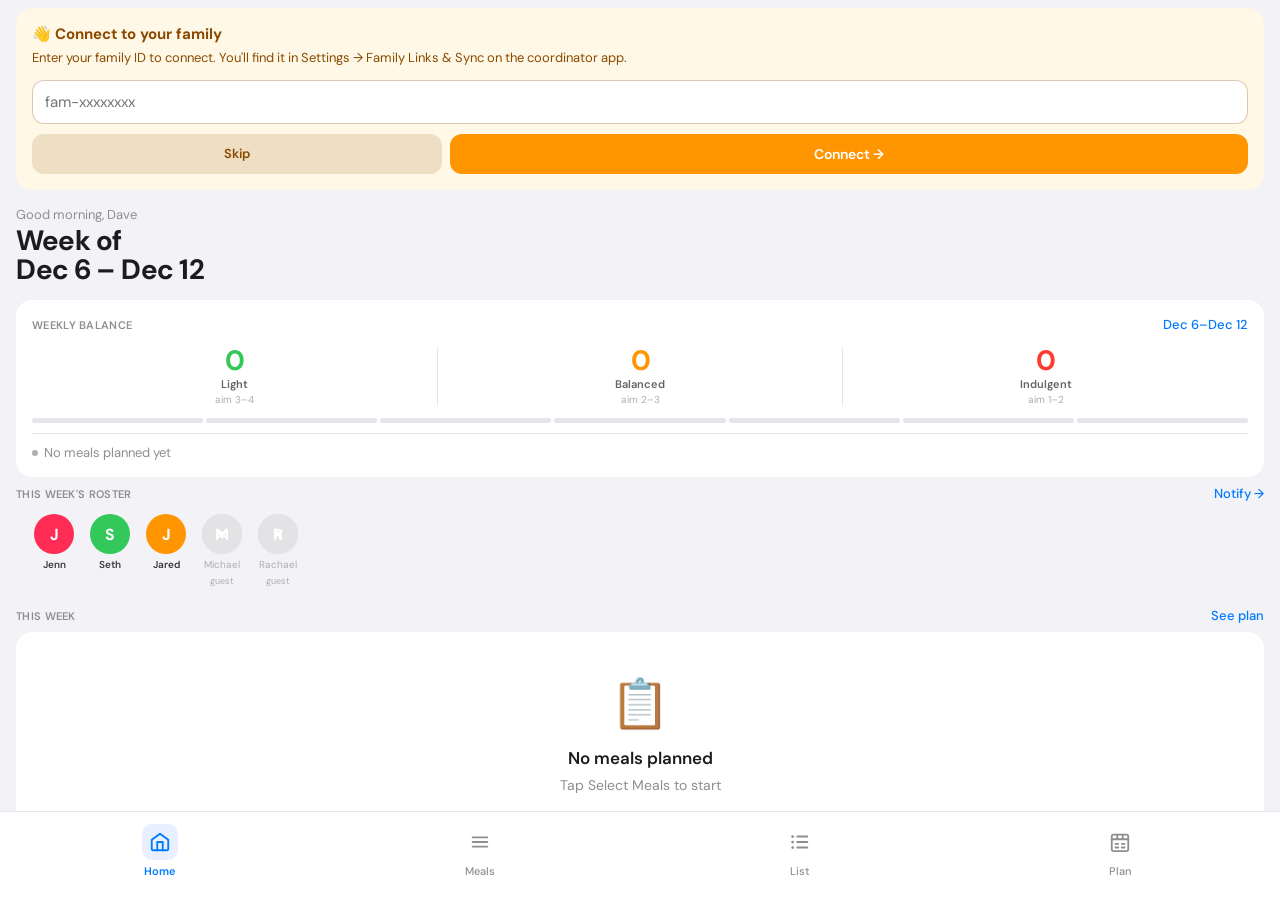
==== commit 7bc7871e: "Update index.html" ====
--- a/index.html
+++ b/index.html
@@ -157,10 +157,6 @@
       <div style="margin:0 16px;background:var(--bg);border-radius:var(--r14);padding:12px 14px">
         <div id="home-roster-avatars" style="display:flex;gap:8px;flex-wrap:wrap"></div>
       </div>
-    </div>
-        <div class="pick-chips" id="home-picks-chips"></div>
-      </div>
-      <button class="btn btn-primary btn-sm mb-8" onclick="openSheet('sheet-approve')">Review &amp; Approve Picks</button>
     </div>
     <div class="flex-row px-16 mb-8 mt-8" style="gap:0">
       <span class="t-label flex-1">This week</span>
@@ -2853,17 +2849,19 @@
   }
 
   scroller.addEventListener('touchstart', e => {
-    if (scroller.scrollTop === 0) { startY = e.touches[0].clientY; pulling = true; }
+    startY = e.touches[0].clientY;
+    pulling = scroller.scrollTop === 0;
   }, { passive: true });
 
   scroller.addEventListener('touchmove', e => {
     if (!pulling) return;
     const dy = e.touches[0].clientY - startY;
-    if (dy > 0) {
+    // Only show indicator if clearly pulling down (not just a tap or sideways swipe)
+    if (dy > 12) {
       const ind = getIndicator();
-      const h = Math.min(dy * 0.4, 56);
+      const h = Math.min((dy - 12) * 0.35, 52);
       ind.style.height = h + 'px';
-      ind.querySelector('div').textContent = h > 44 ? '↑ Release to refresh' : '↓ Pull to refresh';
+      ind.querySelector('div').textContent = h > 40 ? '↑ Release to refresh' : '↓ Pull to refresh';
     }
   }, { passive: true });
 
@@ -2873,7 +2871,8 @@
     const dy = e.changedTouches[0].clientY - startY;
     const ind = getIndicator();
     ind.style.height = '0';
-    if (dy > 80 && Sync.isConnected()) {
+    // Require a strong intentional pull (120px) to trigger refresh
+    if (dy > 120 && Sync.isConnected()) {
       showToast('Refreshing…');
       loadPicksFromWorker().then(() => showToast('Updated ✓')).catch(() => {});
     }
